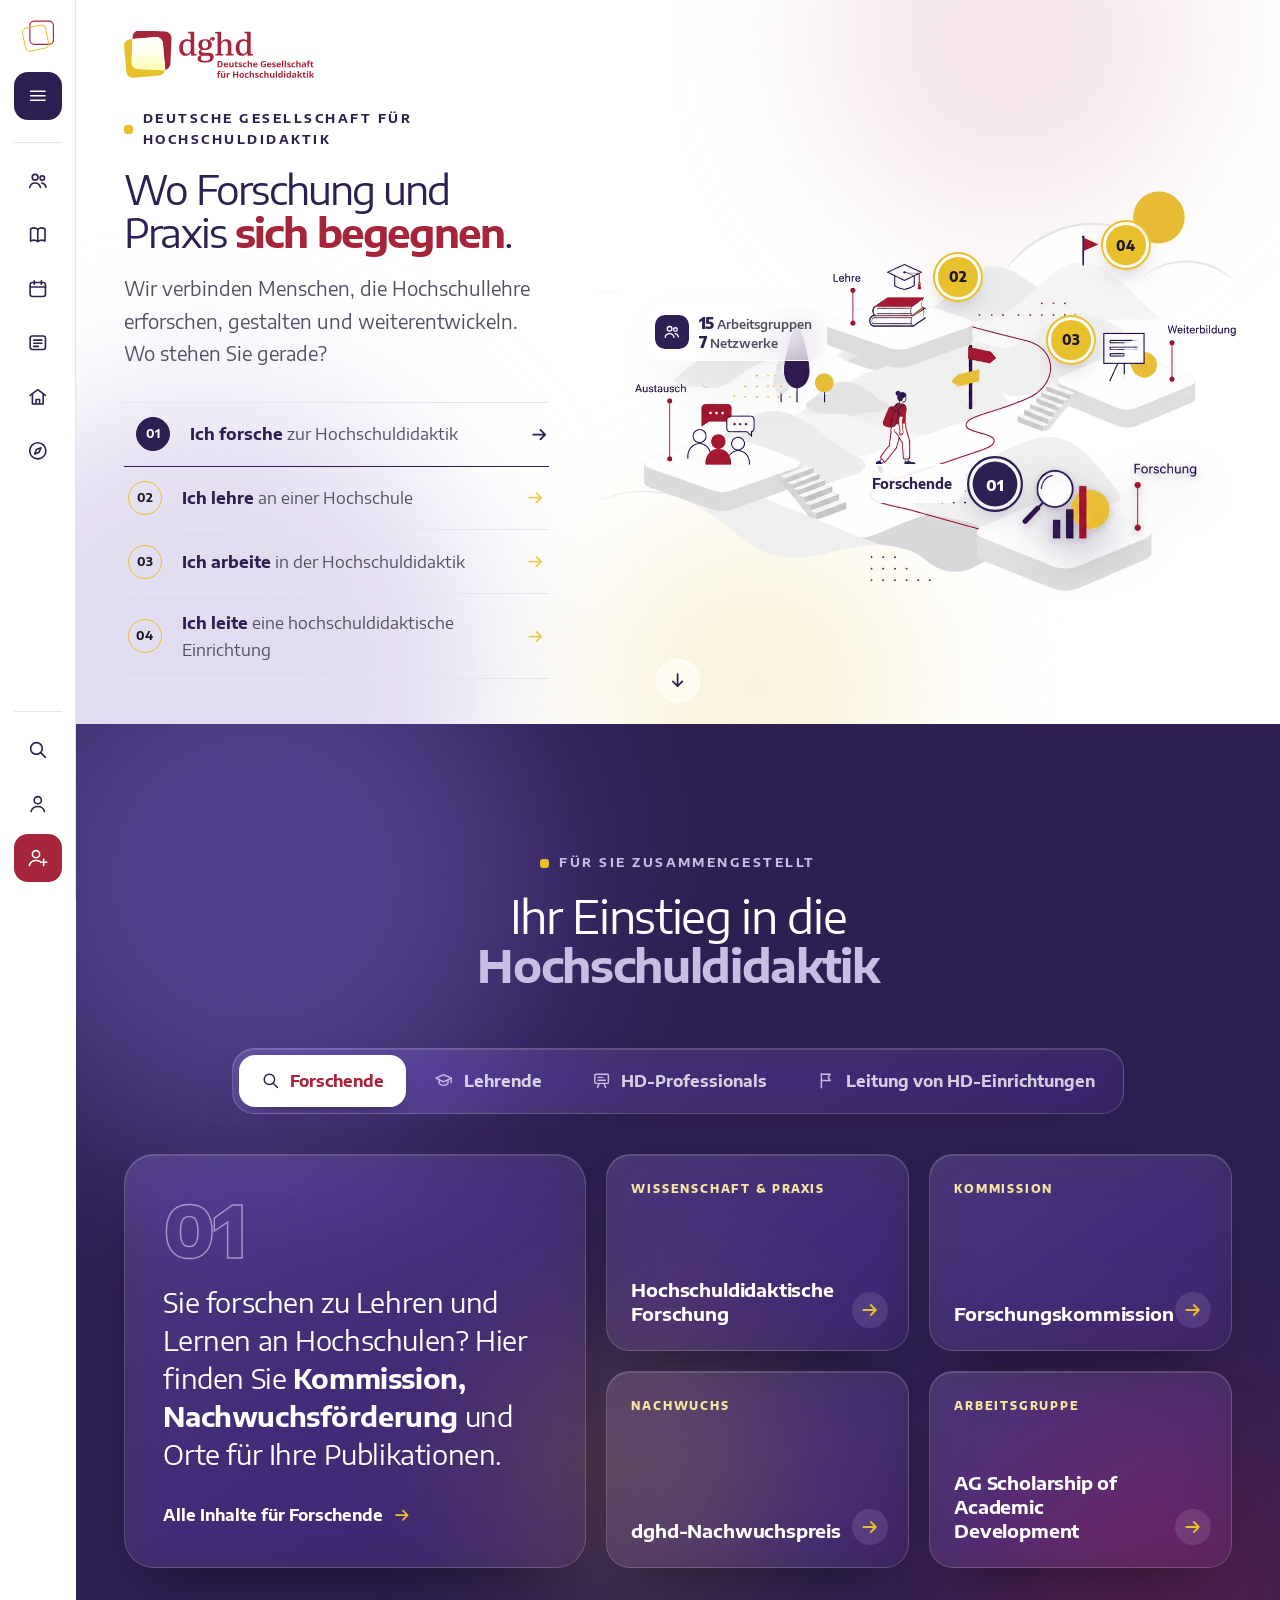
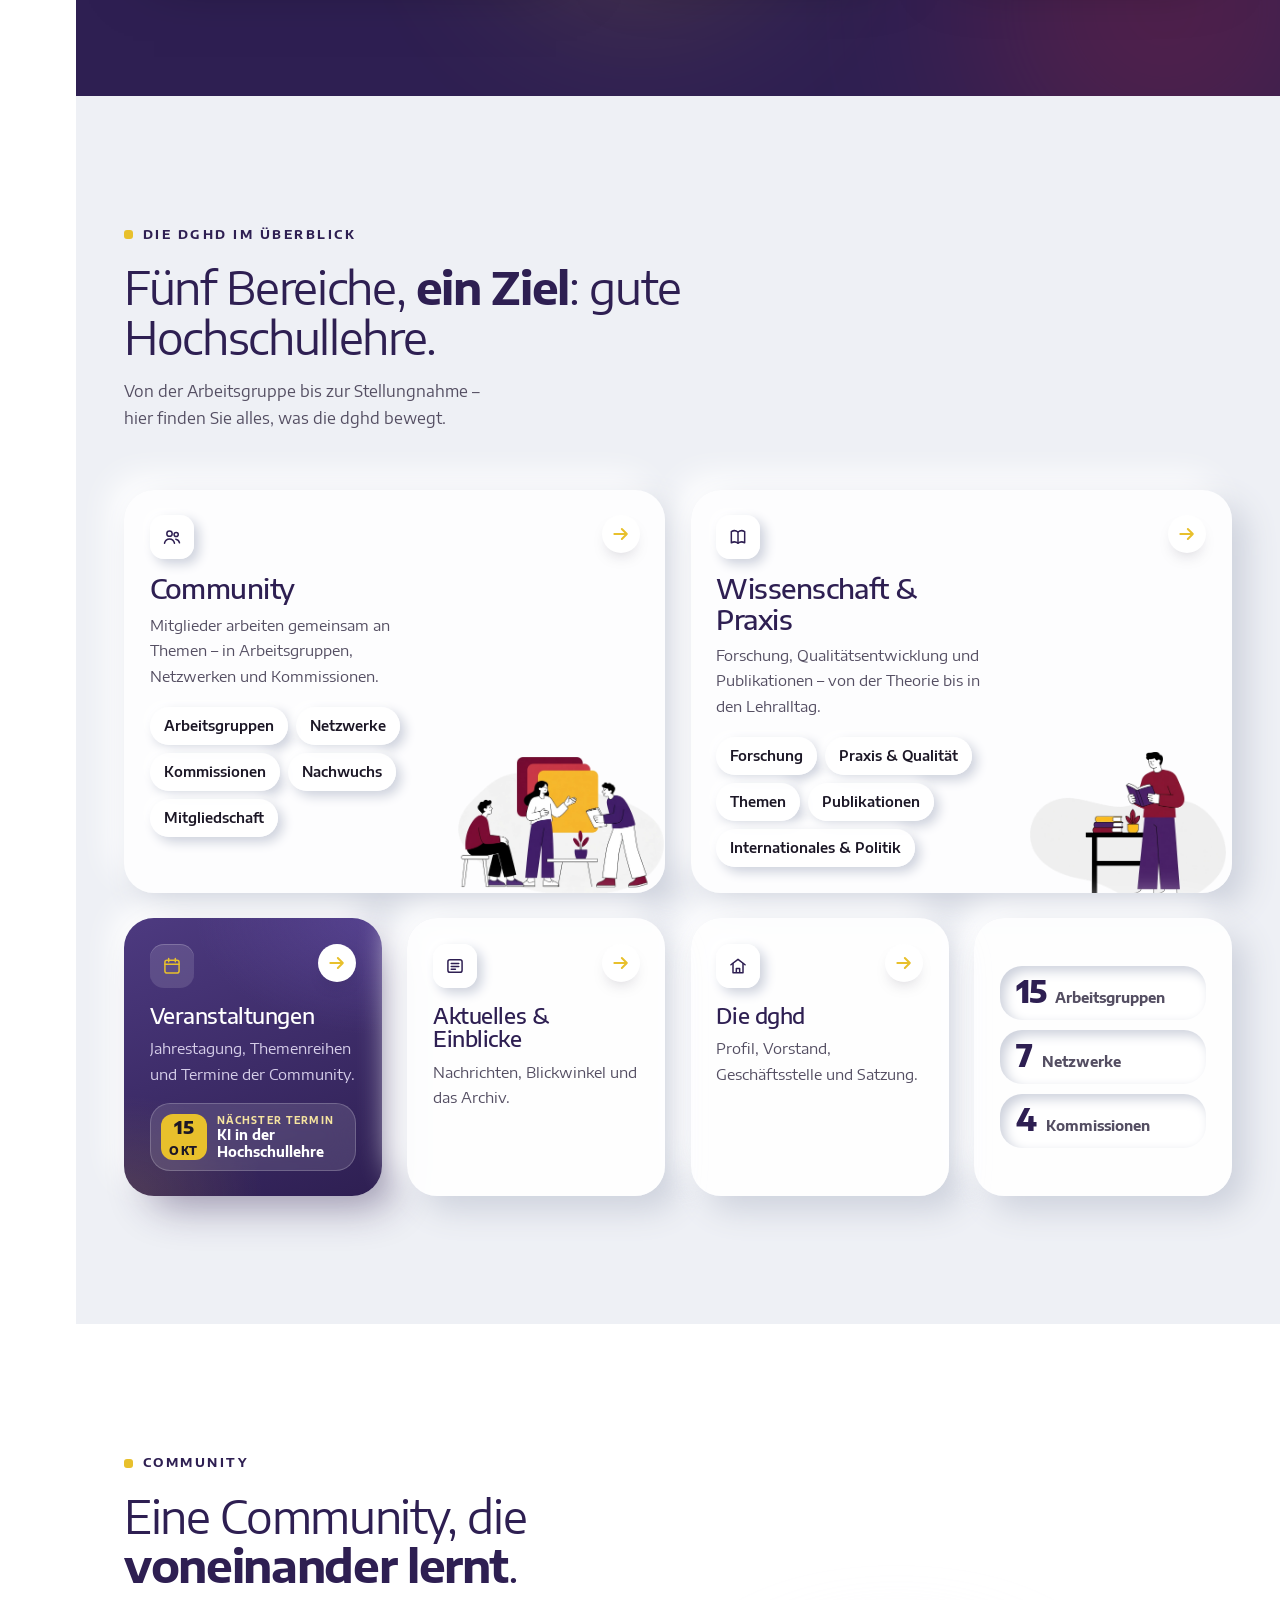
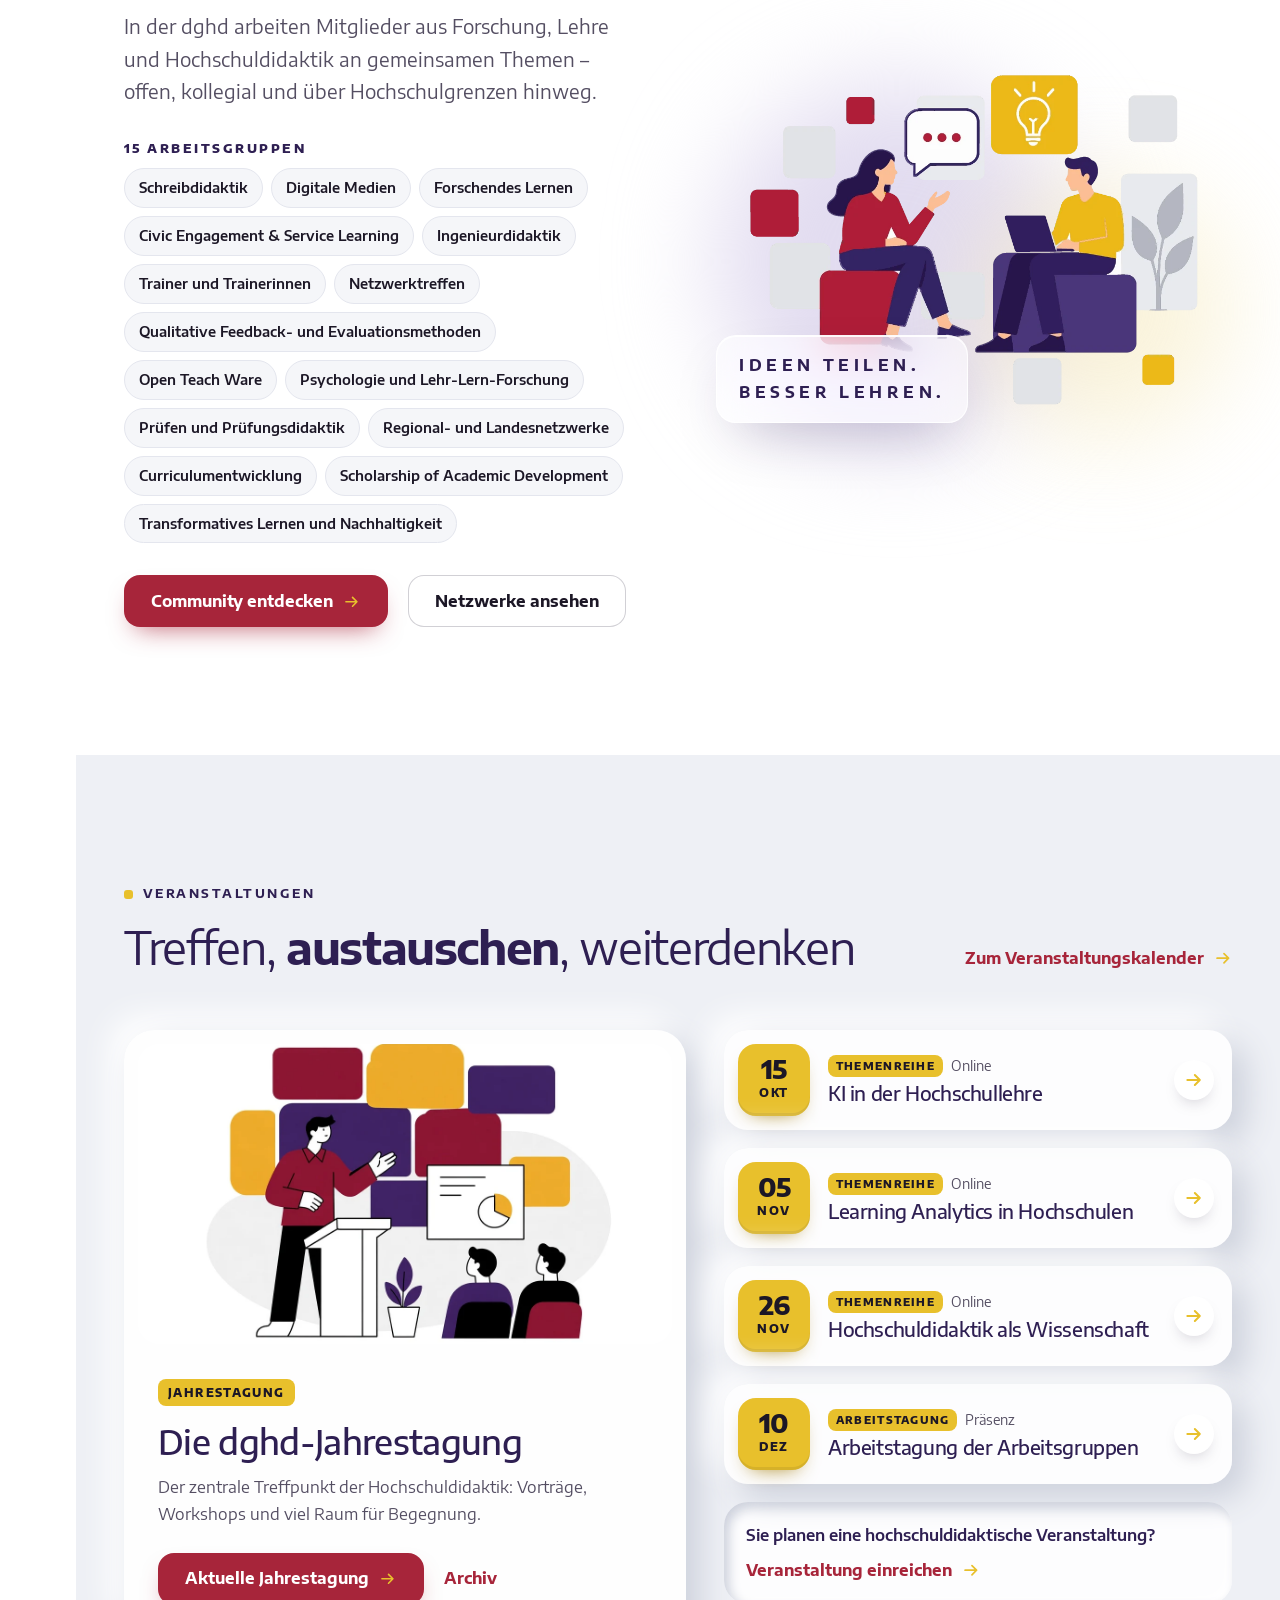
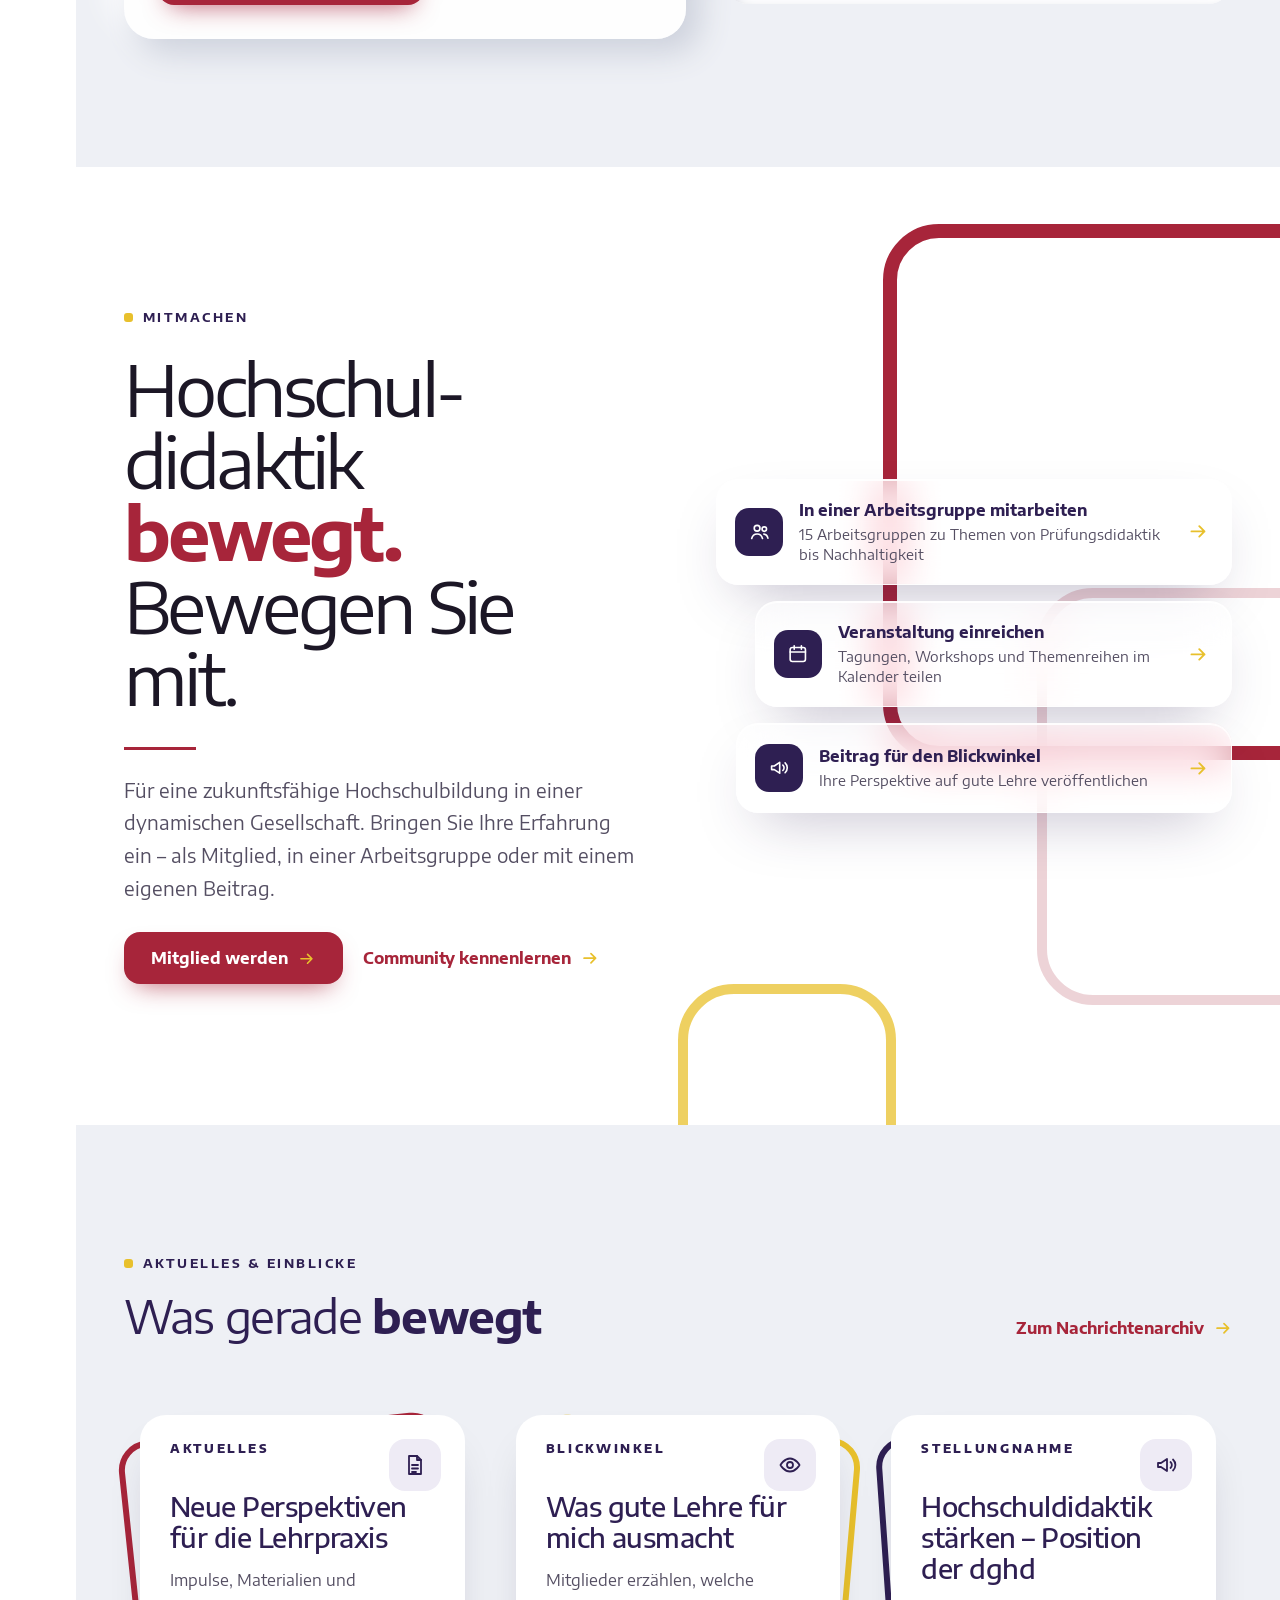
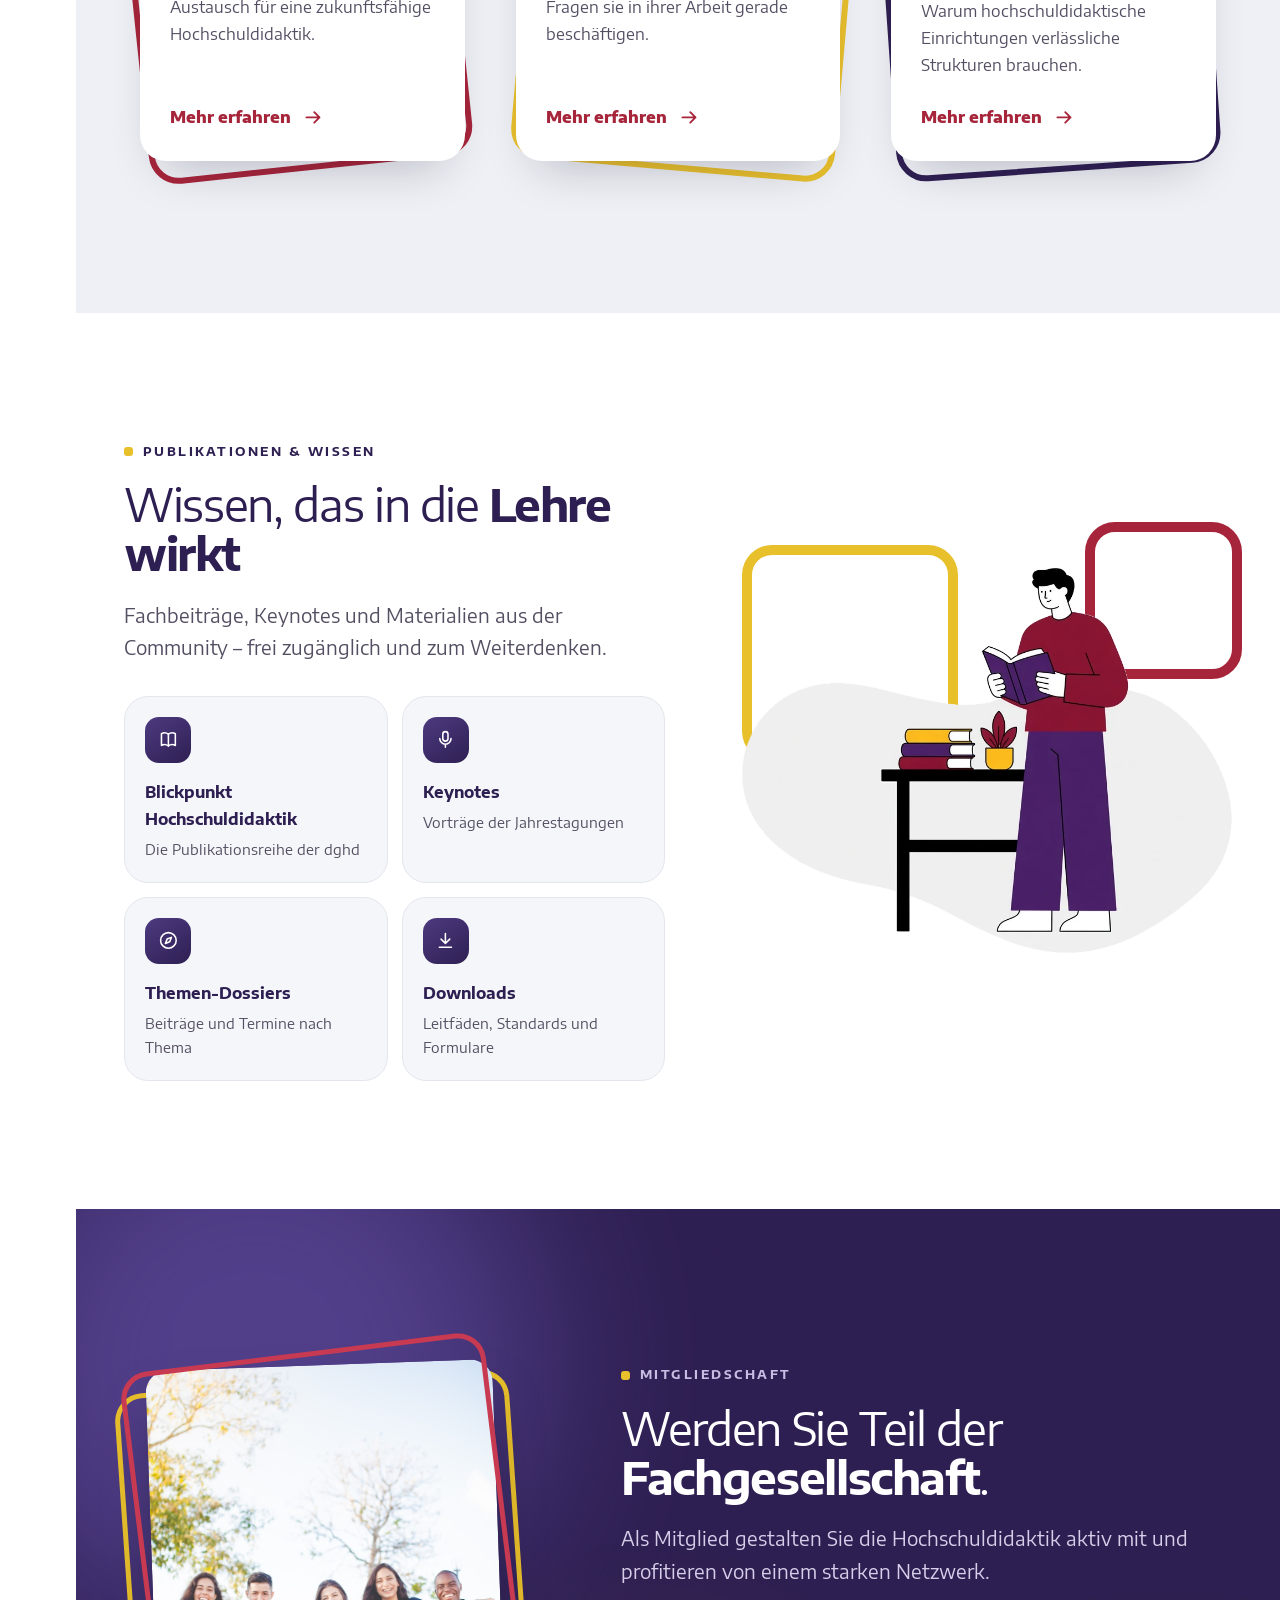
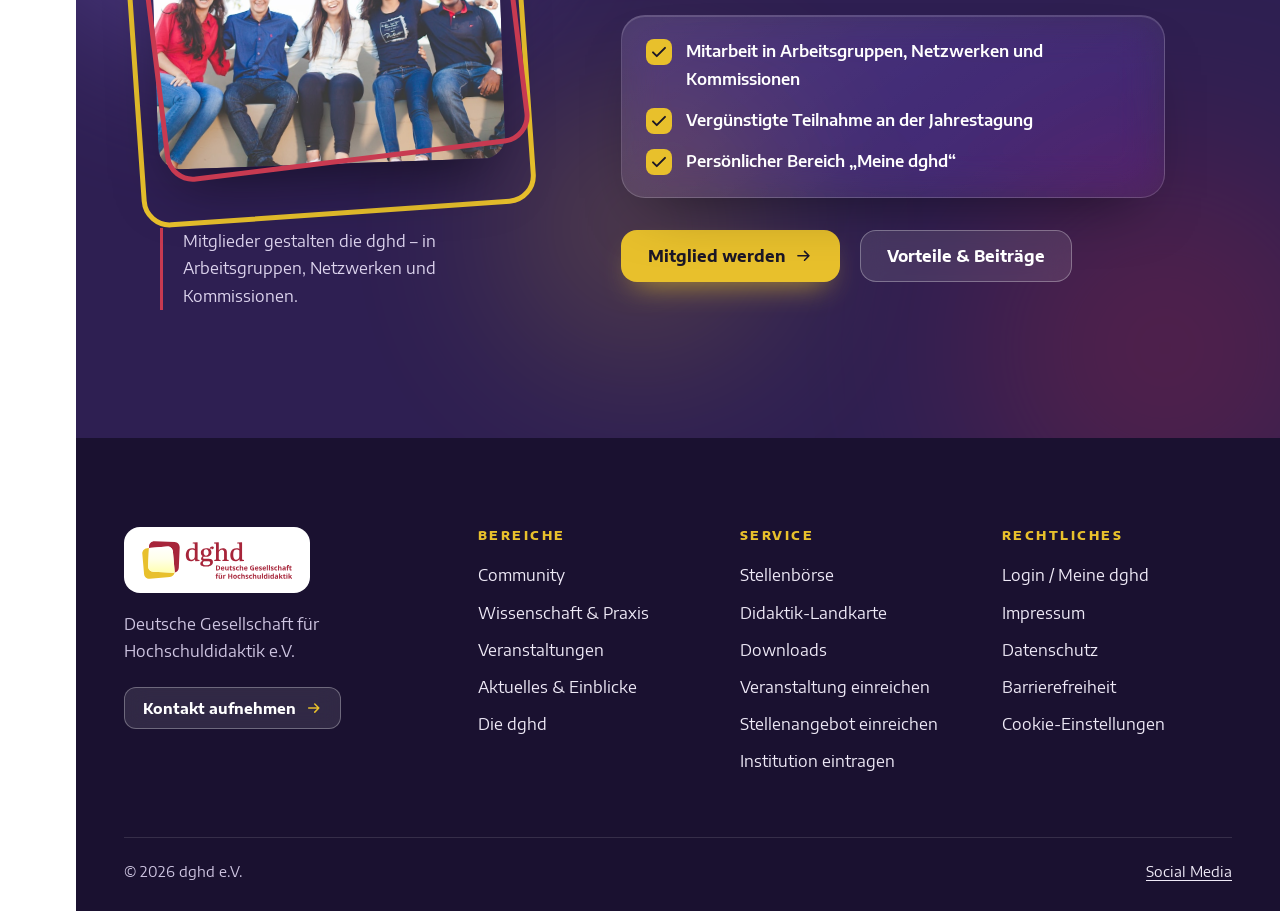
==== startseite-v2.html @ 8dd3e22e "first commit" ====
<!doctype html>
<html lang="de">
<head>
<meta charset="utf-8">
<meta name="viewport" content="width=device-width,initial-scale=1,viewport-fit=cover">
<title>dghd – Wo Forschung und Praxis sich begegnen</title>
<meta name="description" content="Die Deutsche Gesellschaft für Hochschuldidaktik verbindet Menschen, die Hochschullehre erforschen, gestalten und weiterentwickeln.">
<meta name="theme-color" content="#ffffff">
<link rel="icon" href="./Assets/favicon_dghd.svg">
<link rel="preconnect" href="https://fonts.googleapis.com">
<link rel="preconnect" href="https://fonts.gstatic.com" crossorigin>
<link href="https://fonts.googleapis.com/css2?family=Encode+Sans+Semi+Expanded:wght@300;400;500;600;700;800&display=swap" rel="stylesheet">
<link rel="stylesheet" href="./css/startseite-v2.css?v=26">
<script>document.documentElement.classList.add("js")</script>
<script type="application/ld+json">{"@context":"https://schema.org","@type":"Organization","name":"Deutsche Gesellschaft für Hochschuldidaktik e.V.","alternateName":"dghd","url":"https://www.dghd.de/","logo":"https://www.dghd.de/Assets/dghd2026_bildmarke.svg"}</script>
</head>
<body>

<!-- Icon-Sprite -->
<svg class="sprite" aria-hidden="true" focusable="false">
  <symbol id="i-arrow" viewBox="0 0 24 24"><path d="M4 12h15M13 6l6 6-6 6"/></symbol>
  <symbol id="i-arrow-down" viewBox="0 0 24 24"><path d="M12 4v15M6 13l6 6 6-6"/></symbol>
  <symbol id="i-search" viewBox="0 0 24 24"><circle cx="10.5" cy="10.5" r="6.5"/><path d="m15.5 15.5 5 5"/></symbol>
  <symbol id="i-user" viewBox="0 0 24 24"><circle cx="12" cy="8" r="4"/><path d="M4.5 20.5c1.2-3.8 4-5.5 7.5-5.5s6.3 1.7 7.5 5.5"/></symbol>
  <symbol id="i-close" viewBox="0 0 24 24"><path d="M6 6l12 12M18 6 6 18"/></symbol>
  <symbol id="i-doc" viewBox="0 0 24 24"><path d="M6 3h8l4 4v14H6z"/><path d="M14 3v4h4M9 12h6M9 15.5h6M9 19h4"/></symbol>
  <symbol id="i-eye" viewBox="0 0 24 24"><path d="M2.5 12S6 5.5 12 5.5 21.5 12 21.5 12 18 18.5 12 18.5 2.5 12 2.5 12z"/><circle cx="12" cy="12" r="3"/></symbol>
  <symbol id="i-voice" viewBox="0 0 24 24"><path d="M4 10v4h3l6 4V6L7 10z"/><path d="M16.5 9a4 4 0 0 1 0 6M19 6.5a7.5 7.5 0 0 1 0 11"/></symbol>
  <symbol id="i-book" viewBox="0 0 24 24"><path d="M4 5.5C6.5 4 9.5 4 12 6c2.5-2 5.5-2 8-.5V19c-2.5-1.5-5.5-1.5-8 .5-2.5-2-5.5-2-8-.5z"/><path d="M12 6v13.5"/></symbol>
  <symbol id="i-mic" viewBox="0 0 24 24"><rect x="9" y="3" width="6" height="11" rx="3"/><path d="M5.5 11a6.5 6.5 0 0 0 13 0M12 17.5V21"/></symbol>
  <symbol id="i-check" viewBox="0 0 24 24"><path d="M4 12.5l5 5L20 6.5"/></symbol>
  <symbol id="i-compass" viewBox="0 0 24 24"><circle cx="12" cy="12" r="9"/><path d="m15.5 8.5-2 5-5 2 2-5z"/></symbol>
  <symbol id="i-download" viewBox="0 0 24 24"><path d="M12 4v11M7 10.5l5 5 5-5M5 20h14"/></symbol>
  <symbol id="i-cap" viewBox="0 0 24 24"><path d="M2.5 9 12 4.5 21.5 9 12 13.5z"/><path d="M6.5 11v4.5c1.5 1.7 3.4 2.5 5.5 2.5s4-.8 5.5-2.5V11M21.5 9v5"/></symbol>
  <symbol id="i-board" viewBox="0 0 24 24"><rect x="3.5" y="4" width="17" height="11.5" rx="1.5"/><path d="M7.5 8h6M7.5 11.5h9M9 15.5 7 20.5M15 15.5l2 5"/></symbol>
  <symbol id="i-flag" viewBox="0 0 24 24"><path d="M5.5 21V3.5"/><path d="M5.5 4h11l-2.5 4 2.5 4h-11"/></symbol>
  <symbol id="i-people" viewBox="0 0 24 24"><circle cx="9" cy="8" r="3.2"/><path d="M3 19.5c.8-3.3 3.1-5 6-5s5.2 1.7 6 5"/><circle cx="17" cy="9" r="2.5"/><path d="M16.5 14.6c2.3.2 3.9 1.7 4.5 4.4"/></symbol>
  <symbol id="i-calendar" viewBox="0 0 24 24"><rect x="3.5" y="5" width="17" height="15.5" rx="2.5"/><path d="M3.5 10h17M8 3v4M16 3v4"/></symbol>
  <symbol id="i-news" viewBox="0 0 24 24"><rect x="3.5" y="4.5" width="17" height="15" rx="2.5"/><path d="M7.5 9h9M7.5 12.5h9M7.5 16h5"/></symbol>
  <symbol id="i-chev" viewBox="0 0 24 24"><path d="m9 6 6 6-6 6"/></symbol>
  <symbol id="i-burger" viewBox="0 0 24 24"><path d="M4 7h16M4 12h16M4 17h16"/></symbol>
  <symbol id="i-join" viewBox="0 0 24 24"><circle cx="10" cy="8" r="4"/><path d="M2.5 20.5c1.2-3.8 4-5.5 7.5-5.5 1.6 0 3 .3 4.2 1M18.5 13.5v7M15 17h7"/></symbol>
  <symbol id="i-home" viewBox="0 0 24 24"><path d="M3.5 10.5 12 4l8.5 6.5"/><path d="M6 9v11h12V9M10 20v-5h4v5"/></symbol>
</svg>

<a class="skip-link" href="#inhalt">Zum Inhalt springen</a>


<dialog class="search" data-search-dialog aria-label="Suche">
  <form action="https://www.dghd.de/" method="get" role="search">
    <label for="q">Was möchten Sie finden?</label>
    <div class="search__row">
      <input id="q" name="s" type="search" placeholder="z. B. Prüfungsdidaktik, Jahrestagung, Stellenbörse" autocomplete="off">
      <button class="btn btn--primary" type="submit">Suchen</button>
    </div>
  </form>
  <button class="icon-btn search__close" type="button" data-search-close aria-label="Suche schließen"><svg><use href="#i-close"/></svg></button>
</dialog>

<div class="app">
  <!-- ============ Kopfleiste: Menü-Knopf öffnet die Navigation als Schublade ============ -->
  <header class="topbar">
    <div class="topbar__inner">
      <button class="topbar__menu" type="button" data-sidebar-toggle aria-expanded="false" aria-controls="sidebar"><svg aria-hidden="true"><use href="#i-burger"/></svg><span>Menü</span></button>
      <a class="brand logo-crop" href="./startseite-v2.html">
        <img src="./Assets/dghd2026_bildmarke.svg" alt="dghd – Deutsche Gesellschaft für Hochschuldidaktik, zur Startseite" width="246" height="123">
      </a>
      <div class="topbar__tools">
        <button class="icon-btn" type="button" data-search-open aria-label="Suche öffnen"><svg aria-hidden="true"><use href="#i-search"/></svg></button>
        <a class="icon-btn icon-btn--label" href="https://www.dghd.de/login/"><svg aria-hidden="true"><use href="#i-user"/></svg><span>Login</span></a>
        <a class="btn btn--primary btn--sm topbar__cta" href="https://www.dghd.de/community/mitglied-werden/">Mitglied werden</a>
      </div>
    </div>
  </header>

  <!-- ============ Schmale Leiste links (Desktop, immer sichtbar) ============ -->
  <nav class="rail" aria-label="Schnellzugriff Navigation">
    <a class="rail__mark" href="./startseite-v2.html" aria-label="dghd – zur Startseite"><img src="./Assets/favicon_dghd.svg" alt="" width="36" height="34"></a>
    <button class="rail__btn rail__menu" type="button" data-sidebar-toggle aria-expanded="false" aria-controls="sidebar"><svg aria-hidden="true"><use href="#i-burger"/></svg><span class="rail__label">Menü öffnen</span></button>
    <ul class="rail__list">
      <li><button class="rail__btn" type="button" data-rail-open="1" aria-controls="sidebar"><svg aria-hidden="true"><use href="#i-people"/></svg><span class="rail__label">Community</span></button></li>
      <li><button class="rail__btn" type="button" data-rail-open="2" aria-controls="sidebar"><svg aria-hidden="true"><use href="#i-book"/></svg><span class="rail__label">Wissenschaft &amp; Praxis</span></button></li>
      <li><button class="rail__btn" type="button" data-rail-open="3" aria-controls="sidebar"><svg aria-hidden="true"><use href="#i-calendar"/></svg><span class="rail__label">Veranstaltungen</span></button></li>
      <li><button class="rail__btn" type="button" data-rail-open="4" aria-controls="sidebar"><svg aria-hidden="true"><use href="#i-news"/></svg><span class="rail__label">Aktuelles &amp; Einblicke</span></button></li>
      <li><button class="rail__btn" type="button" data-rail-open="5" aria-controls="sidebar"><svg aria-hidden="true"><use href="#i-home"/></svg><span class="rail__label">Die dghd</span></button></li>
      <li><button class="rail__btn" type="button" data-rail-open="6" aria-controls="sidebar"><svg aria-hidden="true"><use href="#i-compass"/></svg><span class="rail__label">Service</span></button></li>
    </ul>
    <div class="rail__foot">
      <button class="rail__btn" type="button" data-search-open><svg aria-hidden="true"><use href="#i-search"/></svg><span class="rail__label">Suche</span></button>
      <a class="rail__btn" href="https://www.dghd.de/login/"><svg aria-hidden="true"><use href="#i-user"/></svg><span class="rail__label">Login / Meine dghd</span></a>
      <a class="rail__btn rail__join" href="https://www.dghd.de/community/mitglied-werden/"><svg aria-hidden="true"><use href="#i-join"/></svg><span class="rail__label">Mitglied werden</span></a>
    </div>
  </nav>

  <!-- ============ Seitenleiste (Navigation nach Sitemap V2) ============ -->
  <aside class="sidebar" id="sidebar" data-sidebar aria-label="Navigation">
    <div class="sidebar__bar">
      <a class="brand logo-crop" href="./startseite-v2.html">
        <img src="./Assets/dghd2026_bildmarke.svg" alt="dghd – Deutsche Gesellschaft für Hochschuldidaktik, zur Startseite" width="246" height="123">
      </a>
      <button class="icon-btn sidebar__close" type="button" data-sidebar-close aria-label="Navigation schließen"><svg aria-hidden="true"><use href="#i-close"/></svg></button>
    </div>
    <div class="sidebar__panel" id="sidebar-panel">
      <button class="sidebar__search" type="button" data-search-open><svg aria-hidden="true"><use href="#i-search"/></svg>Suchen auf dghd.de</button>
      <div class="sidebar__filter" role="group" aria-labelledby="sn-filter-label">
        <span id="sn-filter-label">Zeigen für</span>
        <button type="button" data-zg-filter="" aria-pressed="true">Alle</button>
        <button type="button" data-zg-filter="L" aria-pressed="false">Lehrende</button>
        <button type="button" data-zg-filter="F" aria-pressed="false">Forschende</button>
        <button type="button" data-zg-filter="P" aria-pressed="false">HD-Professionals</button>
        <button type="button" data-zg-filter="M" aria-pressed="false">Leitungen</button>
      </div>
      <nav class="sidenav" aria-label="Hauptnavigation" data-sidenav>
        <ul class="sn-list">
          <li data-zg="" data-kind="fan">
            <button class="sn-toggle" type="button" aria-expanded="false" aria-controls="sn-1"><span>Community</span><svg class="sn-chev" aria-hidden="true"><use href="#i-chev"/></svg></button>
            <ul class="sn-sub sn-sub--fan" id="sn-1" style="--lvl:1" hidden>
              <li class="sn-head" aria-hidden="false"><a href="https://www.dghd.de/community/">Community <small>Zur Übersicht</small></a></li>
              <li data-zg=""><a href="https://www.dghd.de/community/">Community im Überblick</a></li>
              <li data-zg="" data-kind="fan">
                <button class="sn-toggle" type="button" aria-expanded="false" aria-controls="sn-2"><span>Arbeitsgruppen</span><svg class="sn-chev" aria-hidden="true"><use href="#i-chev"/></svg></button>
                <ul class="sn-sub sn-sub--fan" id="sn-2" style="--lvl:2" hidden>
                  <li class="sn-head" aria-hidden="false"><a href="https://www.dghd.de/community/arbeitsgruppen/">Arbeitsgruppen <small>Zur Übersicht</small></a></li>
                  <li data-zg="LFP"><a href="https://www.dghd.de/community/arbeitsgruppen/ag-civic-engagement-und-service-learning/">AG Civic Engagement und Service Learning</a></li>
                  <li data-zg="LFP"><a href="https://www.dghd.de/community/arbeitsgruppen/ag-curriculumentwicklung/">AG Curriculumentwicklung</a></li>
                  <li data-zg="LFP"><a href="https://www.dghd.de/community/arbeitsgruppen/ag-digitale-medien-und-hochschuldidaktik/">AG Digitale Medien und Hochschuldidaktik</a></li>
                  <li data-zg="LFP"><a href="https://www.dghd.de/community/arbeitsgruppen/ag-forschendes-lernen/">AG Forschendes Lernen</a></li>
                  <li data-zg="LFP"><a href="https://www.dghd.de/community/arbeitsgruppen/community-arbeitsgruppen-ag-hochschuldidaktische-regional-und-landesnetzwerke/">AG Hochschuldidaktische Regional- und Landesnetzwerke</a></li>
                  <li data-zg="LFP"><a href="https://www.dghd.de/community/arbeitsgruppen/ag-ingenieurdidaktik/">AG Ingenieurdidaktik</a></li>
                  <li data-zg="LFP"><a href="https://www.dghd.de/community/arbeitsgruppen/ag-open-teach-ware-lehrportale/">AG Open Teach Ware, Lehrportale</a></li>
                  <li data-zg="LFP"><a href="https://www.dghd.de/community/arbeitsgruppen/ag-pruefen-und-pruefungsdidaktik/">AG Prüfen und Prüfungsdidaktik</a></li>
                  <li data-zg="LFP"><a href="https://www.dghd.de/community/arbeitsgruppen/ag-psychologie-und-lehr-lern-forschung/">AG Psychologie und Lehr-Lern-Forschung</a></li>
                  <li data-zg="LFP"><a href="https://www.dghd.de/community/arbeitsgruppen/g-qualitative-feedback-und-evaluationsmethoden/">AG Qualitative Feedback- und Evaluationsmethoden</a></li>
                  <li data-zg="LFP"><a href="https://www.dghd.de/community/arbeitsgruppen/ag-scholarship-of-academic-development/">AG Scholarship of Academic Development</a></li>
                  <li data-zg="LFP"><a href="https://www.dghd.de/community/arbeitsgruppen/ag-schreibdidaktik-in-der-hochschuldidaktik/">AG Schreibdidaktik in der Hochschuldidaktik</a></li>
                  <li data-zg="LFP"><a href="https://www.dghd.de/community/arbeitsgruppen/ag-trainer-und-trainerinnen/">AG Trainer und Trainerinnen</a></li>
                  <li data-zg="LFP"><a href="https://www.dghd.de/community/arbeitsgruppen/ag-transformatives-lernen-und-nachhaltigkeit/">AG Transformatives Lernen und Nachhaltigkeit</a></li>
                  <li data-zg="P"><a href="https://www.dghd.de/community/projektgruppen/">Projektgruppe zum beruflichen Selbstverständnis</a></li>
                </ul>
              </li>
              <li data-zg="" data-kind="fan">
                <button class="sn-toggle" type="button" aria-expanded="false" aria-controls="sn-3"><span>Netzwerke</span><svg class="sn-chev" aria-hidden="true"><use href="#i-chev"/></svg></button>
                <ul class="sn-sub sn-sub--fan" id="sn-3" style="--lvl:2" hidden>
                  <li class="sn-head" aria-hidden="false"><a href="https://www.dghd.de/community/netzwerke/">Netzwerke <small>Zur Übersicht</small></a></li>
                  <li data-zg="F"><a href="https://www.dghd.de/community/netzwerke/promovierenden-netzwerk/">Promovierenden-Netzwerk</a></li>
                  <li data-zg="LP"><a href="https://www.dghd.de/community/netzwerke/netzwerk-tutorienarbeit-an-hochschulen/">Netzwerk Tutorienarbeit an Hochschulen</a></li>
                  <li data-zg="LF"><a href="https://www.dghd.de/community/netzwerke/netzwerk-theologie-und-hochschuldidaktik/">Netzwerk Theologie und Hochschuldidaktik</a></li>
                  <li data-zg="LPM"><a href="https://www.dghd.de/community/netzwerke/netzwerk-fachhochschulen-haws/">Netzwerk Fachhochschulen / HAWs</a></li>
                  <li data-zg="LPM"><a href="#">Netzwerk Orientierungs(studien)programme</a></li>
                  <li data-zg="LP"><a href="#">Heterogenität und Interkulturalität</a></li>
                  <li data-zg="PM"><a href="#">Netzwerktreffen der Hochschuldidaktik in Deutschland</a></li>
                </ul>
              </li>
              <li data-zg="" data-kind="fan">
                <button class="sn-toggle" type="button" aria-expanded="false" aria-controls="sn-4"><span>Kommissionen</span><svg class="sn-chev" aria-hidden="true"><use href="#i-chev"/></svg></button>
                <ul class="sn-sub sn-sub--fan" id="sn-4" style="--lvl:2" hidden>
                  <li class="sn-head" aria-hidden="false"><a href="https://www.dghd.de/die-dghd/kommissionen/">Kommissionen <small>Zur Übersicht</small></a></li>
                  <li data-zg="F"><a href="https://www.dghd.de/community/forschungskommission/">Forschungskommission</a></li>
                  <li data-zg="LP"><a href="https://www.dghd.de/community/weiterbildungskommission/">Weiterbildungskommission</a></li>
                  <li data-zg="PM" data-kind="fan">
                    <button class="sn-toggle" type="button" aria-expanded="false" aria-controls="sn-5"><span>Akkreditierungskommission (AKKO)</span><svg class="sn-chev" aria-hidden="true"><use href="#i-chev"/></svg></button>
                    <ul class="sn-sub sn-sub--fan" id="sn-5" style="--lvl:3" hidden>
                      <li class="sn-head" aria-hidden="false"><a href="https://www.dghd.de/community/akkreditierungskommission/">Akkreditierungskommission (AKKO) <small>Zur Übersicht</small></a></li>
                      <li data-zg="PM"><a href="https://www.dghd.de/community/akkreditierungskommission/ziele-der-akko/">Ziele der AKKO</a></li>
                      <li data-zg="PM"><a href="https://www.dghd.de/community/akkreditierungskommission/einladung-zur-teilnahme/">Einladung zur Teilnahme</a></li>
                      <li data-zg="PM"><a href="https://www.dghd.de/community/akkreditierungskommission/verfahren-der-akko/">Auftrag und Verfahren</a></li>
                      <li data-zg="LPM"><a href="https://www.dghd.de/community/akkreditierungskommission/dghd-akkreditiert/">Akkreditierte Personen</a></li>
                      <li data-zg="LPM"><a href="https://www.dghd.de/community/akkreditierungskommission/akkreditierte-programme/">Akkreditierte Programme und Einrichtungen</a></li>
                      <li data-zg="PM"><a href="https://www.dghd.de/community/akkreditierungskommission/kontakt-zur-akko/">Kontakt zur AKKO</a></li>
                      <li data-zg="PM"><a href="https://www.dghd.de/community/akkreditierungskommission/akko-downloads/">AKKO-Downloads</a></li>
                    </ul>
                  </li>
                  <li data-zg=""><a href="https://www.dghd.de/community/kommunikation-und-oeffentlichkeitsarbeit/">Kommunikation und Öffentlichkeitsarbeit</a></li>
                </ul>
              </li>
              <li data-zg="F" data-kind="inline">
                <button class="sn-toggle" type="button" aria-expanded="false" aria-controls="sn-6"><span>Nachwuchs</span><svg class="sn-chev" aria-hidden="true"><use href="#i-chev"/></svg></button>
                <ul class="sn-sub sn-sub--inline" id="sn-6" style="--lvl:1" hidden>
                  <li data-zg="F"><a href="https://www.dghd.de/community/netzwerke/promovierenden-netzwerk/">Promovierenden-Netzwerk</a></li>
                  <li data-zg="F"><a href="https://www.dghd.de/die-dghd/nachwuchspreis/">dghd-Nachwuchspreis</a></li>
                </ul>
              </li>
              <li data-zg=""><a href="https://www.dghd.de/community/kooperationen/">Kooperationen</a></li>
              <li data-zg="" data-kind="inline">
                <button class="sn-toggle" type="button" aria-expanded="false" aria-controls="sn-7"><span>Mitgliedschaft</span><svg class="sn-chev" aria-hidden="true"><use href="#i-chev"/></svg></button>
                <ul class="sn-sub sn-sub--inline" id="sn-7" style="--lvl:1" hidden>
                  <li data-zg=""><a href="https://www.dghd.de/community/mitglied-werden/">Mitglied werden</a></li>
                  <li data-zg=""><a href="#">Vorteile und Mitgliedsbeiträge</a></li>
                  <li data-zg=""><a href="https://www.dghd.de/login/">Meine dghd (Login)</a></li>
                </ul>
              </li>
            </ul>
          </li>
          <li data-zg="" data-kind="fan">
            <button class="sn-toggle" type="button" aria-expanded="false" aria-controls="sn-8"><span>Wissenschaft &amp; Praxis</span><svg class="sn-chev" aria-hidden="true"><use href="#i-chev"/></svg></button>
            <ul class="sn-sub sn-sub--fan" id="sn-8" style="--lvl:1" hidden>
              <li class="sn-head" aria-hidden="false"><a href="https://www.dghd.de/forschung/">Wissenschaft &amp; Praxis <small>Zur Übersicht</small></a></li>
              <li data-zg=""><a href="https://www.dghd.de/forschung/">Wissenschaft &amp; Praxis im Überblick</a></li>
              <li data-zg="F" data-kind="inline">
                <button class="sn-toggle" type="button" aria-expanded="false" aria-controls="sn-9"><span>Forschung</span><svg class="sn-chev" aria-hidden="true"><use href="#i-chev"/></svg></button>
                <ul class="sn-sub sn-sub--inline" id="sn-9" style="--lvl:1" hidden>
                  <li data-zg="F"><a href="https://www.dghd.de/forschung/">Hochschuldidaktische Forschung</a></li>
                  <li data-zg="F"><a href="https://www.dghd.de/community/forschungskommission/">Forschungskommission</a></li>
                  <li data-zg="F"><a href="#">Nachwuchsförderung</a></li>
                </ul>
              </li>
              <li data-zg="LPM" data-kind="inline">
                <button class="sn-toggle" type="button" aria-expanded="false" aria-controls="sn-10"><span>Praxis &amp; Qualitätsentwicklung</span><svg class="sn-chev" aria-hidden="true"><use href="#i-chev"/></svg></button>
                <ul class="sn-sub sn-sub--inline" id="sn-10" style="--lvl:1" hidden>
                  <li data-zg="LPM"><a href="https://www.dghd.de/praxis/standards-fuer-die-praxis/">Standards für die Praxis</a></li>
                  <li data-zg="LP"><a href="https://www.dghd.de/community/weiterbildungskommission/">Weiterbildungskommission</a></li>
                  <li data-zg="PM" data-kind="fan">
                    <button class="sn-toggle" type="button" aria-expanded="false" aria-controls="sn-11"><span>Akkreditierung (AKKO)</span><svg class="sn-chev" aria-hidden="true"><use href="#i-chev"/></svg></button>
                    <ul class="sn-sub sn-sub--fan" id="sn-11" style="--lvl:2" hidden>
                      <li class="sn-head" aria-hidden="false"><a href="https://www.dghd.de/community/akkreditierungskommission/">Akkreditierung (AKKO) <small>Zur Übersicht</small></a></li>
                      <li data-zg="PM"><a href="https://www.dghd.de/community/akkreditierungskommission/ziele-der-akko/">Ziele der AKKO</a></li>
                      <li data-zg="PM"><a href="https://www.dghd.de/community/akkreditierungskommission/einladung-zur-teilnahme/">Einladung zur Teilnahme</a></li>
                      <li data-zg="PM"><a href="https://www.dghd.de/community/akkreditierungskommission/verfahren-der-akko/">Auftrag und Verfahren</a></li>
                      <li data-zg="LPM"><a href="https://www.dghd.de/community/akkreditierungskommission/dghd-akkreditiert/">Akkreditierte Personen</a></li>
                      <li data-zg="LPM"><a href="https://www.dghd.de/community/akkreditierungskommission/akkreditierte-programme/">Akkreditierte Programme und Einrichtungen</a></li>
                      <li data-zg="PM"><a href="https://www.dghd.de/community/akkreditierungskommission/kontakt-zur-akko/">Kontakt zur AKKO</a></li>
                      <li data-zg="PM"><a href="https://www.dghd.de/community/akkreditierungskommission/akko-downloads/">AKKO-Downloads</a></li>
                    </ul>
                  </li>
                </ul>
              </li>
              <li data-zg="" data-kind="fan">
                <button class="sn-toggle" type="button" aria-expanded="false" aria-controls="sn-12"><span>Themen</span><svg class="sn-chev" aria-hidden="true"><use href="#i-chev"/></svg></button>
                <ul class="sn-sub sn-sub--fan" id="sn-12" style="--lvl:2" hidden>
                  <li class="sn-head" aria-hidden="false"><span>Themen</span></li>
                  <li data-zg=""><a href="#">Themenübersicht</a></li>
                  <li data-zg="LFP"><a href="https://www.dghd.de/themenreihe-gesellschaftliche-bildung-in-der-hochschuldidaktik/">Gesellschaftliche Bildung in der Hochschuldidaktik</a></li>
                  <li data-zg="F"><a href="https://www.dghd.de/dghd-themenreihe-hochschuldidaktik-als-wissenschaft/">Hochschuldidaktik als Wissenschaft</a></li>
                  <li data-zg="LF"><a href="https://www.dghd.de/dghd-themenreihe-learning-analytics-in-hochschulen/">Learning Analytics in Hochschulen</a></li>
                  <li data-zg="LP"><a href="https://www.dghd.de/praxis/veranstaltungskalender/dghd-themenreihe-ki-in-der-hochschullehre/">KI in der Hochschullehre</a></li>
                </ul>
              </li>
              <li data-zg="" data-kind="fan">
                <button class="sn-toggle" type="button" aria-expanded="false" aria-controls="sn-13"><span>Publikationen &amp; Wissen</span><svg class="sn-chev" aria-hidden="true"><use href="#i-chev"/></svg></button>
                <ul class="sn-sub sn-sub--fan" id="sn-13" style="--lvl:2" hidden>
                  <li class="sn-head" aria-hidden="true"><span>Publikationen &amp; Wissen</span></li>
                  <li data-zg="F"><a href="https://www.dghd.de/die-dghd/blickpunkt-hochschuldidaktik/">Blickpunkt Hochschuldidaktik (Buchreihe)</a></li>
                  <li data-zg="F"><a href="#">Publikationen</a></li>
                  <li data-zg=""><a href="#">Keynotes</a></li>
                  <li data-zg=""><a href="https://www.dghd.de/die-dghd/downloads/">Downloads</a></li>
                </ul>
              </li>
              <li data-zg="FM" data-kind="fan">
                <button class="sn-toggle" type="button" aria-expanded="false" aria-controls="sn-14"><span>Internationales &amp; Politik</span><svg class="sn-chev" aria-hidden="true"><use href="#i-chev"/></svg></button>
                <ul class="sn-sub sn-sub--fan" id="sn-14" style="--lvl:2" hidden>
                  <li class="sn-head" aria-hidden="true"><span>Internationales &amp; Politik</span></li>
                  <li data-zg="FM"><a href="https://www.dghd.de/community/kooperationen/internationale-kooperationen/">Internationale Kooperationen</a></li>
                  <li data-zg="F"><a href="#">Konferenzen und Publikationsmöglichkeiten</a></li>
                  <li data-zg="M"><a href="#">Politik und Stellungnahmen</a></li>
                  <li data-zg="F"><a href="#">Internationale Aktivitäten</a></li>
                </ul>
              </li>
            </ul>
          </li>
          <li data-zg="" data-kind="fan">
            <button class="sn-toggle" type="button" aria-expanded="false" aria-controls="sn-15"><span>Veranstaltungen</span><svg class="sn-chev" aria-hidden="true"><use href="#i-chev"/></svg></button>
            <ul class="sn-sub sn-sub--fan" id="sn-15" style="--lvl:1" hidden>
              <li class="sn-head" aria-hidden="false"><a href="https://www.dghd.de/praxis/veranstaltungskalender/">Veranstaltungen <small>Zur Übersicht</small></a></li>
              <li data-zg=""><a href="#">Veranstaltungen im Überblick</a></li>
              <li data-zg=""><a href="https://www.dghd.de/praxis/veranstaltungskalender/">Veranstaltungskalender</a></li>
              <li data-zg="" data-kind="inline">
                <button class="sn-toggle" type="button" aria-expanded="false" aria-controls="sn-16"><span>dghd-Jahrestagung</span><svg class="sn-chev" aria-hidden="true"><use href="#i-chev"/></svg></button>
                <ul class="sn-sub sn-sub--inline" id="sn-16" style="--lvl:1" hidden>
                  <li data-zg=""><a href="https://www.dghd.de/die-dghd/dghd-jahrestagungen/">Aktuelle Jahrestagung</a></li>
                  <li data-zg=""><a href="https://www.dghd.de/die-dghd/dghd-jahrestagungen/">Vergangene Jahrestagungen, Archiv</a></li>
                </ul>
              </li>
              <li data-zg=""><a href="https://www.dghd.de/tagung-ausrichten/">Veranstaltung einreichen</a></li>
            </ul>
          </li>
          <li data-zg="" data-kind="inline">
            <button class="sn-toggle" type="button" aria-expanded="false" aria-controls="sn-17"><span>Aktuelles &amp; Einblicke</span><svg class="sn-chev" aria-hidden="true"><use href="#i-chev"/></svg></button>
            <ul class="sn-sub sn-sub--inline" id="sn-17" style="--lvl:0" hidden>
              <li data-zg=""><a href="#aktuelles">Aktuelles</a></li>
              <li data-zg=""><a href="https://www.dghd.de/blickwinkel/">Blickwinkel</a></li>
              <li data-zg=""><a href="#">Nachrichtenarchiv</a></li>
            </ul>
          </li>
          <li data-zg="" data-kind="fan">
            <button class="sn-toggle" type="button" aria-expanded="false" aria-controls="sn-18"><span>Die dghd</span><svg class="sn-chev" aria-hidden="true"><use href="#i-chev"/></svg></button>
            <ul class="sn-sub sn-sub--fan" id="sn-18" style="--lvl:1" hidden>
              <li class="sn-head" aria-hidden="false"><a href="https://www.dghd.de/die-dghd/">Die dghd <small>Zur Übersicht</small></a></li>
              <li data-zg="" data-kind="inline">
                <button class="sn-toggle" type="button" aria-expanded="false" aria-controls="sn-19"><span>Über die dghd</span><svg class="sn-chev" aria-hidden="true"><use href="#i-chev"/></svg></button>
                <ul class="sn-sub sn-sub--inline" id="sn-19" style="--lvl:1" hidden>
                  <li data-zg=""><a href="#">Profil und Auftrag</a></li>
                  <li data-zg=""><a href="#">Ziele</a></li>
                  <li data-zg=""><a href="#">Geschichte und Entwicklung</a></li>
                </ul>
              </li>
              <li data-zg=""><a href="https://www.dghd.de/die-dghd/der-vorstand/">Vorstand</a></li>
              <li data-zg=""><a href="https://www.dghd.de/die-dghd/geschaftsstelle/">Geschäftsstelle</a></li>
              <li data-zg=""><a href="https://www.dghd.de/community/kooperationen/">Kooperationen</a></li>
              <li data-zg=""><a href="https://www.dghd.de/die-dghd/satzung/">Satzung</a></li>
              <li data-zg=""><a href="https://www.dghd.de/kontakt/">Kontakt</a></li>
            </ul>
          </li>
          <li data-zg="" data-kind="fan">
            <button class="sn-toggle" type="button" aria-expanded="false" aria-controls="sn-20"><span>Service</span><svg class="sn-chev" aria-hidden="true"><use href="#i-chev"/></svg></button>
            <ul class="sn-sub sn-sub--fan" id="sn-20" style="--lvl:1" hidden>
              <li class="sn-head" aria-hidden="true"><span>Service</span></li>
              <li data-zg="LP"><a href="https://www.dghd.de/praxis/stellenboerse/">Stellenbörse</a></li>
              <li data-zg="LPM"><a href="https://www.dghd.de/didaktik-landkarte/">Didaktik-Landkarte</a></li>
              <li data-zg=""><a href="https://www.dghd.de/die-dghd/downloads/">Downloads</a></li>
              <li data-zg=""><a href="https://www.dghd.de/tagung-ausrichten/">Veranstaltung einreichen</a></li>
              <li data-zg="PM"><a href="#">Stellenangebot einreichen</a></li>
              <li data-zg="M"><a href="#">Institution eintragen</a></li>
            </ul>
          </li>
        </ul>
      </nav>
      <div class="sidebar__foot">
        <a class="sidebar__login" href="https://www.dghd.de/login/"><svg aria-hidden="true"><use href="#i-user"/></svg>Login / Meine dghd</a>
        <a class="btn btn--primary sidebar__cta" href="https://www.dghd.de/community/mitglied-werden/">Mitglied werden</a>
      </div>
    </div>
  </aside>
  <div class="sn-scrim" data-sn-scrim hidden></div>

<div class="app__main">
<main id="inhalt">

<!-- ============ 1 Hero – 100dvh, Zielgruppen direkt neben der Headline und als Stationen in der Illustration ============ -->
<section class="hero" aria-labelledby="hero-title" data-hero>
  <div class="blobs" aria-hidden="true"><i class="blob blob--violet"></i><i class="blob blob--bordeaux"></i><i class="blob blob--gold"></i></div>

  <!-- Logo oben links (Desktop, ersetzt die Kopfleiste) -->
  <div class="hero__top wrap"><a class="brand logo-crop hero__brand" href="./startseite-v2.html"><img src="./Assets/dghd2026_bildmarke.svg" alt="dghd – Deutsche Gesellschaft für Hochschuldidaktik, zur Startseite" width="246" height="123"></a></div>

  <div class="hero__main wrap">
    <div class="hero__copy">
      <p class="kicker"><i class="dot" aria-hidden="true"></i>Deutsche Gesellschaft für Hochschuldidaktik</p>
      <h1 class="hero__title" id="hero-title">Wo Forschung und Praxis <mark class="hl">sich begegnen</mark>.</h1>
      <p class="hero__lead">Wir verbinden Menschen, die Hochschullehre erforschen, gestalten und weiterentwickeln. Wo stehen Sie gerade?</p>

      <nav class="paths" aria-label="Einstieg nach Zielgruppe">
        <ul class="paths__list">
          <li><a class="path" href="#fuer-forschende" data-audience-link="forschende" data-station="1">
            <span class="path__no">01</span>
            <span class="path__text"><b>Ich forsche</b> zur Hochschuldidaktik</span>
            <svg class="path__arrow" aria-hidden="true"><use href="#i-arrow"/></svg>
          </a></li>
          <li><a class="path" href="#fuer-lehrende" data-audience-link="lehrende" data-station="2">
            <span class="path__no">02</span>
            <span class="path__text"><b>Ich lehre</b> an einer Hochschule</span>
            <svg class="path__arrow" aria-hidden="true"><use href="#i-arrow"/></svg>
          </a></li>
          <li><a class="path" href="#fuer-professionals" data-audience-link="professionals" data-station="3">
            <span class="path__no">03</span>
            <span class="path__text"><b>Ich arbeite</b> in der Hochschuldidaktik</span>
            <svg class="path__arrow" aria-hidden="true"><use href="#i-arrow"/></svg>
          </a></li>
          <li><a class="path" href="#fuer-leitung" data-audience-link="leitung" data-station="4">
            <span class="path__no">04</span>
            <span class="path__text"><b>Ich leite</b> eine hochschuldidaktische Einrichtung</span>
            <svg class="path__arrow" aria-hidden="true"><use href="#i-arrow"/></svg>
          </a></li>
        </ul>
      </nav>
    </div>

    <div class="hero__art">
      <div class="stage" data-stage>
        <img class="stage__base" src="./Assets/illustrations/wege-landschaft-basis.webp?v=2" alt="" width="1269" height="833" fetchpriority="high">
        <!-- Freigestellte Bildelemente der Stationen, passgenau über dem Grundbild (Positionen/Breite in % von 1269 × 833 px) -->
        <a class="cut" href="#fuer-forschende" data-audience-link="forschende" data-station="1" style="--l:64.539%;--t:68.667%;--w:21.198%" tabindex="-1" aria-hidden="true"><img src="./Assets/illustrations/stationen/forschung.webp" alt="" width="269" height="116"></a>
        <a class="cut" href="#fuer-lehrende" data-audience-link="lehrende" data-station="2" style="--l:34.831%;--t:21.248%;--w:13.633%" tabindex="-1" aria-hidden="true"><img src="./Assets/illustrations/stationen/lehre.webp" alt="" width="173" height="117"></a>
        <a class="cut" href="#fuer-professionals" data-audience-link="professionals" data-station="3" style="--l:74.232%;--t:34.694%;--w:19.385%" tabindex="-1" aria-hidden="true"><img src="./Assets/illustrations/stationen/weiterbildung.webp" alt="" width="246" height="105"></a>
        <a class="cut" href="https://www.dghd.de/community/" data-station="5" style="--l:5.91%;--t:47.779%;--w:17.494%" tabindex="-1" aria-hidden="true"><img src="./Assets/illustrations/stationen/austausch.webp" alt="" width="222" height="151"></a>
        <a class="cut cut--small" href="#fuer-leitung" data-audience-link="leitung" data-station="4" style="--l:71.08%;--t:14.766%;--w:2.443%" tabindex="-1" aria-hidden="true"><img src="./Assets/illustrations/stationen/leitung.webp" alt="" width="31" height="58"></a>
        <!-- Stationen der Illustration = Zielgruppen (Positionen in % der Bildfläche) -->
        <a class="pin pin--left" href="#fuer-forschende" data-audience-link="forschende" data-station="1" style="--x:58.5%;--y:70%" tabindex="-1" aria-hidden="true"><b>01</b><span>Forschende</span></a>
        <a class="pin" href="#fuer-lehrende" data-audience-link="lehrende" data-station="2" style="--x:53%;--y:24%" tabindex="-1" aria-hidden="true"><b>02</b><span>Lehrende</span></a>
        <a class="pin pin--left" href="#fuer-professionals" data-audience-link="professionals" data-station="3" style="--x:69.5%;--y:38%" tabindex="-1" aria-hidden="true"><b>03</b><span>HD-Professionals</span></a>
        <a class="pin" href="#fuer-leitung" data-audience-link="leitung" data-station="4" style="--x:77.5%;--y:17%" tabindex="-1" aria-hidden="true"><b>04</b><span>Leitung</span></a>

        <!-- gehört zur Station „Austausch“ -->
        <a class="float float--stats glass" href="https://www.dghd.de/community/" data-station="5">
          <span class="float__icon" aria-hidden="true"><svg><use href="#i-people"/></svg></span>
          <span class="float__stats"><span><b>15</b> Arbeitsgruppen</span><span><b>7</b> Netzwerke</span></span>
        </a>
      </div>
    </div>
  </div>

  <a class="scroll-cue" href="#fuer-sie" aria-label="Weiter zu Ihrem Einstieg"><svg aria-hidden="true"><use href="#i-arrow-down"/></svg></a>
</section>

<!-- ============ 2 Für Sie zusammengestellt (Violett, Glas) ============ -->
<section class="section section--violet audience" id="fuer-sie" aria-labelledby="audience-title">
  <div class="blobs blobs--dark" aria-hidden="true"><i class="blob blob--violet"></i><i class="blob blob--bordeaux"></i><i class="blob blob--gold"></i></div>
  <div class="wrap">
    <header class="section-head section-head--center">
      <p class="kicker"><i class="dot" aria-hidden="true"></i>Für Sie zusammengestellt</p>
      <h2 id="audience-title">Ihr Einstieg in die <span class="accent">Hochschuldidaktik</span></h2>
    </header>

    <div class="tabs glass-dark" role="tablist" aria-label="Zielgruppe wählen" data-tabs>
      <button class="tab" role="tab" id="tab-forschende" aria-controls="fuer-forschende" aria-selected="true" data-audience="forschende"><svg aria-hidden="true"><use href="#i-search"/></svg>Forschende</button>
      <button class="tab" role="tab" id="tab-lehrende" aria-controls="fuer-lehrende" aria-selected="false" tabindex="-1" data-audience="lehrende"><svg aria-hidden="true"><use href="#i-cap"/></svg>Lehrende</button>
      <button class="tab" role="tab" id="tab-professionals" aria-controls="fuer-professionals" aria-selected="false" tabindex="-1" data-audience="professionals"><svg aria-hidden="true"><use href="#i-board"/></svg>HD-Professionals</button>
      <button class="tab" role="tab" id="tab-leitung" aria-controls="fuer-leitung" aria-selected="false" tabindex="-1" data-audience="leitung"><svg aria-hidden="true"><use href="#i-flag"/></svg>Leitung von HD-Einrichtungen</button>
    </div>

    <div class="panel" role="tabpanel" id="fuer-forschende" aria-labelledby="tab-forschende" tabindex="0">
      <div class="panel__intro glass-dark">
        <p class="panel__no">01</p>
        <p class="panel__lead">Sie forschen zu Lehren und Lernen an Hochschulen? Hier finden Sie <mark class="hl">Kommission, Nachwuchsförderung</mark> und Orte für Ihre Publikationen.</p>
        <a class="link-arrow" href="#">Alle Inhalte für Forschende <svg aria-hidden="true"><use href="#i-arrow"/></svg></a>
      </div>
      <ul class="panel__links">
        <li><a class="tile glass-dark" href="https://www.dghd.de/forschung/" data-spot><small>Wissenschaft &amp; Praxis</small><b>Hochschuldidaktische Forschung</b><svg aria-hidden="true"><use href="#i-arrow"/></svg></a></li>
        <li><a class="tile glass-dark" href="https://www.dghd.de/community/forschungskommission/" data-spot><small>Kommission</small><b>Forschungskommission</b><svg aria-hidden="true"><use href="#i-arrow"/></svg></a></li>
        <li><a class="tile glass-dark" href="https://www.dghd.de/die-dghd/nachwuchspreis/" data-spot><small>Nachwuchs</small><b>dghd-Nachwuchspreis</b><svg aria-hidden="true"><use href="#i-arrow"/></svg></a></li>
        <li><a class="tile glass-dark" href="https://www.dghd.de/community/arbeitsgruppen/ag-scholarship-of-academic-development/" data-spot><small>Arbeitsgruppe</small><b>AG Scholarship of Academic Development</b><svg aria-hidden="true"><use href="#i-arrow"/></svg></a></li>
      </ul>
    </div>

    <div class="panel" role="tabpanel" id="fuer-lehrende" aria-labelledby="tab-lehrende" tabindex="0">
      <div class="panel__intro glass-dark">
        <p class="panel__no">02</p>
        <p class="panel__lead">Sie möchten Ihre Lehre weiterentwickeln? Finden Sie <mark class="hl">Impulse, Termine und Ansprechpersonen</mark> in Ihrer Nähe.</p>
        <a class="link-arrow" href="#">Alle Inhalte für Lehrende <svg aria-hidden="true"><use href="#i-arrow"/></svg></a>
      </div>
      <ul class="panel__links">
        <li><a class="tile glass-dark" href="https://www.dghd.de/praxis/veranstaltungskalender/" data-spot><small>Veranstaltungen</small><b>Veranstaltungskalender</b><svg aria-hidden="true"><use href="#i-arrow"/></svg></a></li>
        <li><a class="tile glass-dark" href="https://www.dghd.de/praxis/veranstaltungskalender/dghd-themenreihe-ki-in-der-hochschullehre/" data-spot><small>Themenreihe</small><b>KI in der Hochschullehre</b><svg aria-hidden="true"><use href="#i-arrow"/></svg></a></li>
        <li><a class="tile glass-dark" href="https://www.dghd.de/community/arbeitsgruppen/ag-digitale-medien-und-hochschuldidaktik/" data-spot><small>Arbeitsgruppe</small><b>AG Digitale Medien und Hochschuldidaktik</b><svg aria-hidden="true"><use href="#i-arrow"/></svg></a></li>
        <li><a class="tile glass-dark" href="https://www.dghd.de/didaktik-landkarte/" data-spot><small>Service</small><b>Didaktik-Landkarte</b><svg aria-hidden="true"><use href="#i-arrow"/></svg></a></li>
      </ul>
    </div>

    <div class="panel" role="tabpanel" id="fuer-professionals" aria-labelledby="tab-professionals" tabindex="0">
      <div class="panel__intro glass-dark">
        <p class="panel__no">03</p>
        <p class="panel__lead">Sie arbeiten in der Hochschuldidaktik? Vernetzen Sie sich und bringen Sie <mark class="hl">Standards und Weiterbildung</mark> mit voran.</p>
        <a class="link-arrow" href="#">Alle Inhalte für HD-Professionals <svg aria-hidden="true"><use href="#i-arrow"/></svg></a>
      </div>
      <ul class="panel__links">
        <li><a class="tile glass-dark" href="https://www.dghd.de/praxis/standards-fuer-die-praxis/" data-spot><small>Praxis &amp; Qualität</small><b>Standards für die Praxis</b><svg aria-hidden="true"><use href="#i-arrow"/></svg></a></li>
        <li><a class="tile glass-dark" href="https://www.dghd.de/community/weiterbildungskommission/" data-spot><small>Kommission</small><b>Weiterbildungskommission</b><svg aria-hidden="true"><use href="#i-arrow"/></svg></a></li>
        <li><a class="tile glass-dark" href="https://www.dghd.de/community/netzwerke/" data-spot><small>Community</small><b>Netzwerke &amp; Netzwerktreffen</b><svg aria-hidden="true"><use href="#i-arrow"/></svg></a></li>
        <li><a class="tile glass-dark" href="https://www.dghd.de/praxis/stellenboerse/" data-spot><small>Service</small><b>Stellenbörse</b><svg aria-hidden="true"><use href="#i-arrow"/></svg></a></li>
      </ul>
    </div>

    <div class="panel" role="tabpanel" id="fuer-leitung" aria-labelledby="tab-leitung" tabindex="0">
      <div class="panel__intro glass-dark">
        <p class="panel__no">04</p>
        <p class="panel__lead">Sie leiten eine hochschuldidaktische Einrichtung? Nutzen Sie <mark class="hl">Akkreditierung, Kooperationen</mark> und hochschulpolitische Positionen.</p>
        <a class="link-arrow" href="#">Alle Inhalte für Leitungen <svg aria-hidden="true"><use href="#i-arrow"/></svg></a>
      </div>
      <ul class="panel__links">
        <li><a class="tile glass-dark" href="https://www.dghd.de/community/akkreditierungskommission/" data-spot><small>Kommission</small><b>Akkreditierungskommission (AKKO)</b><svg aria-hidden="true"><use href="#i-arrow"/></svg></a></li>
        <li><a class="tile glass-dark" href="#" data-spot><small>Internationales &amp; Politik</small><b>Politik &amp; Stellungnahmen</b><svg aria-hidden="true"><use href="#i-arrow"/></svg></a></li>
        <li><a class="tile glass-dark" href="https://www.dghd.de/community/netzwerke/netzwerk-fachhochschulen-haws/" data-spot><small>Netzwerk</small><b>Netzwerk Fachhochschulen / HAWs</b><svg aria-hidden="true"><use href="#i-arrow"/></svg></a></li>
        <li><a class="tile glass-dark" href="#" data-spot><small>Service</small><b>Institution eintragen</b><svg aria-hidden="true"><use href="#i-arrow"/></svg></a></li>
      </ul>
    </div>
  </div>
</section>

<!-- ============ 3 Bereiche als Bento-Grid (Grau, Neumorphism) ============ -->
<section class="section section--grey areas" aria-labelledby="areas-title">
  <div class="wrap">
    <header class="section-head section-head--split">
      <div>
        <p class="kicker"><i class="dot" aria-hidden="true"></i>Die dghd im Überblick</p>
        <h2 id="areas-title">Fünf Bereiche, <span class="accent">ein Ziel</span>: gute Hochschullehre.</h2>
      </div>
      <p class="section-head__aside">Von der Arbeitsgruppe bis zur Stellungnahme – hier finden Sie alles, was die dghd bewegt.</p>
    </header>

    <div class="bento">
      <article class="bento__tile bento__tile--community neu reveal" data-spot>
        <div class="bento__body">
          <span class="bento__icon" aria-hidden="true"><svg><use href="#i-people"/></svg></span>
          <h3><a class="stretched" href="https://www.dghd.de/community/">Community</a></h3>
          <p>Mitglieder arbeiten gemeinsam an Themen – in Arbeitsgruppen, Netzwerken und Kommissionen.</p>
          <ul class="chips chips--neu">
            <li><a href="https://www.dghd.de/community/arbeitsgruppen/">Arbeitsgruppen</a></li>
            <li><a href="https://www.dghd.de/community/netzwerke/">Netzwerke</a></li>
            <li><a href="https://www.dghd.de/die-dghd/kommissionen/">Kommissionen</a></li>
            <li><a href="https://www.dghd.de/die-dghd/nachwuchspreis/">Nachwuchs</a></li>
            <li><a href="https://www.dghd.de/community/mitglied-werden/">Mitgliedschaft</a></li>
          </ul>
        </div>
        <img class="bento__art" src="./Assets/illustrations/community-austausch-frei.webp" alt="" width="896" height="607" loading="lazy">
        <svg class="bento__arrow" aria-hidden="true"><use href="#i-arrow"/></svg>
      </article>

      <article class="bento__tile bento__tile--science neu reveal" data-spot>
        <div class="bento__body">
          <span class="bento__icon" aria-hidden="true"><svg><use href="#i-book"/></svg></span>
          <h3><a class="stretched" href="https://www.dghd.de/forschung/">Wissenschaft &amp; Praxis</a></h3>
          <p>Forschung, Qualitätsentwicklung und Publikationen – von der Theorie bis in den Lehralltag.</p>
          <ul class="chips chips--neu">
            <li><a href="https://www.dghd.de/forschung/">Forschung</a></li>
            <li><a href="https://www.dghd.de/praxis/standards-fuer-die-praxis/">Praxis &amp; Qualität</a></li>
            <li><a href="#">Themen</a></li>
            <li><a href="https://www.dghd.de/die-dghd/blickpunkt-hochschuldidaktik/">Publikationen</a></li>
            <li><a href="https://www.dghd.de/community/kooperationen/internationale-kooperationen/">Internationales &amp; Politik</a></li>
          </ul>
        </div>
        <img class="bento__art" src="./Assets/illustrations/wissen-publikationen-frei.webp" alt="" width="884" height="695" loading="lazy">
        <svg class="bento__arrow" aria-hidden="true"><use href="#i-arrow"/></svg>
      </article>

      <article class="bento__tile bento__tile--events reveal" data-spot>
        <span class="bento__icon" aria-hidden="true"><svg><use href="#i-calendar"/></svg></span>
        <h3><a class="stretched" href="https://www.dghd.de/praxis/veranstaltungskalender/">Veranstaltungen</a></h3>
        <p>Jahrestagung, Themenreihen und Termine der Community.</p>
        <div class="next-date">
          <time datetime="2026-10-15"><b>15</b>Okt</time>
          <p><small>Nächster Termin</small>KI in der Hochschullehre</p>
        </div>
        <svg class="bento__arrow" aria-hidden="true"><use href="#i-arrow"/></svg>
      </article>

      <article class="bento__tile bento__tile--news neu reveal" data-spot>
        <span class="bento__icon" aria-hidden="true"><svg><use href="#i-news"/></svg></span>
        <h3><a class="stretched" href="#aktuelles">Aktuelles &amp; Einblicke</a></h3>
        <p>Nachrichten, Blickwinkel und das Archiv.</p>
        <svg class="bento__arrow" aria-hidden="true"><use href="#i-arrow"/></svg>
      </article>

      <article class="bento__tile bento__tile--dghd neu reveal" data-spot>
        <span class="bento__icon" aria-hidden="true"><svg><use href="#i-home"/></svg></span>
        <h3><a class="stretched" href="https://www.dghd.de/die-dghd/">Die dghd</a></h3>
        <p>Profil, Vorstand, Geschäftsstelle und Satzung.</p>
        <svg class="bento__arrow" aria-hidden="true"><use href="#i-arrow"/></svg>
      </article>

      <div class="bento__tile bento__tile--stats neu reveal">
        <dl class="stats">
          <div><dt>Arbeitsgruppen</dt><dd>15</dd></div>
          <div><dt>Netzwerke</dt><dd>7</dd></div>
          <div><dt>Kommissionen</dt><dd>4</dd></div>
        </dl>
      </div>
    </div>
  </div>
</section>

<!-- ============ 4 Community (Weiß) ============ -->
<section class="section community" aria-labelledby="community-title">
  <div class="wrap community__grid">
    <div class="community__copy">
      <p class="kicker"><i class="dot" aria-hidden="true"></i>Community</p>
      <h2 id="community-title">Eine Community, die <mark class="hl">voneinander lernt</mark>.</h2>
      <p class="lead">In der dghd arbeiten Mitglieder aus Forschung, Lehre und Hochschuldidaktik an gemeinsamen Themen – offen, kollegial und über Hochschulgrenzen hinweg.</p>
      <h3 class="chips-title">15 Arbeitsgruppen</h3>
      <ul class="chips chips--soft">
        <li><a href="https://www.dghd.de/community/arbeitsgruppen/ag-schreibdidaktik-in-der-hochschuldidaktik/">Schreibdidaktik</a></li>
        <li><a href="https://www.dghd.de/community/arbeitsgruppen/ag-digitale-medien-und-hochschuldidaktik/">Digitale Medien</a></li>
        <li><a href="https://www.dghd.de/community/arbeitsgruppen/ag-forschendes-lernen/">Forschendes Lernen</a></li>
        <li><a href="https://www.dghd.de/community/arbeitsgruppen/ag-civic-engagement-und-service-learning/">Civic Engagement &amp; Service Learning</a></li>
        <li><a href="https://www.dghd.de/community/arbeitsgruppen/ag-ingenieurdidaktik/">Ingenieurdidaktik</a></li>
        <li><a href="https://www.dghd.de/community/arbeitsgruppen/ag-trainer-und-trainerinnen/">Trainer und Trainerinnen</a></li>
        <li><a href="https://www.dghd.de/community/arbeitsgruppen/">Netzwerktreffen</a></li>
        <li><a href="https://www.dghd.de/community/arbeitsgruppen/g-qualitative-feedback-und-evaluationsmethoden/">Qualitative Feedback- und Evaluationsmethoden</a></li>
        <li><a href="https://www.dghd.de/community/arbeitsgruppen/ag-open-teach-ware-lehrportale/">Open Teach Ware</a></li>
        <li><a href="https://www.dghd.de/community/arbeitsgruppen/ag-psychologie-und-lehr-lern-forschung/">Psychologie und Lehr-Lern-Forschung</a></li>
        <li><a href="https://www.dghd.de/community/arbeitsgruppen/ag-pruefen-und-pruefungsdidaktik/">Prüfen und Prüfungsdidaktik</a></li>
        <li><a href="https://www.dghd.de/community/arbeitsgruppen/community-arbeitsgruppen-ag-hochschuldidaktische-regional-und-landesnetzwerke/">Regional- und Landesnetzwerke</a></li>
        <li><a href="https://www.dghd.de/community/arbeitsgruppen/ag-curriculumentwicklung/">Curriculumentwicklung</a></li>
        <li><a href="https://www.dghd.de/community/arbeitsgruppen/ag-scholarship-of-academic-development/">Scholarship of Academic Development</a></li>
        <li><a href="https://www.dghd.de/community/arbeitsgruppen/ag-transformatives-lernen-und-nachhaltigkeit/">Transformatives Lernen und Nachhaltigkeit</a></li>
      </ul>
      <div class="actions">
        <a class="btn btn--primary" href="https://www.dghd.de/community/">Community entdecken <svg aria-hidden="true"><use href="#i-arrow"/></svg></a>
        <a class="btn btn--ghost" href="https://www.dghd.de/community/netzwerke/">Netzwerke ansehen</a>
      </div>
    </div>
    <figure class="community__art reveal">
      <div class="blobs blobs--local" aria-hidden="true"><i class="blob blob--violet"></i><i class="blob blob--gold"></i></div>
      <img src="./Assets/illustrations/ideen-teilen.webp" alt="Zwei Personen im Gespräch, darüber eine Sprechblase und eine Glühbirne" width="851" height="630" loading="lazy">
      <figcaption class="glass">Ideen teilen.<br>Besser lehren.</figcaption>
    </figure>
  </div>
</section>

<!-- ============ 5 Veranstaltungen (Grau, Neumorphism) ============ -->
<section class="section section--grey events" aria-labelledby="events-title">
  <div class="wrap">
    <header class="section-head section-head--split">
      <div>
        <p class="kicker"><i class="dot" aria-hidden="true"></i>Veranstaltungen</p>
        <h2 id="events-title">Treffen, <span class="accent">austauschen</span>, weiterdenken</h2>
      </div>
      <a class="link-arrow" href="https://www.dghd.de/praxis/veranstaltungskalender/">Zum Veranstaltungskalender <svg aria-hidden="true"><use href="#i-arrow"/></svg></a>
    </header>

    <div class="events__grid">
      <article class="feature neu reveal" data-spot>
        <div class="feature__art">
          <img src="./Assets/illustrations/tagung-konferenz.webp" alt="" width="1152" height="864" loading="lazy">
        </div>
        <div class="feature__body">
          <p class="tag">Jahrestagung</p>
          <h3>Die dghd-Jahrestagung</h3>
          <p>Der zentrale Treffpunkt der Hochschuldidaktik: Vorträge, Workshops und viel Raum für Begegnung.</p>
          <div class="actions">
            <a class="btn btn--primary" href="https://www.dghd.de/die-dghd/dghd-jahrestagungen/">Aktuelle Jahrestagung <svg aria-hidden="true"><use href="#i-arrow"/></svg></a>
            <a class="link-arrow" href="https://www.dghd.de/die-dghd/dghd-jahrestagungen/">Archiv</a>
          </div>
        </div>
      </article>

      <!-- Beispieltermine für den Prototyp -->
      <ol class="dates">
        <li class="date neu reveal" data-spot>
          <time class="date__day" datetime="2026-10-15"><b>15</b><span>Okt</span></time>
          <div class="date__body">
            <p class="date__meta"><span class="tag tag--small">Themenreihe</span> Online</p>
            <h3><a class="stretched" href="https://www.dghd.de/praxis/veranstaltungskalender/dghd-themenreihe-ki-in-der-hochschullehre/">KI in der Hochschullehre</a></h3>
          </div>
          <svg class="date__arrow" aria-hidden="true"><use href="#i-arrow"/></svg>
        </li>
        <li class="date neu reveal" data-spot>
          <time class="date__day" datetime="2026-11-05"><b>05</b><span>Nov</span></time>
          <div class="date__body">
            <p class="date__meta"><span class="tag tag--small">Themenreihe</span> Online</p>
            <h3><a class="stretched" href="https://www.dghd.de/dghd-themenreihe-learning-analytics-in-hochschulen/">Learning Analytics in Hochschulen</a></h3>
          </div>
          <svg class="date__arrow" aria-hidden="true"><use href="#i-arrow"/></svg>
        </li>
        <li class="date neu reveal" data-spot>
          <time class="date__day" datetime="2026-11-26"><b>26</b><span>Nov</span></time>
          <div class="date__body">
            <p class="date__meta"><span class="tag tag--small">Themenreihe</span> Online</p>
            <h3><a class="stretched" href="https://www.dghd.de/dghd-themenreihe-hochschuldidaktik-als-wissenschaft/">Hochschuldidaktik als Wissenschaft</a></h3>
          </div>
          <svg class="date__arrow" aria-hidden="true"><use href="#i-arrow"/></svg>
        </li>
        <li class="date neu reveal" data-spot>
          <time class="date__day" datetime="2026-12-10"><b>10</b><span>Dez</span></time>
          <div class="date__body">
            <p class="date__meta"><span class="tag tag--small">Arbeitstagung</span> Präsenz</p>
            <h3><a class="stretched" href="https://www.dghd.de/arbeitstagungen/">Arbeitstagung der Arbeitsgruppen</a></h3>
          </div>
          <svg class="date__arrow" aria-hidden="true"><use href="#i-arrow"/></svg>
        </li>
        <li class="dates__submit neu-inset">
          <p>Sie planen eine hochschuldidaktische Veranstaltung?</p>
          <a class="link-arrow" href="https://www.dghd.de/tagung-ausrichten/">Veranstaltung einreichen <svg aria-hidden="true"><use href="#i-arrow"/></svg></a>
        </li>
      </ol>
    </div>
  </div>
</section>

<!-- ============ 6 Mitmachen (Weiß, CTA) ============ -->
<section class="divider" aria-labelledby="divider-title">
  <div class="divider__frames" aria-hidden="true">
    <span class="divider__frame divider__frame--a"></span>
    <span class="divider__frame divider__frame--b"></span>
    <span class="divider__frame divider__frame--c"></span>
  </div>
  <div class="wrap divider__grid">
    <div class="divider__copy">
      <p class="kicker"><i class="dot" aria-hidden="true"></i>Mitmachen</p>
      <h2 class="divider__title" id="divider-title">Hochschul&shy;didaktik <span>bewegt.</span> Bewegen Sie mit.</h2>
      <span class="rule" aria-hidden="true"></span>
      <p class="divider__text">Für eine zukunftsfähige Hochschulbildung in einer dynamischen Gesellschaft. Bringen Sie Ihre Erfahrung ein – als Mitglied, in einer Arbeitsgruppe oder mit einem eigenen Beitrag.</p>
      <div class="actions">
        <a class="btn btn--primary" href="https://www.dghd.de/community/mitglied-werden/">Mitglied werden <svg aria-hidden="true"><use href="#i-arrow"/></svg></a>
        <a class="link-arrow" href="https://www.dghd.de/community/">Community kennenlernen <svg aria-hidden="true"><use href="#i-arrow"/></svg></a>
      </div>
    </div>
    <ul class="ways">
      <li><a class="way glass" href="https://www.dghd.de/community/arbeitsgruppen/" data-spot>
        <span class="way__icon" aria-hidden="true"><svg><use href="#i-people"/></svg></span>
        <span class="way__text"><b>In einer Arbeitsgruppe mitarbeiten</b><small>15 Arbeitsgruppen zu Themen von Prüfungsdidaktik bis Nachhaltigkeit</small></span>
        <svg class="way__arrow" aria-hidden="true"><use href="#i-arrow"/></svg>
      </a></li>
      <li><a class="way glass" href="https://www.dghd.de/tagung-ausrichten/" data-spot>
        <span class="way__icon" aria-hidden="true"><svg><use href="#i-calendar"/></svg></span>
        <span class="way__text"><b>Veranstaltung einreichen</b><small>Tagungen, Workshops und Themenreihen im Kalender teilen</small></span>
        <svg class="way__arrow" aria-hidden="true"><use href="#i-arrow"/></svg>
      </a></li>
      <li><a class="way glass" href="https://www.dghd.de/blickwinkel/" data-spot>
        <span class="way__icon" aria-hidden="true"><svg><use href="#i-voice"/></svg></span>
        <span class="way__text"><b>Beitrag für den Blickwinkel</b><small>Ihre Perspektive auf gute Lehre veröffentlichen</small></span>
        <svg class="way__arrow" aria-hidden="true"><use href="#i-arrow"/></svg>
      </a></li>
    </ul>
  </div>
</section>

<!-- ============ 7 Aktuelles & Einblicke (Grau) ============ -->
<section class="section section--grey news" id="aktuelles" aria-labelledby="news-title">
  <div class="wrap">
    <header class="section-head section-head--split">
      <div>
        <p class="kicker"><i class="dot" aria-hidden="true"></i>Aktuelles &amp; Einblicke</p>
        <h2 id="news-title">Was gerade <span class="accent">bewegt</span></h2>
      </div>
      <a class="link-arrow" href="#">Zum Nachrichtenarchiv <svg aria-hidden="true"><use href="#i-arrow"/></svg></a>
    </header>

    <ul class="news__grid">
      <li class="card reveal">
        <span class="card__frame" aria-hidden="true"></span>
        <article class="card__inner" data-spot>
          <span class="card__icon" aria-hidden="true"><svg><use href="#i-doc"/></svg></span>
          <p class="card__kicker">Aktuelles</p>
          <h3><a href="#">Neue Perspektiven für die Lehrpraxis</a></h3>
          <p>Impulse, Materialien und Austausch für eine zukunftsfähige Hochschuldidaktik.</p>
          <span class="card__more" aria-hidden="true">Mehr erfahren <svg><use href="#i-arrow"/></svg></span>
        </article>
      </li>
      <li class="card reveal">
        <span class="card__frame" aria-hidden="true"></span>
        <article class="card__inner" data-spot>
          <span class="card__icon" aria-hidden="true"><svg><use href="#i-eye"/></svg></span>
          <p class="card__kicker">Blickwinkel</p>
          <h3><a href="https://www.dghd.de/blickwinkel/">Was gute Lehre für mich ausmacht</a></h3>
          <p>Mitglieder erzählen, welche Fragen sie in ihrer Arbeit gerade beschäftigen.</p>
          <span class="card__more" aria-hidden="true">Mehr erfahren <svg><use href="#i-arrow"/></svg></span>
        </article>
      </li>
      <li class="card reveal">
        <span class="card__frame" aria-hidden="true"></span>
        <article class="card__inner" data-spot>
          <span class="card__icon" aria-hidden="true"><svg><use href="#i-voice"/></svg></span>
          <p class="card__kicker">Stellungnahme</p>
          <h3><a href="#">Hochschuldidaktik stärken – Position der dghd</a></h3>
          <p>Warum hochschuldidaktische Einrichtungen verlässliche Strukturen brauchen.</p>
          <span class="card__more" aria-hidden="true">Mehr erfahren <svg><use href="#i-arrow"/></svg></span>
        </article>
      </li>
    </ul>
  </div>
</section>

<!-- ============ 8 Wissen & Ressourcen (Weiß, Bento) ============ -->
<section class="section knowledge" aria-labelledby="knowledge-title">
  <div class="wrap knowledge__grid">
    <div class="knowledge__copy">
      <p class="kicker"><i class="dot" aria-hidden="true"></i>Publikationen &amp; Wissen</p>
      <h2 id="knowledge-title">Wissen, das in die <mark class="hl">Lehre wirkt</mark></h2>
      <p class="lead">Fachbeiträge, Keynotes und Materialien aus der Community – frei zugänglich und zum Weiterdenken.</p>
      <ul class="resources">
        <li><a href="https://www.dghd.de/die-dghd/blickpunkt-hochschuldidaktik/" data-spot><span class="res__icon" aria-hidden="true"><svg><use href="#i-book"/></svg></span><b>Blickpunkt Hochschuldidaktik</b><small>Die Publikationsreihe der dghd</small></a></li>
        <li><a href="#" data-spot><span class="res__icon" aria-hidden="true"><svg><use href="#i-mic"/></svg></span><b>Keynotes</b><small>Vorträge der Jahrestagungen</small></a></li>
        <li><a href="#" data-spot><span class="res__icon" aria-hidden="true"><svg><use href="#i-compass"/></svg></span><b>Themen-Dossiers</b><small>Beiträge und Termine nach Thema</small></a></li>
        <li><a href="https://www.dghd.de/die-dghd/downloads/" data-spot><span class="res__icon" aria-hidden="true"><svg><use href="#i-download"/></svg></span><b>Downloads</b><small>Leitfäden, Standards und Formulare</small></a></li>
      </ul>
    </div>
    <figure class="knowledge__art reveal" aria-hidden="true">
      <span class="tilt tilt--gold"></span>
      <span class="tilt tilt--violet"></span>
      <img src="./Assets/illustrations/wissen-publikationen-frei.webp" alt="" width="884" height="695" loading="lazy">
    </figure>
  </div>
</section>

<!-- ============ 9 Mitgliedschaft (Violett, Glas) ============ -->
<section class="section section--violet join" aria-labelledby="join-title">
  <div class="blobs blobs--dark" aria-hidden="true"><i class="blob blob--violet"></i><i class="blob blob--bordeaux"></i><i class="blob blob--gold"></i></div>
  <div class="wrap join__grid">
    <figure class="portrait reveal">
      <span class="portrait__frame portrait__frame--gold" aria-hidden="true"></span>
      <span class="portrait__frame portrait__frame--bordeaux" aria-hidden="true"></span>
      <img src="./Assets/photos/community.jpg" alt="Fünf Menschen sitzen lachend nebeneinander auf einer Mauer" width="800" height="1067" loading="lazy">
      <figcaption>Mitglieder gestalten die dghd – in Arbeitsgruppen, Netzwerken und Kommissionen.</figcaption>
    </figure>
    <div class="join__copy">
      <p class="kicker"><i class="dot" aria-hidden="true"></i>Mitgliedschaft</p>
      <h2 id="join-title">Werden Sie Teil der <mark class="hl">Fachgesellschaft</mark>.</h2>
      <p class="lead">Als Mitglied gestalten Sie die Hochschuldidaktik aktiv mit und profitieren von einem starken Netzwerk.</p>
      <ul class="checks glass-dark">
        <li><svg aria-hidden="true"><use href="#i-check"/></svg>Mitarbeit in Arbeitsgruppen, Netzwerken und Kommissionen</li>
        <li><svg aria-hidden="true"><use href="#i-check"/></svg>Vergünstigte Teilnahme an der Jahrestagung</li>
        <li><svg aria-hidden="true"><use href="#i-check"/></svg>Persönlicher Bereich „Meine dghd“</li>
      </ul>
      <div class="actions">
        <a class="btn btn--gold" href="https://www.dghd.de/community/mitglied-werden/">Mitglied werden <svg aria-hidden="true"><use href="#i-arrow"/></svg></a>
        <a class="btn btn--glass" href="https://www.dghd.de/community/mitglied-werden/">Vorteile &amp; Beiträge</a>
      </div>
    </div>
  </div>
</section>

</main>

<!-- ============ Footer: Service + System ============ -->
<footer class="footer">
  <div class="wrap footer__grid">
    <div class="footer__brand">
      <span class="footer__logo"><span class="logo-crop"><img src="./Assets/dghd2026_bildmarke.svg" alt="dghd" width="220" height="110" loading="lazy"></span></span>
      <p>Deutsche Gesellschaft für Hochschuldidaktik e.V.</p>
      <a class="btn btn--glass btn--sm" href="https://www.dghd.de/kontakt/">Kontakt aufnehmen <svg aria-hidden="true"><use href="#i-arrow"/></svg></a>
    </div>
    <nav aria-labelledby="f-areas">
      <h2 id="f-areas">Bereiche</h2>
      <ul>
        <li><a href="https://www.dghd.de/community/">Community</a></li>
        <li><a href="https://www.dghd.de/forschung/">Wissenschaft &amp; Praxis</a></li>
        <li><a href="https://www.dghd.de/praxis/veranstaltungskalender/">Veranstaltungen</a></li>
        <li><a href="#aktuelles">Aktuelles &amp; Einblicke</a></li>
        <li><a href="https://www.dghd.de/die-dghd/">Die dghd</a></li>
      </ul>
    </nav>
    <nav aria-labelledby="f-service">
      <h2 id="f-service">Service</h2>
      <ul>
        <li><a href="https://www.dghd.de/praxis/stellenboerse/">Stellenbörse</a></li>
        <li><a href="https://www.dghd.de/didaktik-landkarte/">Didaktik-Landkarte</a></li>
        <li><a href="https://www.dghd.de/die-dghd/downloads/">Downloads</a></li>
        <li><a href="https://www.dghd.de/tagung-ausrichten/">Veranstaltung einreichen</a></li>
        <li><a href="#">Stellenangebot einreichen</a></li>
        <li><a href="#">Institution eintragen</a></li>
      </ul>
    </nav>
    <nav aria-labelledby="f-system">
      <h2 id="f-system">Rechtliches</h2>
      <ul>
        <li><a href="https://www.dghd.de/login/">Login / Meine dghd</a></li>
        <li><a href="https://www.dghd.de/impressum/">Impressum</a></li>
        <li><a href="https://www.dghd.de/datenschutz/">Datenschutz</a></li>
        <li><a href="#">Barrierefreiheit</a></li>
        <li><a href="https://www.dghd.de/cookie-richtlinie-eu/">Cookie-Einstellungen</a></li>
      </ul>
    </nav>
  </div>
  <div class="wrap footer__base">
    <p>© 2026 dghd e.V.</p>
    <a href="https://www.dghd.de/social-media/">Social Media</a>
  </div>
</footer>
</div>
</div>

<script src="./js/startseite-v2.js?v=9" defer></script>
</body>
</html>
---- css/startseite-v2.css ----
/* ==========================================================================
   dghd – Startseite V2
   Hintergründe: Weiß (Basis) · helles Grau (Wechsel, Neumorphism) · Violett (wichtige Abschnitte, Glas)
   Farbrollen:
   - Bordeaux  = primäre Akzentfarbe (Headlines, Buttons, Links)
   - Violett   = sekundäre Akzentfarbe (Icons, Hover, Zahlen, Linien, Typo-Highlights)
   - Gold      = Signal/Highlight (Marker, Tags, Pfeile, Termine, Hinweise)
   ========================================================================== */

:root {
  --white: #fff;
  --grey: #eef0f5;
  --grey-soft: #f5f6f9;
  --tile: rgba(255, 255, 255, .9);  /* Kacheln auf grauem Grund: Weiß mit 10 % Transparenz */
  --ink: #1c1726;
  --ink-soft: #544e62;
  --line: #e4e6ee;

  /* Markenfarben */
  --bordeaux: #a7253a;
  --violet: #2e1f52;
  --gold: #e8c02c;
  /* Abstufungen */
  --bordeaux-deep: #861c2e;
  --bordeaux-bright: #c83a51;
  --violet-mid: #4d3a80;
  --violet-light: #c8bde3;
  --violet-deep: #2e1f52;
  --violet-night: #1a1130;
  --violet-soft: #eeebf5;
  --gold-soft: #f6e4a0;

  /* Neumorphism (auf --grey) */
  --neu-dark: #cdd1dc;
  --neu: 14px 14px 32px var(--neu-dark), -14px -14px 32px #fff;
  --neu-hover: 20px 20px 44px #c4c8d5, -16px -16px 36px #fff;
  --neu-sm: 5px 5px 12px var(--neu-dark), -5px -5px 12px #fff;
  --neu-inset: inset 5px 5px 12px var(--neu-dark), inset -5px -5px 12px #fff;

  /* Glas */
  --glass-bg: rgba(255, 255, 255, .58);
  --glass-line: rgba(255, 255, 255, .85);
  --glass-shadow: 0 24px 60px -24px rgba(46, 31, 82, .35), inset 0 1px 0 rgba(255, 255, 255, .9);
  --glass-blur: blur(20px) saturate(170%);

  /* Encode Sans Semi Expanded: breit laufend, sachlich, gut lesbar – eine Familie für Headlines und Text */
  --sans: "Encode Sans Semi Expanded", "Segoe UI", system-ui, sans-serif;

  --wrap: 1320px;
  --gutter: clamp(16px, 4vw, 48px);
  --sb: 288px;      /* Breite der ausgeklappten Navigation */
  --rail: 76px;     /* Breite der schmalen Leiste im geschlossenen Zustand */
  --fan-w: 300px;   /* Breite einer Fächer-Spalte */
  --header-h: 0px;  /* Desktop: keine Kopfleiste (nur mobil) */
  --section-y: clamp(80px, 10vw, 144px);
  --radius: 18px;
  --radius-lg: 30px;
  --ease: cubic-bezier(.22, 1, .36, 1);
}

/* ---------- Basis ---------- */
*, *::before, *::after { box-sizing: border-box; }
html { -webkit-text-size-adjust: 100%; overflow-x: clip; scroll-behavior: smooth; scroll-padding-top: calc(var(--header-h) + 16px); }
body {
  margin: 0;
  background: var(--white);
  color: var(--ink);
  font-family: var(--sans);
  font-size: 16px;
  line-height: 1.7;
  -webkit-font-smoothing: antialiased;
  text-rendering: optimizeLegibility;
  overflow-x: clip; /* clip statt hidden: position: sticky der Seitenleiste bleibt intakt */
}
img { display: block; max-width: 100%; height: auto; }
a { color: var(--bordeaux); text-underline-offset: .2em; text-decoration-thickness: 1px; }
a:hover { color: var(--violet); }
:focus-visible { outline: 3px solid var(--violet); outline-offset: 3px; border-radius: 8px; }
h1, h2, h3 { margin: 0; font-family: var(--sans); font-weight: 400; color: var(--violet); letter-spacing: -.03em; }
h2 { font-size: clamp(1.75rem, 1.2rem + 2vw, 2.9rem); line-height: 1.1; }
h3 { font-size: 1.25rem; line-height: 1.25; font-weight: 500; letter-spacing: -.02em; }
/* Hervorhebung über das Schriftgewicht: Text normal, hervorgehobene Wörter fett */
.accent { font-weight: 700; color: inherit; }
p { margin: 0; }
ul, ol { margin: 0; padding: 0; list-style: none; }
figure { margin: 0; }
svg { width: 1em; height: 1em; fill: none; stroke: currentColor; stroke-width: 1.8; stroke-linecap: round; stroke-linejoin: round; flex: none; }
.sprite { position: absolute; width: 0; height: 0; overflow: hidden; }

.wrap { position: relative; width: 100%; max-width: calc(var(--wrap) + 2 * var(--gutter)); margin: 0 auto; padding: 0 var(--gutter); }
.section { position: relative; padding: var(--section-y) 0; }
.section--grey { background: var(--grey); }
.section--violet {
  overflow: hidden; isolation: isolate;
  background: var(--violet-deep);
  color: #ece6f8;
}

.skip-link { position: absolute; left: 16px; top: -60px; z-index: 100; padding: 10px 16px; border-radius: 10px; background: var(--ink); color: var(--white); font-weight: 600; }
.skip-link:focus { top: 12px; }

/* Verlinkung der ganzen Kachel */
.stretched { color: inherit; text-decoration: none; }
.stretched::after { content: ""; position: absolute; inset: 0; z-index: 1; border-radius: inherit; }

/* ---------- Oberflächen ---------- */
.glass {
  background: var(--glass-bg);
  border: 1px solid var(--glass-line);
  box-shadow: var(--glass-shadow);
  -webkit-backdrop-filter: var(--glass-blur);
  backdrop-filter: var(--glass-blur);
}
.glass-dark {
  background: linear-gradient(145deg, rgba(255, 255, 255, .12), rgba(255, 255, 255, .04));
  border: 1px solid rgba(255, 255, 255, .16);
  box-shadow: 0 30px 60px -30px rgba(0, 0, 0, .5), inset 0 1px 0 rgba(255, 255, 255, .14);
  -webkit-backdrop-filter: blur(22px) saturate(160%);
  backdrop-filter: blur(22px) saturate(160%);
}
.neu { background: var(--grey); box-shadow: var(--neu); }
.neu-inset { background: var(--grey); box-shadow: var(--neu-inset); }

/* Lichtkegel, der dem Mauszeiger folgt (Position per JS: --mx/--my) */
[data-spot] { position: relative; isolation: isolate; }
[data-spot]::before {
  content: ""; position: absolute; inset: 0; z-index: -1; border-radius: inherit; pointer-events: none;
  background: radial-gradient(380px circle at var(--mx, 50%) var(--my, 50%), var(--spot, rgba(77, 58, 128, .10)), transparent 65%);
  opacity: 0; transition: opacity .35s;
}
[data-spot]:hover::before { opacity: 1; }
.section--violet [data-spot] { --spot: rgba(255, 255, 255, .16); }

/* Farbige, weich gezeichnete Flächen (Grundlage für den Glaseffekt) */
.blobs { position: absolute; inset: 0; z-index: -1; overflow: hidden; pointer-events: none; }
.blob { position: absolute; border-radius: 50%; filter: blur(70px); animation: drift 20s ease-in-out infinite alternate; }
.blob--violet { width: 44vw; aspect-ratio: 1; left: -12vw; bottom: -18vw; background: #e2dcf0; }
.blob--bordeaux { width: 30vw; aspect-ratio: 1; right: 6vw; top: -12vw; background: #f1dde1; opacity: .7; animation-delay: -6s; }
.blob--gold { width: 26vw; aspect-ratio: 1; right: 28vw; bottom: -10vw; background: #f7ecc4; opacity: .6; animation-delay: -12s; }
.blobs--dark .blob { filter: blur(90px); }
.blobs--dark .blob--violet { background: #6a55b0; opacity: .6; left: -8vw; top: -10vw; bottom: auto; }
.blobs--dark .blob--bordeaux { background: #a7253a; opacity: .28; right: -6vw; top: auto; bottom: -8vw; }
.blobs--dark .blob--gold { background: #e8c02c; opacity: .22; right: 40vw; bottom: 10%; width: 20vw; }
@keyframes drift {
  to { transform: translate(5%, -7%) scale(1.12); }
}

/* ---------- Typo-Bausteine ---------- */
.kicker {
  display: flex; align-items: center; gap: 10px; margin-bottom: 18px;
  font-size: .78rem; font-weight: 700; letter-spacing: .2em; text-transform: uppercase; color: var(--violet);
}
.kicker--plain { display: block; line-height: 1.7; letter-spacing: .26em; font-weight: 600; }
.dot { width: 9px; height: 9px; border-radius: 3px; background: var(--gold); flex: none; }
.section--violet .kicker { color: var(--violet-light); }
.section--violet h2 { color: var(--white); }
.section--violet .accent { color: var(--violet-light); }

/* Hervorgehobene Wörter */
.hl { background: none; color: inherit; font-weight: 700; }
.hero__title .hl { color: var(--bordeaux); }

.lead { font-size: clamp(1.05rem, 1rem + .3vw, 1.2rem); color: var(--ink-soft); max-width: 36em; }
.section--violet .lead { color: #d7cfea; }

.section-head { margin-bottom: clamp(36px, 4.5vw, 64px); max-width: 46rem; }
.section-head--center { margin-inline: auto; text-align: center; }
.section-head--center .kicker { justify-content: center; }
.section-head--split { max-width: none; display: flex; align-items: flex-end; justify-content: space-between; gap: 16px 40px; flex-wrap: wrap; }
.section-head--split > div { max-width: 46rem; }
.section-head__aside { max-width: 24em; color: var(--ink-soft); }

.link-arrow { display: inline-flex; align-items: center; gap: 10px; font-weight: 700; text-decoration: none; color: var(--bordeaux); }
.link-arrow svg { font-size: 1.15em; color: var(--gold); stroke-width: 2.2; transition: transform .3s var(--ease), color .2s; }
.link-arrow:hover { color: var(--violet); }
.link-arrow:hover svg { transform: translateX(4px); color: var(--violet); }
.section--violet .link-arrow { color: var(--white); }
.section--violet .link-arrow:hover { color: var(--gold-soft); }

/* Buttons */
.btn {
  display: inline-flex; align-items: center; justify-content: center; gap: 10px;
  min-height: 52px; padding: 12px 26px;
  border: 1.5px solid transparent; border-radius: 16px;
  font: 700 1rem/1.2 var(--sans); text-decoration: none; cursor: pointer; white-space: nowrap;
  transition: background-color .25s, border-color .25s, color .25s, box-shadow .25s, transform .25s var(--ease);
}
.btn svg { font-size: 1.1em; stroke-width: 2.2; transition: transform .3s var(--ease); }
.btn:hover { transform: translateY(-2px); }
.btn:hover svg { transform: translateX(3px); }
.btn--primary { background: var(--bordeaux); color: var(--white); box-shadow: 0 12px 26px -12px rgba(167, 37, 58, .75); }
.btn--primary svg { color: var(--gold); }
.btn--primary:hover { background: var(--violet); color: var(--white); box-shadow: 0 14px 30px -12px rgba(46, 31, 82, .75); }
.btn--ghost { border-color: rgba(27, 20, 48, .2); color: var(--ink); background: var(--white); }
.btn--ghost:hover { border-color: var(--violet); color: var(--violet); background: var(--violet-soft); }
.btn--gold { background: var(--gold); color: var(--ink); box-shadow: 0 14px 30px -14px rgba(232, 192, 44, .8); }
.btn--gold:hover { background: var(--white); color: var(--violet-deep); }
.btn--glass {
  background: rgba(255, 255, 255, .1); border-color: rgba(255, 255, 255, .3); color: var(--white);
  -webkit-backdrop-filter: blur(12px); backdrop-filter: blur(12px);
}
.btn--glass svg { color: var(--gold); }
.btn--glass:hover { background: rgba(255, 255, 255, .2); color: var(--white); }
.btn--sm { min-height: 42px; padding: 8px 18px; font-size: .92rem; border-radius: 12px; }
.actions { display: flex; flex-wrap: wrap; align-items: center; gap: 12px 20px; margin-top: 32px; }

/* Tags (Gold = Signal) */
.tag { display: inline-block; margin-bottom: 14px; padding: 4px 10px; border-radius: 8px; background: var(--gold); color: var(--ink); font-size: .72rem; font-weight: 800; letter-spacing: .12em; text-transform: uppercase; }
.tag--small { margin: 0 8px 0 0; padding: 2px 8px; font-size: .66rem; }

/* Chips */
.chips { display: flex; flex-wrap: wrap; gap: 8px; margin-top: 18px; }
.chips a {
  display: inline-block; padding: 7px 14px; border-radius: 999px;
  font-size: .88rem; font-weight: 600; color: var(--ink); text-decoration: none;
  transition: box-shadow .25s, color .2s, background-color .2s, transform .25s var(--ease);
}
.chips--neu { position: relative; z-index: 2; }
.chips--neu a { background: var(--grey); box-shadow: var(--neu-sm); }
.chips--neu a:hover { box-shadow: var(--neu-inset); color: var(--violet); }
.chips--soft a { background: var(--grey-soft); border: 1px solid var(--line); }
.chips--soft a:hover { background: var(--violet-soft); border-color: var(--violet); color: var(--violet); transform: translateY(-2px); }

/* Gekippte Rahmen (Motiv der Moderationskarten) */
.tilt { position: absolute; border-radius: 30px; pointer-events: none; }
.tilt--violet { border: 2px solid var(--violet); }
.tilt--gold { border: 3px solid var(--gold); }

/* Das SVG hat viel Leerraum (sichtbar: x 16–85 %, y 32–66 %) – auf die Bildmarke zuschneiden */
.logo-crop { position: relative; display: block; flex: none; overflow: hidden; width: var(--logo-w); height: calc(var(--logo-w) / 3.98); }
.logo-crop img { position: absolute; max-width: none; width: calc(var(--logo-w) / .682); height: auto; left: calc(var(--logo-w) / .682 * -.1647); top: calc(var(--logo-w) / .682 * -.1594); }
.icon-btn {
  display: inline-flex; align-items: center; justify-content: center; gap: 8px;
  min-width: 44px; height: 44px; padding: 0 10px; border: 0; border-radius: 12px; background: transparent;
  color: var(--ink); font: 600 .95rem var(--sans); text-decoration: none; cursor: pointer;
}
.icon-btn svg { font-size: 1.3rem; color: var(--violet); }
.icon-btn:hover { background: var(--violet-soft); color: var(--violet); }

/* ==========================================================================
   Seitenleiste (Navigation nach Sitemap V2)
   Bis 3 Unterpunkte klappen direkt darunter auf, ab 4 öffnet sich eine Fächer-Spalte.
   ========================================================================== */
/* Kopfleiste */
.topbar {
  position: sticky; top: 0; z-index: 20;
  background: rgba(255, 255, 255, .86); border-bottom: 1px solid var(--line);
  -webkit-backdrop-filter: blur(14px) saturate(160%); backdrop-filter: blur(14px) saturate(160%);
}
.topbar__inner {
  display: flex; align-items: center; gap: 18px; height: var(--header-h);
  max-width: calc(var(--wrap) + 2 * var(--gutter)); margin: 0 auto; padding: 0 var(--gutter);
}
.topbar__menu {
  display: inline-flex; align-items: center; gap: 8px; padding: 9px 16px 9px 13px;
  border: 1.5px solid var(--line); border-radius: 999px; background: var(--white);
  font: 600 .92rem var(--sans); color: var(--ink); cursor: pointer;
  transition: border-color .2s, color .2s;
}
.topbar__menu svg { font-size: 1.15rem; }
.topbar__menu:hover, .topbar__menu[aria-expanded="true"] { border-color: var(--violet); color: var(--violet); }
.topbar .brand { --logo-w: 168px; }
.topbar__tools { display: flex; align-items: center; gap: 6px; margin-left: auto; }
.topbar__cta { margin-left: 6px; }

/* Schmale Leiste links: im geschlossenen Zustand immer sichtbar (nur Desktop) */
.rail { display: none; }
@media (min-width: 981px) {
  .app { padding-left: var(--rail); }
  .topbar { display: none; }
  .rail {
    position: fixed; top: 0; bottom: 0; left: 0; z-index: 25;
    width: var(--rail);
    display: flex; flex-direction: column; align-items: center; gap: 8px;
    padding: 14px 0 18px;
    background: var(--white); border-right: 1px solid var(--line);
  }
}
.rail__mark { display: grid; place-items: center; width: 48px; height: 44px; margin-bottom: 6px; }
.rail__mark img { width: 34px; height: auto; transition: transform .3s var(--ease); }
.rail__mark:hover img { transform: rotate(-6deg); }
.rail__btn.rail__join { background: var(--bordeaux); color: var(--white); }
.rail__btn.rail__join:hover { background: var(--violet); color: var(--white); }
.rail__list { display: flex; flex-direction: column; gap: 6px; margin: 14px 0 0; padding: 14px 0 0; list-style: none; border-top: 1px solid var(--line); }
.rail__foot { display: flex; flex-direction: column; gap: 6px; margin-top: auto; padding-top: 14px; border-top: 1px solid var(--line); }
.rail__btn {
  position: relative; display: grid; place-items: center; width: 48px; height: 48px;
  border: 0; border-radius: 14px; background: transparent; color: var(--violet); cursor: pointer;
  transition: background-color .2s, color .2s;
}
.rail__btn svg { font-size: 1.35rem; }
.rail__btn:hover { background: var(--grey); color: var(--bordeaux); }
.rail__menu { background: var(--violet); color: var(--white); }
.rail__menu:hover { background: var(--bordeaux); color: var(--white); }
/* Beschriftung erscheint beim Hover/Fokus rechts neben dem Icon */
.rail__label {
  position: absolute; left: calc(100% + 14px); top: 50%; z-index: 1;
  padding: 6px 12px; border-radius: 8px; white-space: nowrap;
  background: var(--violet); color: var(--white); font: 600 .82rem/1.2 var(--sans);
  opacity: 0; pointer-events: none; transform: translate(-6px, -50%);
  transition: opacity .2s, transform .2s var(--ease);
}
.rail__btn:hover .rail__label, .rail__btn:focus-visible .rail__label { opacity: 1; transform: translate(0, -50%); }

/* Ausgeklappte Navigation: fährt über der schmalen Leiste von links ein */
.sidebar {
  position: fixed; top: 0; bottom: 0; left: 0; z-index: 40;
  width: var(--sb);
  display: flex; flex-direction: column;
  padding: 18px 18px 20px;
  background: var(--white); border-right: 1px solid var(--line);
  box-shadow: 24px 0 48px -32px rgba(46, 31, 82, .5);
  transform: translateX(-100%); visibility: hidden;
  transition: transform .35s var(--ease), visibility 0s linear .35s;
}
/* transform: none im offenen Zustand, damit die Fächer-Spalten am Fenster ausgerichtet bleiben */
.sidebar.is-open { transform: none; visibility: visible; transition: transform .35s var(--ease); }
.sidebar__bar { display: flex; align-items: center; justify-content: space-between; gap: 8px; }
.sidebar__bar .brand { --logo-w: 190px; display: block; margin: 2px 0 2px 2px; }
.sidebar__close { flex: none; margin-right: -6px; }
.sidebar__panel { flex: 1; min-height: 0; display: flex; flex-direction: column; }

.sidebar__search {
  display: flex; align-items: center; gap: 10px; width: 100%;
  margin: 16px 0 14px; padding: 10px 16px;
  border: 1.5px solid var(--line); border-radius: 999px; background: var(--white);
  font: 500 .92rem var(--sans); color: var(--ink-soft); text-align: left; cursor: pointer;
  transition: border-color .2s, color .2s;
}
.sidebar__search svg { font-size: 1.05rem; color: var(--violet); }
.sidebar__search:hover { border-color: var(--violet); color: var(--violet); }

.sidebar__filter { display: flex; flex-wrap: wrap; gap: 6px; margin: 0 0 14px; }
.sidebar__filter span { width: 100%; font-size: .75rem; font-weight: 600; color: var(--ink-soft); }
.sidebar__filter button {
  padding: 5px 11px; border: 1.5px solid var(--line); border-radius: 999px; background: var(--white);
  font: 600 .76rem var(--sans); color: var(--ink); cursor: pointer;
  transition: background-color .2s, border-color .2s, color .2s;
}
.sidebar__filter button:hover { border-color: var(--violet); color: var(--violet); }
.sidebar__filter button[aria-pressed="true"] { background: var(--violet); border-color: var(--violet); color: var(--white); }

.sidenav { flex: 1; min-height: 0; overflow-y: auto; margin: 0 -8px; padding: 0 8px; scrollbar-width: thin; }
.sn-list, .sn-sub { margin: 0; padding: 0; list-style: none; }
.sn-list a, .sn-toggle {
  display: flex; align-items: center; justify-content: space-between; gap: 8px; width: 100%;
  padding: 10px 10px; border: 0; border-radius: 10px; background: transparent;
  font: 500 1rem/1.3 var(--sans); color: var(--ink); text-align: left; text-decoration: none; cursor: pointer;
  transition: background-color .2s, color .2s, opacity .25s;
}
.sn-list a:hover, .sn-toggle:hover, .sn-toggle[aria-expanded="true"] { background: var(--grey); color: var(--bordeaux); }
.sn-chev { flex: none; font-size: .95rem; color: var(--ink-soft); transition: transform .25s var(--ease); }
[data-kind="inline"] > .sn-toggle .sn-chev { transform: rotate(90deg); }
[data-kind="inline"] > .sn-toggle[aria-expanded="true"] .sn-chev { transform: rotate(-90deg); }
.sn-toggle[aria-expanded="true"] .sn-chev { color: var(--bordeaux); }

/* direkt aufklappende Unterpunkte: goldene Linie links */
.sn-sub--inline { margin: 2px 0 8px 10px; padding: 2px 0 2px 10px; border-left: 2px solid var(--gold); }
.sn-sub--inline a, .sn-sub--inline .sn-toggle { padding: 7px 10px; font-size: .94rem; }

/* Zielgruppen-Filter: nicht passende Einträge treten zurück */
.sn-list li.is-dimmed > a, .sn-list li.is-dimmed > .sn-toggle { opacity: .35; }

/* Fächer-Spalten (Desktop) */
.sn-head { display: none; }
.sn-scrim { position: fixed; inset: 0; z-index: 30; background: rgba(29, 24, 48, .28); animation: fade-in .25s ease-out; }
@keyframes fade-in { from { opacity: 0; } }
@media (min-width: 981px) {
  .sn-sub--fan {
    position: fixed; top: 0; bottom: 0; z-index: 1;
    left: calc(var(--sb) + (var(--lvl) - 1) * var(--fan-w));
    width: var(--fan-w); overflow-y: auto; padding: 22px 14px 24px;
    background: var(--white); border-right: 1px solid var(--line);
    box-shadow: 18px 0 30px -26px rgba(46, 31, 82, .45);
    animation: fan-in .2s ease-out;
  }
  @keyframes fan-in { from { opacity: 0; transform: translateX(-10px); } }
  .sn-sub--fan > .sn-head { display: block; margin: 4px 0 12px; padding: 0 10px 12px; border-bottom: 1px solid var(--line); }
  .sn-head a, .sn-head span { display: block; padding: 0; font: 700 1.15rem/1.25 var(--sans); letter-spacing: -.01em; color: var(--violet); background: none; }
  .sn-head a:hover { background: none; color: var(--bordeaux); }
  .sn-head small { display: block; margin-top: 4px; font-size: .75rem; font-weight: 600; color: var(--bordeaux); }
  .sn-sub--fan .sn-sub--inline { margin-left: 10px; }
  .sn-sub--fan a, .sn-sub--fan > li > .sn-toggle { font-size: .97rem; }
}

.sidebar__foot { display: grid; gap: 10px; margin-top: auto; padding-top: 14px; border-top: 1px solid var(--line); }
.sidebar__login { display: flex; align-items: center; gap: 8px; padding: 6px 10px; font-size: .92rem; font-weight: 600; color: var(--ink); text-decoration: none; }
.sidebar__login svg { font-size: 1.1rem; color: var(--violet); }
.sidebar__login:hover { color: var(--violet); }
.sidebar__cta { width: 100%; border-radius: 999px; }
body.has-menu { overflow: hidden; }

/* Suche */
.search {
  width: min(680px, calc(100% - 32px)); padding: 36px clamp(20px, 4vw, 44px);
  border: 0; border-radius: 28px; background: var(--white); color: var(--ink);
  box-shadow: 0 30px 80px -20px rgba(27, 20, 48, .45);
}
.search::backdrop { background: rgba(46, 31, 82, .45); -webkit-backdrop-filter: blur(8px); backdrop-filter: blur(8px); }
.search label { display: block; margin-bottom: 16px; font: 800 clamp(1.4rem, 1.2rem + 1.2vw, 1.9rem)/1.15 var(--sans); letter-spacing: -.02em; color: var(--violet); }
.search__row { display: flex; gap: 10px; }
.search input { flex: 1; min-width: 0; height: 52px; padding: 0 18px; border: 0; border-radius: 16px; background: var(--grey); box-shadow: var(--neu-inset); font: 500 1rem var(--sans); color: var(--ink); }
.search input:focus { outline: 2px solid var(--violet); }
.search__close { position: absolute; top: 12px; right: 12px; }

/* ==========================================================================
   1 Hero
   ========================================================================== */
.hero {
  position: relative; isolation: isolate; overflow: hidden;
  display: flex; flex-direction: column; justify-content: center;
  /* 80 % der Bildschirmhöhe */
  min-height: 80vh; min-height: 80dvh;
  padding: clamp(100px, 12vh, 120px) 0 clamp(36px, 5vh, 56px); /* oben Platz fürs Logo */
  background: var(--white);
}
.hero__top { position: absolute; top: clamp(20px, 3.4vh, 36px); left: 0; right: 0; z-index: 2; }
.hero__brand { --logo-w: 190px; }
.hero__main {
  z-index: 1;
  display: grid; grid-template-columns: minmax(0, .8fr) minmax(0, 1.2fr); align-items: center;
  gap: clamp(32px, 3.5vw, 64px); /* Luft zwischen Text und Illustration */
}
.hero__copy { position: relative; z-index: 2; }
.hero__title {
  font-size: clamp(2rem, min(3.1vw, 6vh), 2.9rem);
  line-height: 1.06; letter-spacing: -.045em;
}
.hero__lead { margin-top: clamp(14px, 2.2vh, 24px); max-width: 25em; font-size: clamp(1.02rem, .95rem + .3vw, 1.2rem); color: var(--ink-soft); }

/* Zielgruppen-Einstiege: ruhige, nummerierte Liste – Nummern entsprechen den Markern im Bild */
.paths { margin-top: clamp(22px, 3.6vh, 40px); max-width: 520px; }
.paths__list { border-top: 1px solid var(--line); }
.path {
  position: relative;
  display: grid; grid-template-columns: 40px minmax(0, 1fr) auto; align-items: center; gap: 14px;
  padding: clamp(11px, 1.6vh, 16px) 4px;
  border-bottom: 1px solid var(--line);
  color: var(--ink); text-decoration: none;
  transition: padding-left .4s var(--ease), color .25s;
}
/* violette Linie wächst beim Hover von links über die Trennlinie */
.path::after {
  content: ""; position: absolute; left: 0; right: 0; bottom: -1px; height: 1px;
  background: var(--violet); transform: scaleX(0); transform-origin: left; transition: transform .5s var(--ease);
}
.path__no {
  display: grid; place-items: center; width: 34px; height: 34px; border-radius: 50%;
  border: 1.5px solid var(--gold); color: var(--ink);
  font-size: .75rem; font-weight: 700; letter-spacing: .02em;
  transition: background-color .3s, border-color .3s, color .3s, transform .4s var(--ease);
}
.path__text { font-size: 1.02rem; color: var(--ink-soft); }
.path__text b { font-weight: 700; color: var(--violet); }
.path__arrow { font-size: 1.2rem; color: var(--gold); stroke-width: 2.2; opacity: .8; transition: transform .35s var(--ease), color .25s, opacity .25s; }
.path:hover, .path:focus-visible, .path.is-active { padding-left: 12px; color: var(--ink); }
.path:hover::after, .path:focus-visible::after, .path.is-active::after { transform: scaleX(1); }
.path:hover .path__no, .path:focus-visible .path__no, .path.is-active .path__no { background: var(--violet); border-color: var(--violet); color: var(--white); }
.path:hover .path__arrow, .path:focus-visible .path__arrow, .path.is-active .path__arrow { transform: translateX(4px); color: var(--violet); opacity: 1; }

/* Bühne mit der Illustration: läuft bis an den rechten Bildschirmrand */
.hero__art {
  position: relative; z-index: 1;
  margin-right: calc(-1 * (max(0px, (100vw - var(--rail) - var(--wrap) - 2 * var(--gutter)) / 2) + var(--gutter)));
}
.stage {
  position: relative;
  width: min(100%, calc((80dvh - 70px) * 1.523));
  margin-left: auto;
  aspect-ratio: 1269 / 833;
}
.stage > .stage__base { width: 100%; height: 100%; object-fit: contain; } /* freigestellt (PNG/WebP mit Alpha) */

/* Freigestellte Stationen: heben sich bei Hover/Aktivierung aus dem Bild */
.cut {
  position: absolute; left: var(--l); top: var(--t); width: var(--w); z-index: 1;
  isolation: isolate; transform-origin: 50% 85%;
  transition: transform .6s var(--ease), filter .5s var(--ease), opacity .5s;
}
.cut img { width: 100%; height: auto; }
.cut.is-active {
  z-index: 2;
  transform: translateY(-7%) scale(1.2);
  filter: drop-shadow(0 16px 18px rgba(46, 31, 82, .28)) drop-shadow(0 2px 3px rgba(46, 31, 82, .2));
}
.cut--small.is-active { transform: translateY(-10%) scale(1.6); }
.pin { transition: opacity .4s; }

/* Stationen in der Illustration */
.pin {
  position: absolute; left: var(--x); top: var(--y); z-index: 2;
  display: flex; align-items: center; gap: 8px;
  transform: translate(-20px, -50%);
  color: var(--ink); text-decoration: none;
}
.pin--left { flex-direction: row-reverse; transform: translate(calc(-100% + 20px), -50%); }
.pin--left span { transform: translateX(8px) scale(.96); }
.pin b {
  position: relative; display: grid; place-items: center; width: 40px; height: 40px; border-radius: 50%;
  background: var(--gold); color: var(--ink); font: 800 .82rem var(--sans);
  box-shadow: 0 0 0 5px rgba(255, 255, 255, .8), 0 10px 24px -8px rgba(46, 31, 82, .55);
  transition: background-color .3s, color .3s, transform .35s var(--ease);
}
.pin b::after {
  content: ""; position: absolute; inset: -5px; border-radius: 50%;
  border: 2px solid var(--gold); animation: ping 2.6s var(--ease) infinite;
}
.pin:nth-of-type(2) b::after { animation-delay: .65s; }
.pin:nth-of-type(3) b::after { animation-delay: 1.3s; }
.pin:nth-of-type(4) b::after { animation-delay: 1.95s; }
@keyframes ping { 0% { transform: scale(1); opacity: .9; } 80%, 100% { transform: scale(1.9); opacity: 0; } }
.pin span {
  padding: 7px 14px; border-radius: 999px; white-space: nowrap;
  font-size: .85rem; font-weight: 700; color: var(--violet-deep);
  background: rgba(255, 255, 255, .75); border: 1px solid var(--glass-line); box-shadow: var(--glass-shadow);
  -webkit-backdrop-filter: var(--glass-blur); backdrop-filter: var(--glass-blur);
  opacity: 0; transform: translateX(-8px) scale(.96); transition: opacity .3s, transform .35s var(--ease);
}
.pin:hover b, .pin.is-active b { background: var(--violet); color: var(--white); transform: scale(1.12); }
.pin:hover b::after, .pin.is-active b::after { border-color: var(--violet); }
.pin:hover span, .pin.is-active span { opacity: 1; transform: none; }

/* Schwebende Glas-Karten über der Illustration */
.float { position: absolute; z-index: 3; border-radius: 20px; animation: bob 7s ease-in-out infinite alternate; }
.float--stats {
  /* über dem Label „Austausch“, zwischen Textspalte und Baum */
  left: 7.5%; top: 30%;
  display: flex; align-items: center; gap: 10px; padding: 8px 14px 8px 8px; border-radius: 16px;
  color: var(--ink); text-decoration: none;
  animation-delay: -3s;
  transition: scale .45s var(--ease), box-shadow .3s, border-color .3s;
}
.float__icon { display: grid; place-items: center; width: 34px; height: 34px; flex: none; border-radius: 10px; background: var(--violet); color: var(--white); }
.float__icon svg { font-size: 1.1rem; }
.float__stats { display: grid; gap: 0; font-size: .78rem; font-weight: 600; color: var(--ink-soft); line-height: 1.25; }
.float__stats b { font-size: .95rem; font-weight: 800; color: var(--violet); letter-spacing: -.02em; }
.float--stats:hover, .float--stats.is-active { scale: 1.06; border-color: rgba(77, 58, 128, .4); box-shadow: 0 26px 50px -20px rgba(46, 31, 82, .5); color: var(--ink); }
@keyframes bob { to { transform: translateY(-10px); } }

.scroll-cue {
  position: absolute; left: 50%; bottom: clamp(12px, 2.4vh, 24px); z-index: 2;
  display: grid; place-items: center; width: 44px; height: 44px; margin-left: -22px; border-radius: 50%;
  color: var(--violet); background: var(--glass-bg); border: 1px solid var(--glass-line); box-shadow: var(--glass-shadow);
  -webkit-backdrop-filter: var(--glass-blur); backdrop-filter: var(--glass-blur);
  animation: nudge 2.4s ease-in-out infinite;
}
.scroll-cue svg { font-size: 1.2rem; stroke-width: 2.2; }
.scroll-cue:hover { color: var(--bordeaux); }
@keyframes nudge { 50% { transform: translateY(6px); } }

/* ==========================================================================
   2 Für Sie zusammengestellt (Violett, Glas)
   ========================================================================== */
.tabs {
  display: flex; gap: 6px; overflow-x: auto; scrollbar-width: none;
  width: fit-content; max-width: 100%; margin: 0 auto 40px; padding: 6px; border-radius: 22px;
}
.tabs::-webkit-scrollbar { display: none; }
.tab {
  flex: 0 0 auto; display: inline-flex; align-items: center; gap: 10px;
  min-height: 52px; padding: 10px 22px; border: 0; border-radius: 16px; background: transparent;
  font: 700 1rem var(--sans); color: rgba(255, 255, 255, .78); cursor: pointer; white-space: nowrap;
  transition: background-color .25s, color .25s, box-shadow .25s;
}
.tab svg { font-size: 1.2rem; color: var(--violet-light); }
.tab:hover { color: var(--white); background: rgba(255, 255, 255, .08); }
.tab[aria-selected="true"] { background: var(--white); color: var(--bordeaux); box-shadow: 0 12px 30px -12px rgba(0, 0, 0, .5); }
.tab[aria-selected="true"] svg { color: var(--violet); }

.panel { display: grid; grid-template-columns: minmax(0, .85fr) minmax(0, 1.15fr); gap: 20px; align-items: stretch; }
.panel + .panel { margin-top: 20px; }
.js .panel + .panel { margin-top: 0; }
.panel[hidden] { display: none; }
.js .panel:not([hidden]) { animation: panel-in .5s var(--ease); }
@keyframes panel-in { from { opacity: 0; transform: translateY(12px); } }
.panel:focus-visible { outline-color: var(--gold); outline-offset: 8px; }
.panel__intro { display: flex; flex-direction: column; padding: clamp(24px, 3vw, 40px); border-radius: var(--radius-lg); }
.panel__no { font: 800 4.5rem/1 var(--sans); letter-spacing: -.04em; color: transparent; -webkit-text-stroke: 1.5px rgba(200, 189, 227, .7); margin-bottom: 18px; }
.panel__lead { margin-bottom: 28px; font: 400 clamp(1.25rem, 1.05rem + .9vw, 1.7rem)/1.4 var(--sans); letter-spacing: -.015em; color: var(--white); }
.panel__intro .link-arrow { margin-top: auto; }
.panel__links { display: grid; grid-template-columns: repeat(2, minmax(0, 1fr)); gap: 20px; }
.tile {
  display: flex; flex-direction: column; gap: 8px; height: 100%; min-height: 150px;
  padding: 24px 60px 24px 24px; border-radius: 24px;
  color: var(--white); text-decoration: none;
  transition: transform .35s var(--ease), background-color .3s, border-color .3s;
}
.tile small { font-size: .7rem; font-weight: 800; letter-spacing: .16em; text-transform: uppercase; color: var(--gold-soft); }
.tile b { margin-top: auto; font: 700 1.15rem/1.3 var(--sans); letter-spacing: -.01em; }
.tile svg { position: absolute; right: 20px; bottom: 22px; width: 36px; height: 36px; padding: 8px; border-radius: 50%; background: rgba(255, 255, 255, .1); color: var(--gold); stroke-width: 2.2; transition: transform .3s var(--ease), background-color .3s, color .3s; }
.tile:hover { transform: translateY(-5px); border-color: rgba(255, 255, 255, .32); color: var(--white); }
.tile:hover svg { background: var(--gold); color: var(--violet-deep); transform: translateX(3px); }

/* ==========================================================================
   3 Bento (Grau, Neumorphism)
   ========================================================================== */
.bento {
  display: grid; gap: clamp(18px, 2vw, 28px);
  grid-template-columns: repeat(4, minmax(0, 1fr));
  grid-template-areas:
    "a a b b"
    "c d e f";
}
.bento__tile {
  position: relative; display: flex; flex-direction: column; overflow: hidden;
  padding: clamp(20px, 2vw, 28px); border-radius: var(--radius-lg);
  transition: transform .45s var(--ease), box-shadow .45s;
}
.bento__tile.neu:hover { box-shadow: var(--neu-hover); transform: translateY(-4px); }
.bento__tile.neu, .bento .neu .bento__icon, .bento .neu .chips--neu a, .bento .stats div { background: var(--tile); }
/* Veranstaltungen: gleiche Kachelfarbe wie im Bento */
.events .feature, .events .date, .events .dates__submit { background: var(--tile); }
.bento__tile--community { grid-area: a; flex-direction: row; gap: 20px; }
.bento__tile--science { grid-area: b; flex-direction: row; gap: 20px; }
.bento__tile--events { grid-area: c; }
.bento__tile--news { grid-area: d; }
.bento__tile--dghd { grid-area: e; }
.bento__tile--stats { grid-area: f; justify-content: center; }

.bento__icon {
  display: grid; place-items: center; width: 44px; height: 44px; margin-bottom: 14px; border-radius: 14px;
  background: var(--grey); box-shadow: var(--neu-sm); color: var(--violet);
}
.bento__icon svg { font-size: 1.25rem; }
.bento__tile h3 { font-size: clamp(1.4rem, 1.15rem + .7vw, 1.8rem); line-height: 1.1; padding-right: 48px; hyphens: auto; }
.bento__tile h3 + p { margin-top: 8px; color: var(--ink-soft); max-width: 30em; font-size: .95rem; }
/* kleine Kacheln der unteren Reihe */
.bento__tile--events h3, .bento__tile--news h3, .bento__tile--dghd h3 { font-size: clamp(1.1rem, .85rem + .6vw, 1.35rem); padding-right: 0; }
.bento__tile--events .bento__icon, .bento__tile--news .bento__icon, .bento__tile--dghd .bento__icon { margin-bottom: 16px; }
.bento__tile:hover h3 { color: var(--violet-mid); }
.bento__arrow {
  position: absolute; top: clamp(20px, 2vw, 28px); right: clamp(20px, 2vw, 28px);
  width: 38px; height: 38px; padding: 9px; border-radius: 50%;
  background: var(--white); color: var(--gold); stroke-width: 2.4;
  box-shadow: 0 8px 18px -10px rgba(27, 20, 48, .4);
  transition: transform .35s var(--ease), background-color .3s, color .3s;
}
.bento__tile:hover .bento__arrow { background: var(--violet); color: var(--white); transform: rotate(-45deg); }
.bento__art { pointer-events: none; } /* kein multiply: auf den halbtransparenten Kacheln entstünde sonst ein Kasten */
.bento__tile--community .bento__body { flex: 1 1 58%; }
.bento__tile--community .bento__art { flex: 0 1 42%; min-width: 0; align-self: flex-end; margin: 0 -5% -6% 0; object-fit: contain; }
.bento__tile--science .bento__body { flex: 1 1 58%; }
.bento__tile--science .bento__art { flex: 0 1 40%; min-width: 0; align-self: flex-end; margin: 0 -4% -8% 0; object-fit: contain; }

/* Veranstaltungen-Kachel: Violett mit Glas */
.bento__tile--events {
  color: #e9e2f7;
  background:
    radial-gradient(120% 70% at 100% 0%, rgba(106, 85, 176, .45), transparent 60%),
    radial-gradient(90% 60% at 0% 100%, rgba(232, 192, 44, .14), transparent 60%),
    linear-gradient(160deg, var(--violet-mid), var(--violet-deep));
  box-shadow: 18px 18px 40px -8px rgba(46, 31, 82, .45), -12px -12px 30px #fff;
  --spot: rgba(255, 255, 255, .18);
}
.bento__tile--events:hover { transform: translateY(-4px); }
.bento__tile--events .bento__icon { background: rgba(255, 255, 255, .12); box-shadow: inset 0 1px 0 rgba(255, 255, 255, .2); color: var(--gold); }
.bento__tile--events h3 { color: var(--white); }
.bento__tile--events:hover h3 { color: var(--gold-soft); }
.bento__tile--events h3 + p { color: #d7cfea; }
.next-date {
  display: flex; align-items: center; gap: 10px; margin-top: 16px; padding: 10px; border-radius: 20px;
  background: rgba(255, 255, 255, .12); border: 1px solid rgba(255, 255, 255, .2);
  -webkit-backdrop-filter: blur(14px); backdrop-filter: blur(14px);
}
.next-date time { display: grid; place-items: center; width: 46px; height: 46px; flex: none; border-radius: 12px; background: var(--gold); color: var(--ink); font-size: .7rem; font-weight: 800; letter-spacing: .1em; text-transform: uppercase; line-height: 1; }
.next-date time b { display: block; font: 800 1.15rem/1 var(--sans); letter-spacing: 0; }
.next-date p { display: flex; flex-direction: column; min-width: 0; font-size: .85rem; font-weight: 700; color: var(--white); line-height: 1.25; hyphens: auto; }
.next-date small { font-size: .6rem; letter-spacing: .12em; text-transform: uppercase; color: var(--gold-soft); }

/* Zahlen-Kachel */
.stats { display: grid; grid-template-columns: minmax(0, 1fr); gap: 10px; margin: 0; }
.stats div { display: flex; flex-direction: row-reverse; justify-content: flex-end; align-items: baseline; gap: 10px; padding: 10px 16px; border-radius: 22px; background: var(--grey); box-shadow: var(--neu-inset); }
.stats dd { margin: 0; font: 800 1.9rem/1 var(--sans); letter-spacing: -.04em; color: var(--violet); }
.stats dt { margin-top: 0; font-size: .88rem; font-weight: 700; color: var(--ink-soft); }

/* ==========================================================================
   4 Community (Weiß)
   ========================================================================== */
.community { overflow: hidden; }
.community__grid { display: grid; grid-template-columns: minmax(0, 1fr) minmax(0, 1fr); gap: clamp(32px, 6vw, 96px); align-items: center; }
.community .lead { margin-top: 20px; }
.chips-title { margin-top: 32px; font: 800 .78rem var(--sans); letter-spacing: .2em; text-transform: uppercase; color: var(--violet); }
.chips--soft { margin-top: 12px; }
.community__art { position: relative; isolation: isolate; padding: 6%; }
.blobs--local { z-index: -1; overflow: visible; }
.blobs--local .blob { filter: blur(50px); }
.blobs--local .blob--violet { width: 70%; left: 0; top: 10%; bottom: auto; }
.blobs--local .blob--gold { width: 50%; right: 0; left: auto; bottom: 0; }
.community__art img { position: relative; }
.community__art figcaption {
  position: absolute; left: 0; bottom: 4%;
  padding: 16px 22px; border-radius: 20px;
  font-size: clamp(.8rem, .75rem + .3vw, 1rem); font-weight: 700; letter-spacing: .28em; text-transform: uppercase; line-height: 1.7;
  color: var(--violet);
  animation: bob 7s ease-in-out infinite alternate;
}

/* ==========================================================================
   5 Veranstaltungen (Grau)
   ========================================================================== */
.events__grid { display: grid; grid-template-columns: minmax(0, 1.05fr) minmax(0, .95fr); gap: clamp(24px, 3vw, 44px); align-items: start; }
.feature { border-radius: var(--radius-lg); overflow: hidden; transition: box-shadow .45s, transform .45s var(--ease); }
.feature:hover { box-shadow: var(--neu-hover); transform: translateY(-4px); }
.feature__art { margin: 14px 14px 0; border-radius: 22px; overflow: hidden; background: var(--white); }
.feature__art img { width: 100%; aspect-ratio: 16 / 9; object-fit: cover; mix-blend-mode: multiply; transition: transform .8s var(--ease); }
.feature:hover .feature__art img { transform: scale(1.04); }
.feature__body { padding: clamp(22px, 3vw, 34px); }
.feature__body h3 { font-size: clamp(1.6rem, 1.3rem + 1vw, 2.2rem); }
.feature__body p:not(.tag) { margin-top: 12px; color: var(--ink-soft); }
.feature .actions { margin-top: 24px; }

.dates { display: grid; gap: 18px; }
.date {
  display: grid; grid-template-columns: 72px minmax(0, 1fr) auto; gap: 18px; align-items: center;
  padding: 14px 18px 14px 14px; border-radius: 24px;
  transition: box-shadow .4s, transform .4s var(--ease);
}
.date:hover { box-shadow: var(--neu-hover); transform: translateX(4px); }
.date__day {
  display: flex; flex-direction: column; align-items: center; justify-content: center;
  width: 72px; height: 72px; border-radius: 18px; background: var(--gold); color: var(--ink);
  box-shadow: inset 0 -3px 0 rgba(0, 0, 0, .08), 0 10px 20px -12px rgba(160, 120, 0, .9);
}
.date__day b { font: 800 1.6rem/1 var(--sans); letter-spacing: -.03em; }
.date__day span { font-size: .72rem; font-weight: 800; letter-spacing: .14em; text-transform: uppercase; }
.date__meta { display: flex; align-items: center; font-size: .85rem; color: var(--ink-soft); margin-bottom: 4px; }
.date h3 { font-size: 1.2rem; }
.date:hover h3 { color: var(--violet-mid); }
.date__arrow { width: 40px; height: 40px; padding: 10px; border-radius: 50%; background: var(--white); color: var(--gold); stroke-width: 2.4; box-shadow: 0 8px 18px -10px rgba(27, 20, 48, .4); transition: background-color .3s, color .3s, transform .3s var(--ease); }
.date:hover .date__arrow { background: var(--violet); color: var(--white); transform: rotate(-45deg); }
.dates__submit { display: flex; flex-wrap: wrap; align-items: center; justify-content: space-between; gap: 8px 20px; padding: 20px 22px; border-radius: 24px; }
.dates__submit p { font-weight: 600; color: var(--violet-deep); }

/* ==========================================================================
   6 Section Divider (Weiß)
   ========================================================================== */
.divider { position: relative; isolation: isolate; overflow: hidden; padding: clamp(96px, 11vw, 160px) 0; background: var(--white); }
.divider__grid { display: grid; grid-template-columns: minmax(0, 1fr) minmax(0, 1fr); gap: clamp(40px, 6vw, 96px); align-items: center; }

/* Rahmen (Moderationskarten-Motiv): breite Linien, bewegen sich unabhängig voneinander */
.divider__frames { position: absolute; inset: 0; z-index: -1; pointer-events: none; }
.divider__frame { position: absolute; border-radius: 56px; }
.divider__frame--a {
  width: clamp(300px, 36vw, 560px); aspect-ratio: .86; right: clamp(-140px, -5vw, -40px); top: 6%;
  border: 14px solid var(--bordeaux);
  animation: frame-a 17s ease-in-out infinite alternate;
}
.divider__frame--b {
  width: clamp(240px, 28vw, 440px); aspect-ratio: .86; right: clamp(-200px, -9vw, -80px); top: 44%;
  border: 10px solid var(--bordeaux); opacity: .2;
  animation: frame-b 23s ease-in-out -6s infinite alternate;
}
.divider__frame--c {
  width: clamp(160px, 17vw, 270px); aspect-ratio: 1; right: clamp(260px, 30vw, 520px); bottom: -8%;
  border: 10px solid var(--gold); opacity: .75;
  animation: frame-c 13s ease-in-out -3s infinite alternate;
}
@keyframes frame-a {
  0% { transform: rotate(10deg) translate(0, 0); }
  50% { transform: rotate(4deg) translate(-18px, 14px); }
  100% { transform: rotate(13deg) translate(8px, -20px); }
}
@keyframes frame-b {
  0% { transform: rotate(8deg) translate(0, 0); }
  100% { transform: rotate(18deg) translate(-26px, -30px); }
}
@keyframes frame-c {
  0% { transform: rotate(-8deg) translate(0, 0); }
  60% { transform: rotate(-16deg) translate(16px, -12px); }
  100% { transform: rotate(-4deg) translate(-10px, -24px); }
}

.divider .kicker { margin-bottom: 24px; }
.divider__title { font-size: clamp(2.4rem, 1.4rem + 3.8vw, 5rem); line-height: 1.02; letter-spacing: -.05em; color: var(--ink); max-width: 11ch; }
.divider__title span { color: var(--bordeaux); font-weight: 700; }
.rule { display: block; width: 72px; height: 3px; margin: 32px 0 24px; background: var(--bordeaux); }
.divider__text { max-width: 30em; font-size: clamp(1.05rem, 1rem + .3vw, 1.2rem); color: var(--ink-soft); }
.divider .actions { margin-top: 28px; }

/* Mitmach-Wege als Glaskarten über den Rahmen */
.ways { display: grid; gap: 16px; }
.way {
  display: grid; grid-template-columns: auto minmax(0, 1fr) auto; align-items: center; gap: 16px;
  padding: 20px 22px 20px 18px; border-radius: 22px;
  color: var(--ink); text-decoration: none;
  transition: transform .35s var(--ease), box-shadow .35s, border-color .3s;
}
.ways li:nth-child(2) .way { margin-left: clamp(0px, 3vw, 44px); }
.ways li:nth-child(3) .way { margin-left: clamp(0px, 1.5vw, 22px); }
.way__icon { display: grid; place-items: center; width: 48px; height: 48px; border-radius: 14px; background: var(--violet); color: var(--white); transition: background-color .3s, transform .35s var(--ease); }
.way__icon svg { font-size: 1.35rem; }
.way__text { display: grid; gap: 3px; }
.way__text b { font-weight: 700; color: var(--violet); line-height: 1.3; }
.way__text small { font-size: .9rem; color: var(--ink-soft); line-height: 1.4; }
.way__arrow { font-size: 1.3rem; color: var(--gold); stroke-width: 2.2; transition: transform .3s var(--ease), color .2s; }
.way:hover { transform: translateX(-6px); border-color: rgba(77, 58, 128, .35); box-shadow: 0 28px 50px -24px rgba(46, 31, 82, .5); color: var(--ink); }
.way:hover .way__icon { background: var(--bordeaux); transform: rotate(-6deg); }
.way:hover .way__arrow { transform: translateX(4px); color: var(--violet); }

/* ==========================================================================
   7 Aktuelles (Grau)
   ========================================================================== */
.news__grid { display: grid; grid-template-columns: repeat(3, minmax(0, 1fr)); gap: clamp(36px, 4vw, 56px); padding: 16px 16px 24px; }
.card { position: relative; }
.card__frame { position: absolute; inset: 0; border: 6px solid var(--bordeaux); border-radius: 30px; transform: rotate(-6deg) translate(-8px, 10px); transition: transform .5s var(--ease); }
.card:nth-child(2) .card__frame { border-color: var(--gold); transform: rotate(5deg) translate(8px, 10px); }
.card:nth-child(3) .card__frame { border-color: var(--violet); transform: rotate(-4deg) translate(-6px, 12px); }
.card:hover .card__frame { transform: rotate(-2deg) translate(-4px, 6px); }
.card__inner {
  height: 100%; display: flex; flex-direction: column;
  padding: 32px 30px 30px; border-radius: 26px; background: var(--white);
  box-shadow: 0 24px 50px -24px rgba(27, 20, 48, .3);
  transition: transform .45s var(--ease);
}
.card:hover .card__inner { transform: translateY(-4px); }
.card__icon { position: absolute; top: 24px; right: 24px; display: grid; place-items: center; width: 52px; height: 52px; border-radius: 16px; background: var(--violet-soft); color: var(--violet); }
.card__icon svg { font-size: 1.5rem; }
.card__kicker { min-height: 52px; margin-top: -8px; padding-right: 64px; font-size: .75rem; font-weight: 800; letter-spacing: .22em; text-transform: uppercase; color: var(--violet); }
.card h3 { font-size: clamp(1.4rem, 1.2rem + .6vw, 1.75rem); line-height: 1.15; }
.card h3 a { color: inherit; text-decoration: none; }
.card h3 a::after { content: ""; position: absolute; inset: 0; z-index: 1; border-radius: 26px; }
.card__inner > p:not(.card__kicker) { margin-top: 14px; color: var(--ink-soft); }
.card__more { display: inline-flex; align-items: center; gap: 12px; margin-top: auto; padding-top: 24px; font-weight: 800; color: var(--bordeaux); }
.card__more svg { font-size: 1.3rem; stroke-width: 2.2; transition: transform .3s var(--ease); }
.card:hover .card__more { color: var(--violet); }
.card:hover h3 { color: var(--violet-mid); }
.card:hover .card__more svg { transform: translateX(6px); }

/* ==========================================================================
   8 Wissen (Weiß)
   ========================================================================== */
.knowledge__grid { display: grid; grid-template-columns: minmax(0, 1.05fr) minmax(0, .95fr); gap: clamp(32px, 6vw, 96px); align-items: center; }
.knowledge .lead { margin-top: 20px; }
.resources { display: grid; grid-template-columns: repeat(2, minmax(0, 1fr)); gap: 14px; margin-top: 32px; }
.resources a {
  display: flex; flex-direction: column; gap: 4px; height: 100%;
  padding: 20px; border-radius: 24px; background: var(--grey-soft); border: 1px solid var(--line);
  color: var(--ink); text-decoration: none;
  transition: background-color .3s, box-shadow .3s, transform .35s var(--ease), border-color .3s;
}
.res__icon { display: grid; place-items: center; width: 46px; height: 46px; margin-bottom: 12px; border-radius: 14px; background: linear-gradient(145deg, var(--violet-mid), var(--violet)); color: var(--white); transition: background .3s, transform .35s var(--ease); }
.res__icon svg { font-size: 1.3rem; }
.resources b { font-weight: 700; color: var(--violet); }
.resources small { font-size: .9rem; color: var(--ink-soft); }
.resources a:hover { background: var(--white); border-color: rgba(77, 58, 128, .35); box-shadow: 0 24px 44px -22px rgba(46, 31, 82, .45); transform: translateY(-4px); }
.resources a:hover b { color: var(--violet-mid); }
.resources a:hover .res__icon { background: var(--violet); transform: rotate(-6deg); }
.knowledge__art { position: relative; isolation: isolate; }
/* freigestelltes Bild liegt über den Rahmen */
.knowledge__art img { position: relative; z-index: 1; }
.knowledge__art .tilt { z-index: 0; }
.knowledge__art .tilt--gold { width: 44%; aspect-ratio: 1; left: 0; top: -6%; border-width: 10px; animation: tilt-gold 15s ease-in-out infinite alternate; }
.knowledge__art .tilt--violet { width: 32%; aspect-ratio: 1; right: -2%; top: -12%; border: 10px solid var(--bordeaux); animation: tilt-red 21s ease-in-out -5s infinite alternate; }
@keyframes tilt-gold {
  0% { transform: rotate(-10deg) translate(0, 0); }
  100% { transform: rotate(-5deg) translate(10px, -8px); }
}
@keyframes tilt-red {
  0% { transform: rotate(12deg) translate(0, 0); }
  50% { transform: rotate(8deg) translate(-8px, 6px); }
  100% { transform: rotate(15deg) translate(4px, 10px); }
}

/* ==========================================================================
   9 Mitgliedschaft (Violett, Glas)
   ========================================================================== */
.join__grid { display: grid; grid-template-columns: minmax(0, .8fr) minmax(0, 1.2fr); gap: clamp(40px, 7vw, 112px); align-items: center; }
.portrait { position: relative; padding: 28px 32px 0 28px; max-width: 460px; }
.portrait img { position: relative; z-index: 1; width: 100%; aspect-ratio: 4 / 4.6; object-fit: cover; border-radius: 22px; transform: rotate(-2deg); box-shadow: 0 30px 60px -20px rgba(0, 0, 0, .55); }
.portrait__frame { position: absolute; z-index: 2; border-radius: 28px; pointer-events: none; }
.portrait__frame--gold { inset: 44px 8px auto 4px; aspect-ratio: 4 / 4.4; border: 5px solid var(--gold); transform: rotate(-4deg); z-index: 0; }
.portrait__frame--bordeaux { inset: 14px 22px auto 18px; aspect-ratio: 4 / 4.5; border: 5px solid var(--bordeaux-bright); transform: rotate(-7deg); }
.portrait figcaption { margin: 64px 0 0 8px; padding-left: 20px; border-left: 3px solid var(--bordeaux-bright); font-size: 1rem; color: #ddd4ee; max-width: 24em; }
.join .lead { margin-top: 20px; }
.checks { display: grid; gap: 14px; margin-top: 28px; padding: 22px 24px; border-radius: 24px; max-width: 34em; }
.checks li { display: flex; gap: 14px; align-items: flex-start; font-weight: 600; color: var(--white); }
.checks svg { margin-top: 1px; padding: 4px; width: 26px; height: 26px; border-radius: 8px; background: var(--gold); color: var(--ink); stroke-width: 2.6; }

/* ---------- Footer ---------- */
.footer { background: var(--violet-night); color: #cfc6e2; padding: clamp(56px, 7vw, 96px) 0 28px; }
.footer__grid { display: grid; grid-template-columns: 1.4fr repeat(3, 1fr); gap: 40px 32px; }
.footer__logo { display: inline-block; padding: 14px 18px; border-radius: 16px; background: var(--white); }
.footer__logo .logo-crop { --logo-w: 150px; }
.footer__brand p { margin: 18px 0 22px; max-width: 18em; }
.footer h2 { margin-bottom: 14px; font: 800 .78rem var(--sans); letter-spacing: .2em; text-transform: uppercase; color: var(--gold); }
.footer li a { display: inline-block; padding: 5px 0; color: #efeaf7; text-decoration: none; }
.footer li a:hover { color: var(--gold); text-decoration: underline; }
.footer__base { display: flex; justify-content: space-between; gap: 16px; margin-top: 56px; padding-top: 22px; font-size: .9rem; }
.footer__base::before { content: ""; position: absolute; top: 0; left: var(--gutter); right: var(--gutter); border-top: 1px solid rgba(255, 255, 255, .12); }
.footer__base a { color: #efeaf7; }
.footer__base a:hover { color: var(--gold); }
.footer :focus-visible { outline-color: var(--gold); }

/* ---------- Scroll-Reveal ---------- */
.js .reveal { opacity: 0; transform: translateY(28px); transition: opacity .8s var(--ease), transform .8s var(--ease), box-shadow .45s; }
.js .reveal.is-visible { opacity: 1; transform: none; }
.js .bento .reveal:nth-child(2), .js .dates .reveal:nth-child(2), .js .news__grid .reveal:nth-child(2) { transition-delay: .08s; }
.js .bento .reveal:nth-child(3), .js .dates .reveal:nth-child(3), .js .news__grid .reveal:nth-child(3) { transition-delay: .16s; }
.js .bento .reveal:nth-child(4), .js .dates .reveal:nth-child(4) { transition-delay: .24s; }
.js .bento .reveal:nth-child(5) { transition-delay: .32s; }
.js .bento .reveal:nth-child(6) { transition-delay: .4s; }
/* Hover-Bewegung nach dem Einblenden ohne Verzögerung */
.js .reveal.is-visible:hover { transition-delay: 0s; }

/* ==========================================================================
   Responsive
   ========================================================================== */
/* Tablet/Smartphone: Schublade fast bildschirmbreit, Fächer klappen untereinander auf */
@media (max-width: 980px) {
  :root { --sb: min(100vw, 400px); --rail: 0px; --header-h: 64px; }
  .hero__top { display: none; }
  .hero { padding-top: clamp(24px, 4vh, 48px); }
  .topbar .brand { --logo-w: 132px; }
  .topbar__cta, .icon-btn--label span { display: none; }
  .sidebar { padding: 14px var(--gutter) 20px; }
  .sidebar__panel { overflow-y: auto; margin: 0 calc(-1 * var(--gutter)); padding: 0 var(--gutter); }
  .sidebar .sidenav { overflow: visible; flex: none; }
  .sn-chev { transform: rotate(90deg); }
  .sn-toggle[aria-expanded="true"] .sn-chev { transform: rotate(-90deg); }
  .sn-sub--fan { margin: 2px 0 8px 10px; padding: 2px 0 2px 10px; border-left: 2px solid var(--gold); }
  .sn-sub--fan a, .sn-sub--fan .sn-toggle { padding: 8px 10px; font-size: .95rem; }
}
@media (max-width: 480px) {
  .topbar__menu span { display: none; }
  .topbar__menu { padding: 9px 12px; }
}
@media (max-width: 1100px) {
  .hero__main { grid-template-columns: minmax(0, 1fr); gap: 8px; }
  .hero__title { max-width: 16ch; font-size: clamp(2.2rem, 4.6vw, 3.2rem); }
  .hero__art { margin: 0 calc(-1 * var(--gutter)); }
  .stage { width: 100%; }
  .bento { grid-template-columns: repeat(2, minmax(0, 1fr)); grid-template-areas: "a a" "b b" "c d" "e f"; }
  .panel, .events__grid, .knowledge__grid { grid-template-columns: minmax(0, 1fr); }
  .news__grid { grid-template-columns: minmax(0, 1fr); max-width: 560px; }
  .footer__grid { grid-template-columns: repeat(3, 1fr); }
  .footer__brand { grid-column: 1 / -1; }
}
@media (max-width: 900px) {
  .divider__grid { grid-template-columns: minmax(0, 1fr); }
  .community__grid, .join__grid { grid-template-columns: minmax(0, 1fr); }
  .community__art { max-width: 600px; }
  .portrait { max-width: 380px; }
}
@media (max-width: 760px) {
  body { font-size: 16px; }
  .float--stats { display: none; }
  .pin b { width: 30px; height: 30px; font-size: .7rem; }
  .path { grid-template-columns: 36px minmax(0, 1fr) auto; gap: 10px; }
  .path__text { font-size: .95rem; }
  .pin { transform: translate(-15px, -50%); }
  .pin--left { transform: translate(calc(-100% + 15px), -50%); }
  .pin span { display: none; }
  .scroll-cue { display: none; }
  .tabs { width: auto; }
  .tab { padding: 10px 16px; }
  .panel__links { grid-template-columns: minmax(0, 1fr); gap: 14px; }
  .tile { min-height: 0; }
  .bento { grid-template-columns: minmax(0, 1fr); grid-template-areas: "a" "b" "c" "d" "e" "f"; }
  .bento__tile--science, .bento__tile--community { flex-direction: column; }
  .bento__tile--science .bento__art, .bento__tile--community .bento__art { width: 70%; align-self: flex-end; }
  .stats { gap: 10px; }
  .stats div { padding: 10px 14px; }
  .date { grid-template-columns: 60px minmax(0, 1fr); gap: 14px; }
  .date__day { width: 60px; height: 60px; }
  .date__arrow { display: none; }
  .divider__frame--a { width: 220px; right: -120px; top: 24px; border-width: 8px; }
  .divider__frame--b { width: 180px; right: -110px; top: auto; bottom: -60px; border-width: 6px; }
  .divider__frame--c { width: 120px; right: auto; left: -50px; bottom: -40px; border-width: 6px; }
  .way { padding: 16px; gap: 12px; }
  .ways li:nth-child(n) .way { margin-left: 0; }
  .footer__grid { grid-template-columns: repeat(2, 1fr); }
  .footer__base { flex-direction: column; }
}
@media (max-width: 480px) {
  .resources { grid-template-columns: minmax(0, 1fr); }
  .stats { grid-template-columns: minmax(0, 1fr); }
  .actions .btn { width: 100%; }
  .footer__grid { grid-template-columns: minmax(0, 1fr); }
}
/* Niedrige Viewports (Laptops): Hero kompakter halten */
@media (min-width: 1101px) and (max-height: 780px) {
  .hero__lead { font-size: 1rem; }
  .scroll-cue { display: none; }
}

@media (prefers-reduced-motion: reduce) {
  html { scroll-behavior: auto; }
  *, *::before, *::after { transition-duration: .01ms !important; animation: none !important; }
  .js .reveal { opacity: 1; transform: none; }
}

@media print {
  .topbar, .rail, .sidebar, .sn-scrim, .search, .blobs, .pin, .float, .scroll-cue, .tilt, .divider__frame, .card__frame { display: none !important; }
  .app { display: block; }
  .hero { min-height: 0; padding-top: 0; }
  .js .reveal { opacity: 1; transform: none; }
}
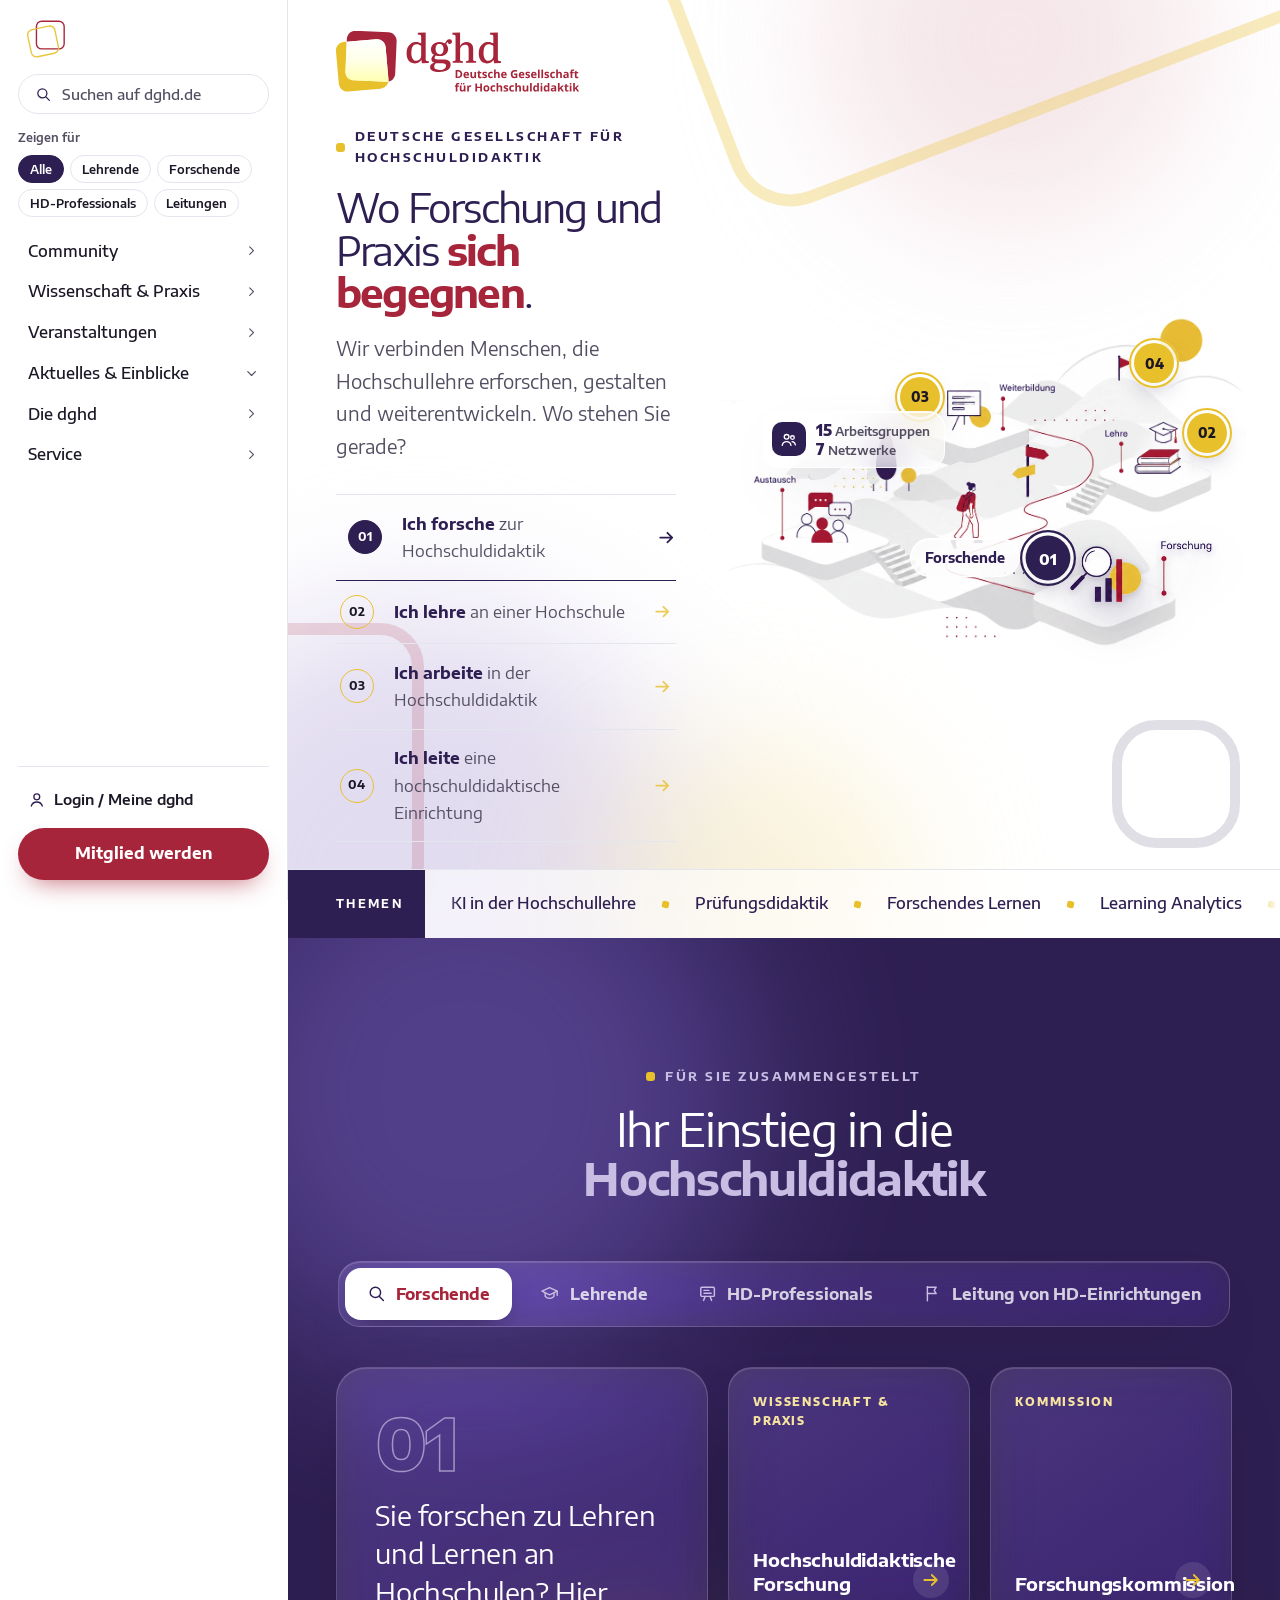
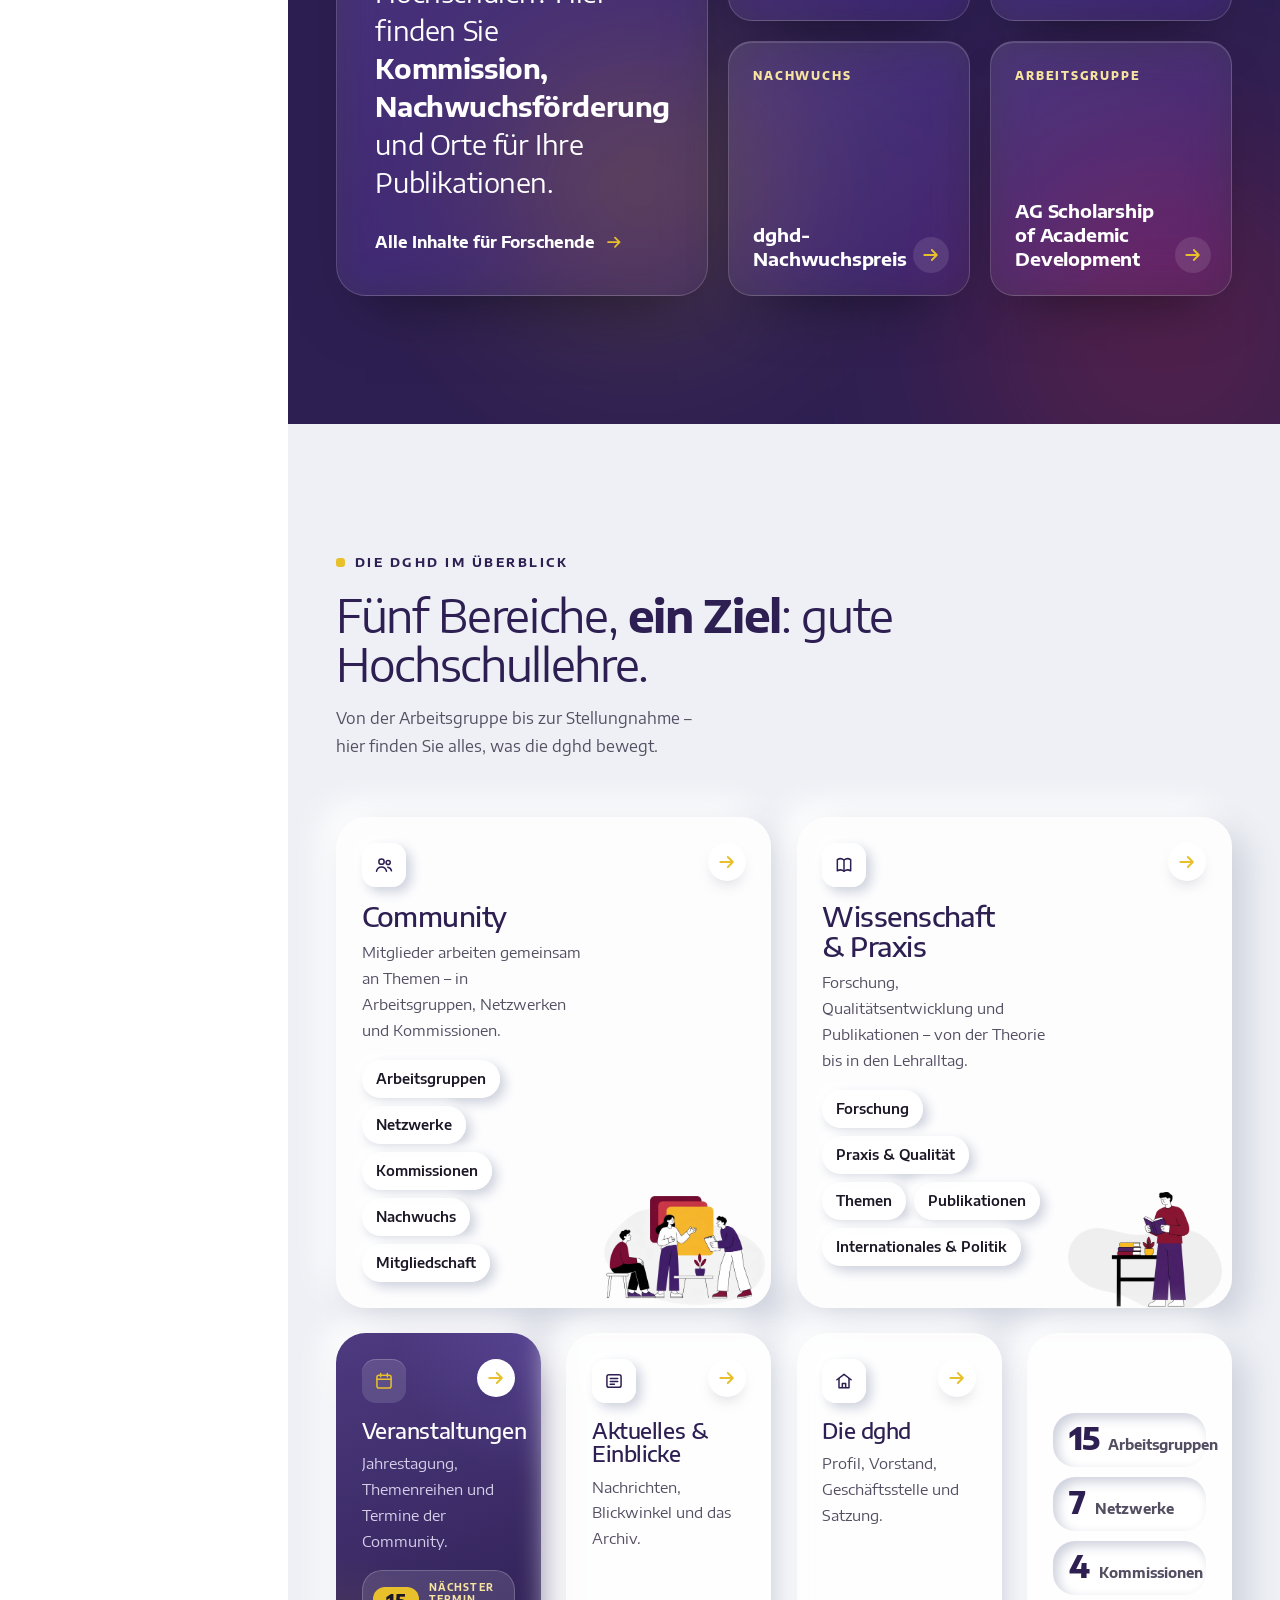
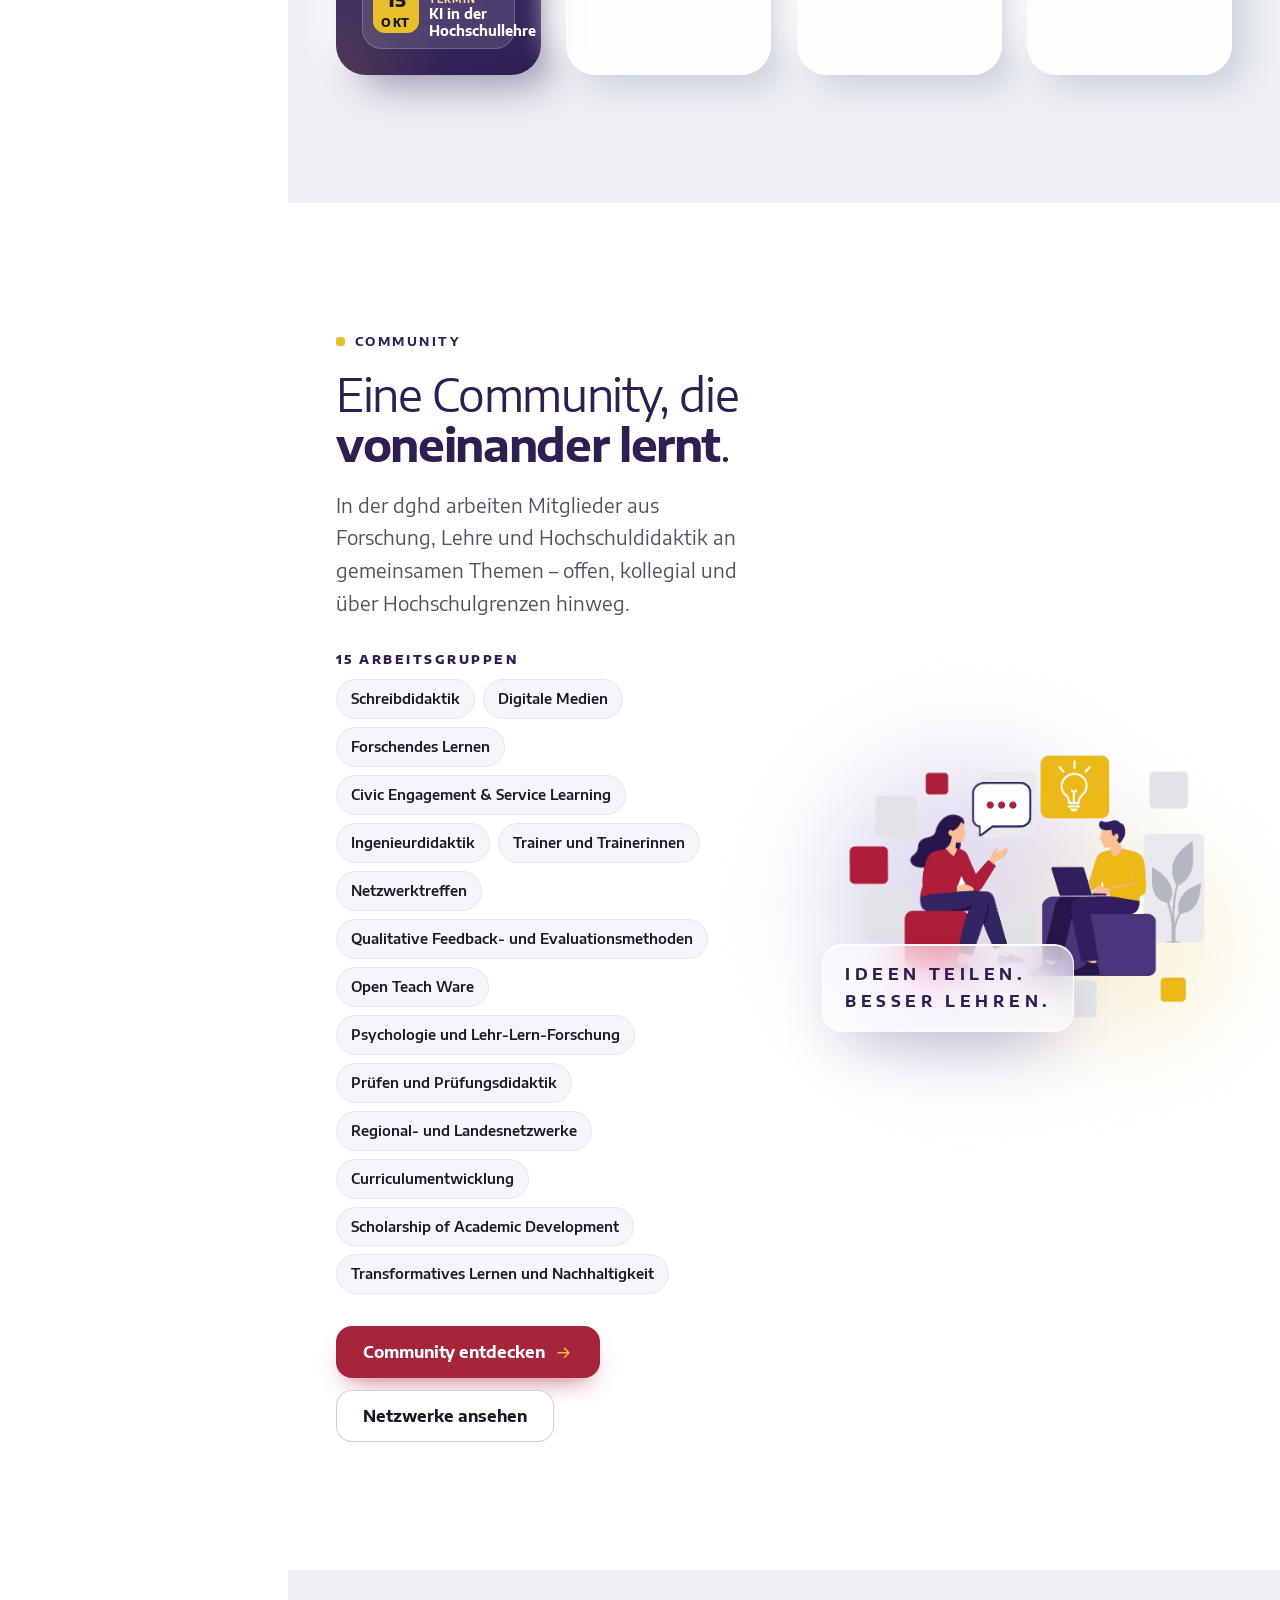
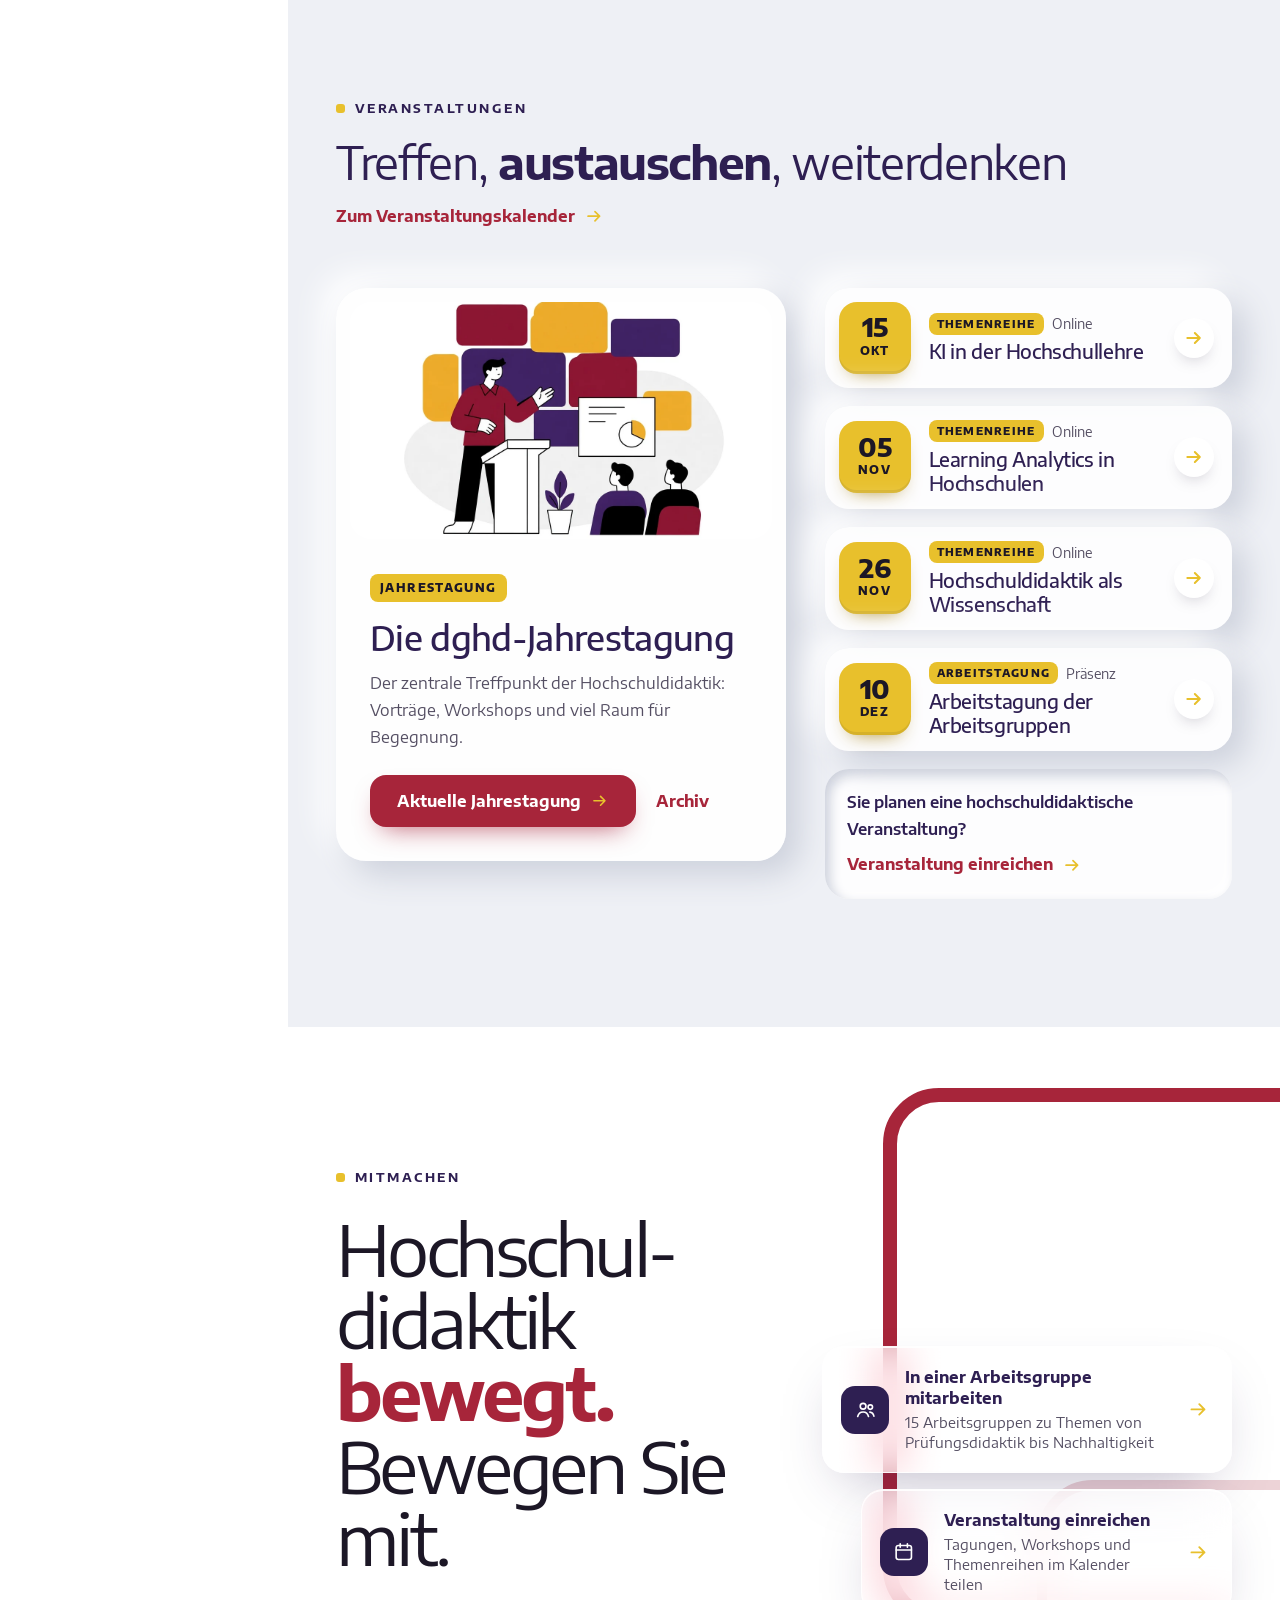
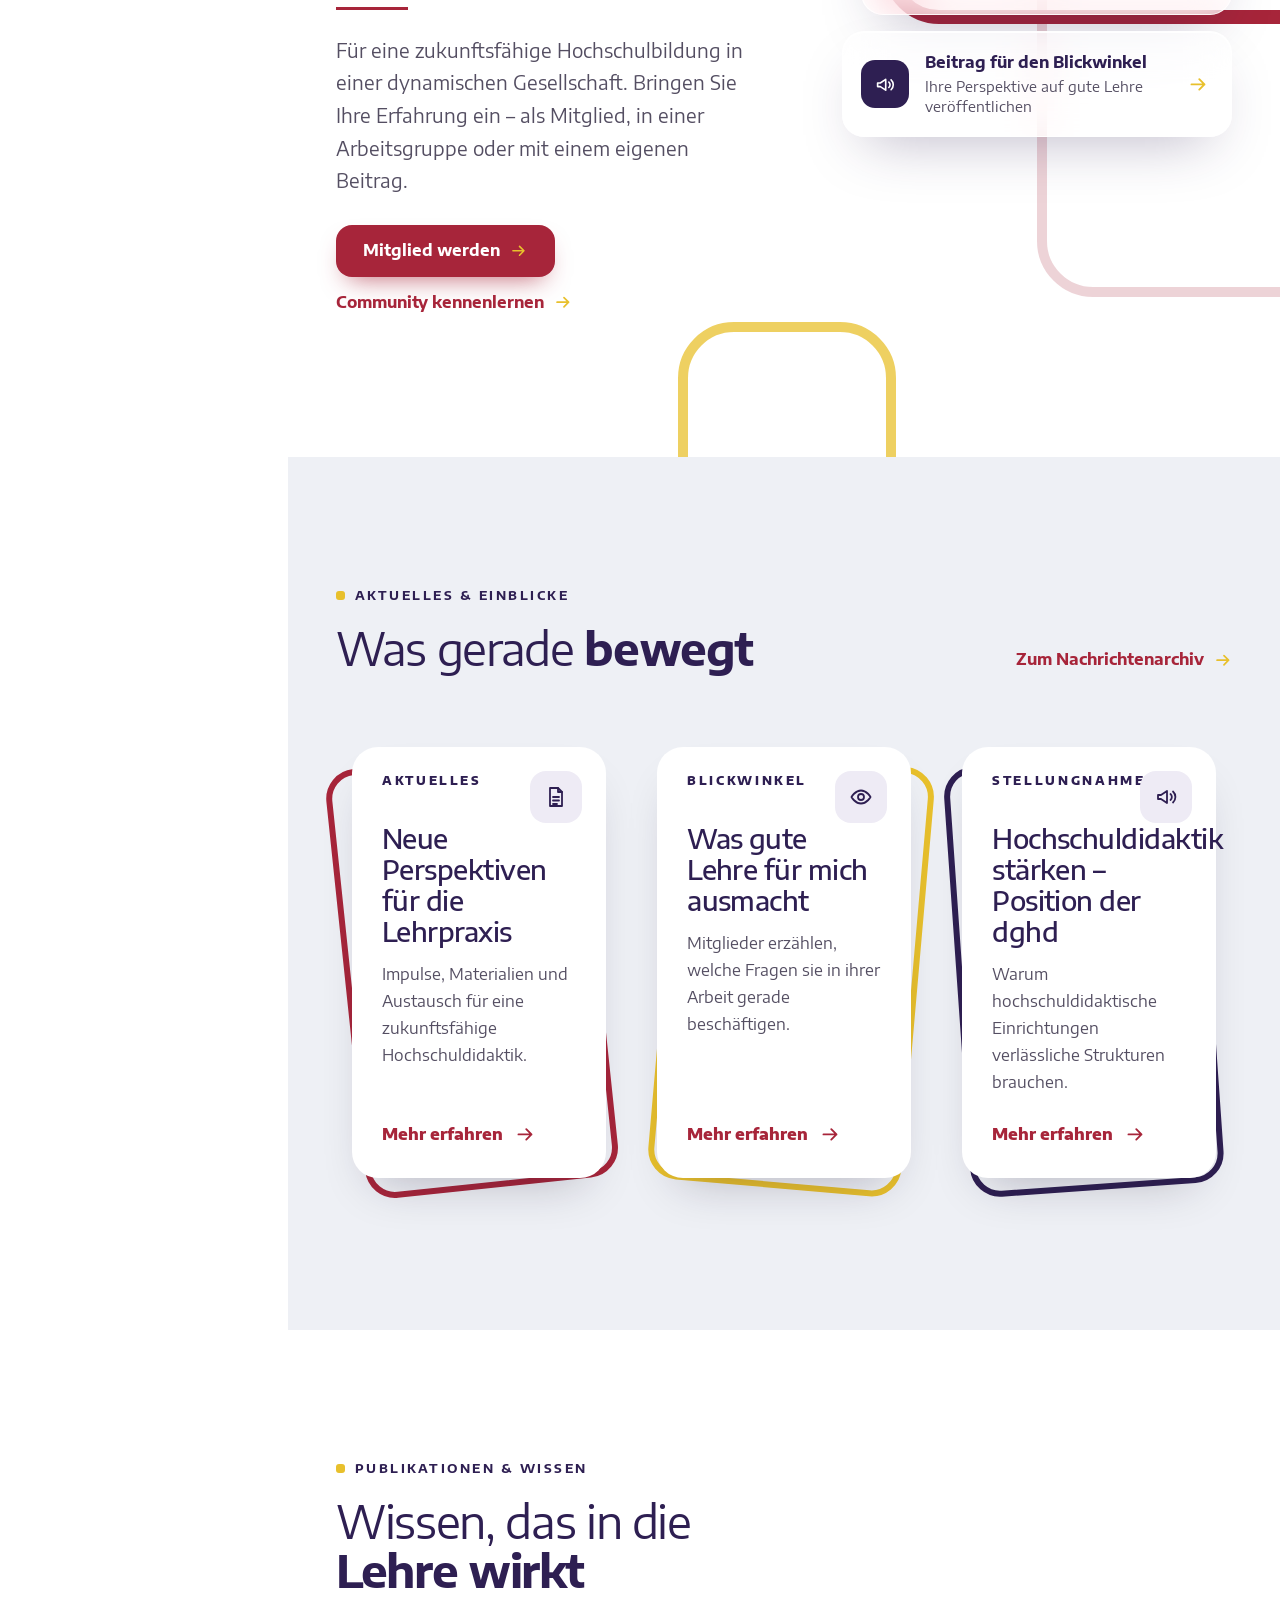
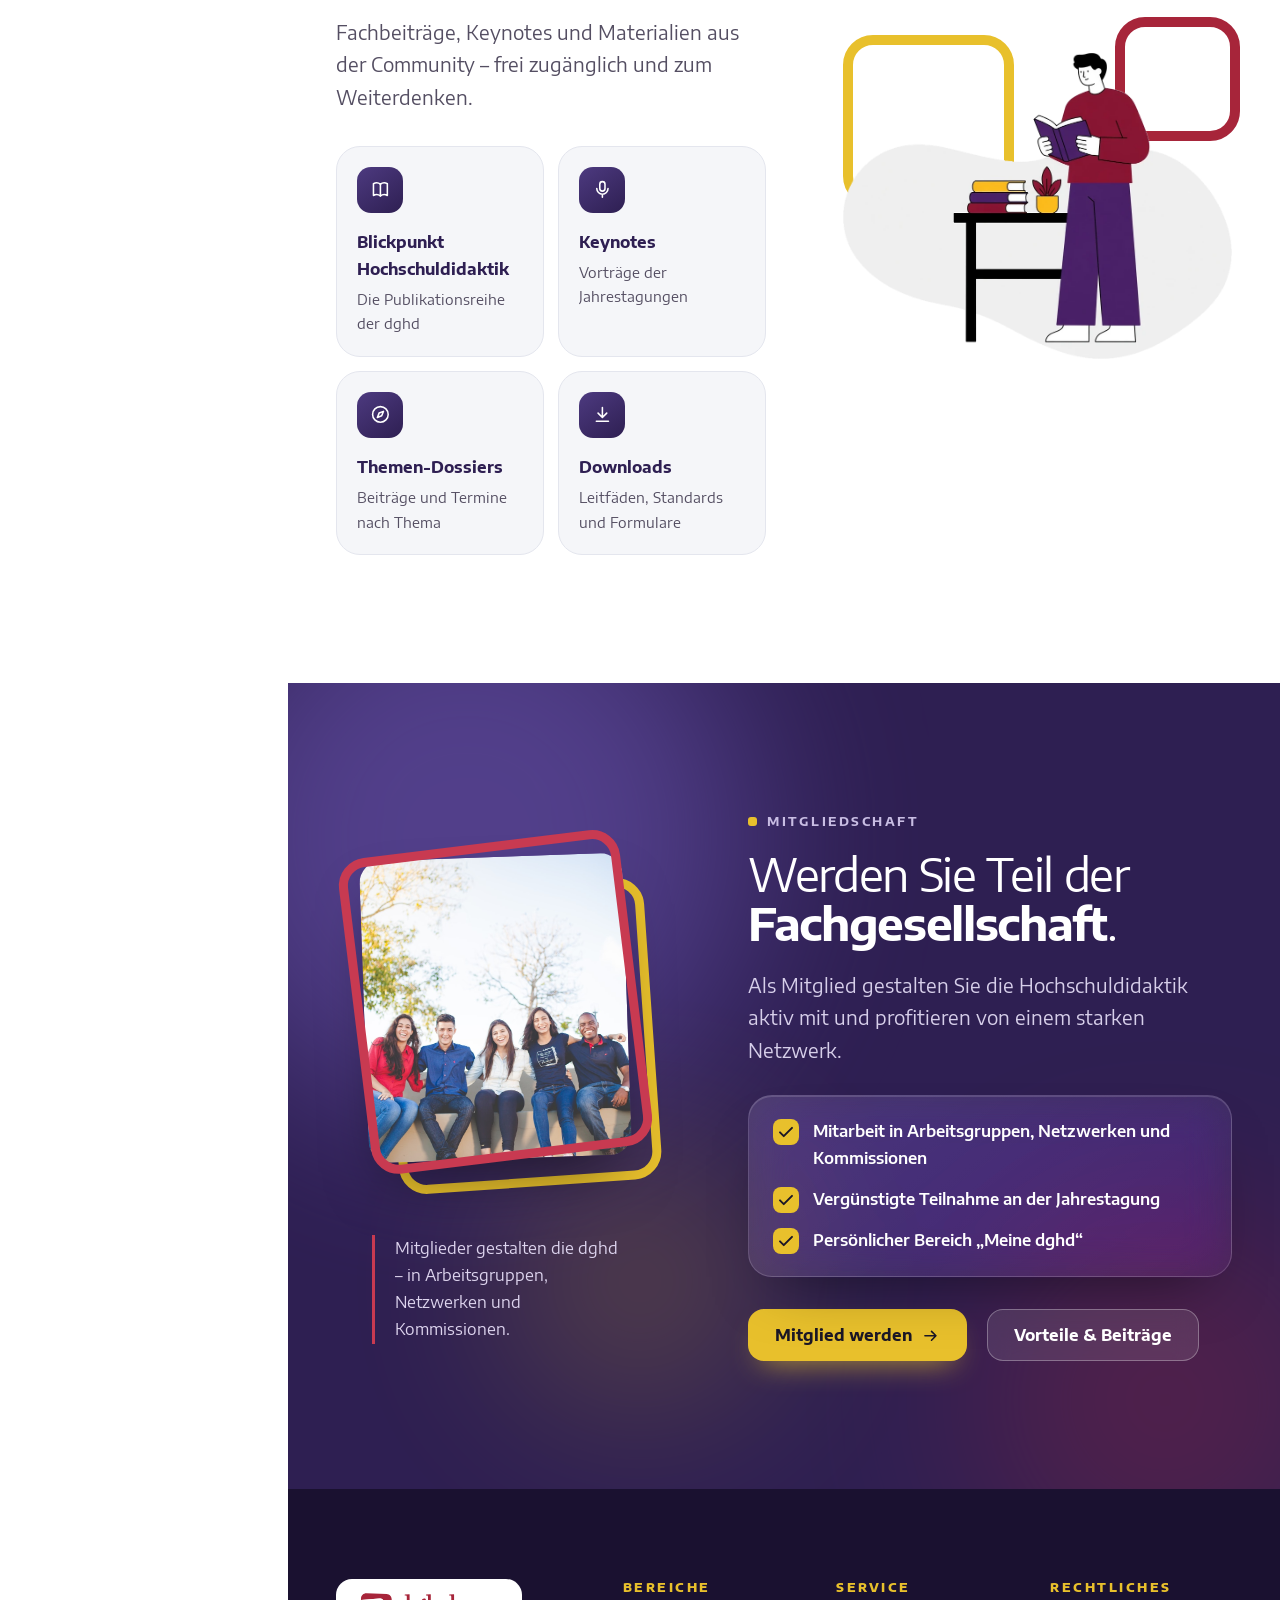
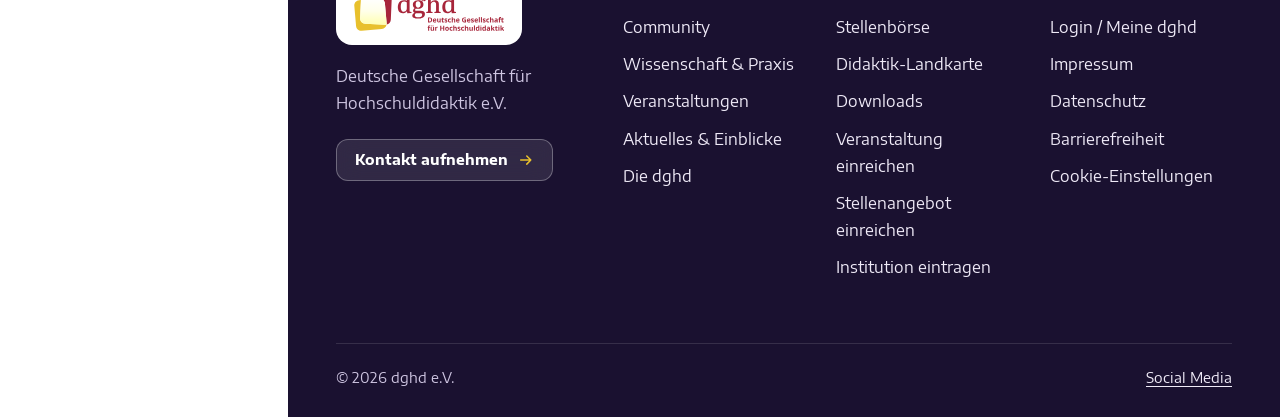
==== commit 6ab19152: "V1" ====
--- a/startseite-v2.html
+++ b/startseite-v2.html
@@ -10,7 +10,7 @@
 <link rel="preconnect" href="https://fonts.googleapis.com">
 <link rel="preconnect" href="https://fonts.gstatic.com" crossorigin>
 <link href="https://fonts.googleapis.com/css2?family=Encode+Sans+Semi+Expanded:wght@300;400;500;600;700;800&display=swap" rel="stylesheet">
-<link rel="stylesheet" href="./css/startseite-v2.css?v=26">
+<link rel="stylesheet" href="./css/startseite-v2.css?v=42">
 <script>document.documentElement.classList.add("js")</script>
 <script type="application/ld+json">{"@context":"https://schema.org","@type":"Organization","name":"Deutsche Gesellschaft für Hochschuldidaktik e.V.","alternateName":"dghd","url":"https://www.dghd.de/","logo":"https://www.dghd.de/Assets/dghd2026_bildmarke.svg"}</script>
 </head>
@@ -95,6 +95,7 @@
   <!-- ============ Seitenleiste (Navigation nach Sitemap V2) ============ -->
   <aside class="sidebar" id="sidebar" data-sidebar aria-label="Navigation">
     <div class="sidebar__bar">
+      <a class="sidebar__mark" href="./startseite-v2.html" aria-label="dghd – zur Startseite"><img src="./Assets/favicon_dghd.svg" alt="" width="36" height="34"></a>
       <a class="brand logo-crop" href="./startseite-v2.html">
         <img src="./Assets/dghd2026_bildmarke.svg" alt="dghd – Deutsche Gesellschaft für Hochschuldidaktik, zur Startseite" width="246" height="123">
       </a>
@@ -328,6 +329,8 @@
 <!-- ============ 1 Hero – 100dvh, Zielgruppen direkt neben der Headline und als Stationen in der Illustration ============ -->
 <section class="hero" aria-labelledby="hero-title" data-hero>
   <div class="blobs" aria-hidden="true"><i class="blob blob--violet"></i><i class="blob blob--bordeaux"></i><i class="blob blob--gold"></i></div>
+  <!-- Rahmen (Moderationskarten-Motiv) in den Ecken, bewegen sich unabhängig -->
+  <div class="hero__frames" aria-hidden="true"><i class="hf hf--a"></i><i class="hf hf--b"></i><i class="hf hf--c"></i></div>
 
   <!-- Logo oben links (Desktop, ersetzt die Kopfleiste) -->
   <div class="hero__top wrap"><a class="brand logo-crop hero__brand" href="./startseite-v2.html"><img src="./Assets/dghd2026_bildmarke.svg" alt="dghd – Deutsche Gesellschaft für Hochschuldidaktik, zur Startseite" width="246" height="123"></a></div>
@@ -369,14 +372,14 @@
         <img class="stage__base" src="./Assets/illustrations/wege-landschaft-basis.webp?v=2" alt="" width="1269" height="833" fetchpriority="high">
         <!-- Freigestellte Bildelemente der Stationen, passgenau über dem Grundbild (Positionen/Breite in % von 1269 × 833 px) -->
         <a class="cut" href="#fuer-forschende" data-audience-link="forschende" data-station="1" style="--l:64.539%;--t:68.667%;--w:21.198%" tabindex="-1" aria-hidden="true"><img src="./Assets/illustrations/stationen/forschung.webp" alt="" width="269" height="116"></a>
-        <a class="cut" href="#fuer-lehrende" data-audience-link="lehrende" data-station="2" style="--l:34.831%;--t:21.248%;--w:13.633%" tabindex="-1" aria-hidden="true"><img src="./Assets/illustrations/stationen/lehre.webp" alt="" width="173" height="117"></a>
-        <a class="cut" href="#fuer-professionals" data-audience-link="professionals" data-station="3" style="--l:74.232%;--t:34.694%;--w:19.385%" tabindex="-1" aria-hidden="true"><img src="./Assets/illustrations/stationen/weiterbildung.webp" alt="" width="246" height="105"></a>
+        <a class="cut" href="#fuer-lehrende" data-audience-link="lehrende" data-station="2" style="--l:68.716%;--t:33.133%;--w:13.633%" tabindex="-1" aria-hidden="true"><img src="./Assets/illustrations/stationen/lehre.webp" alt="" width="173" height="117"></a>
+        <a class="cut" href="#fuer-professionals" data-audience-link="professionals" data-station="3" style="--l:40.347%;--t:22.809%;--w:19.385%" tabindex="-1" aria-hidden="true"><img src="./Assets/illustrations/stationen/weiterbildung.webp" alt="" width="246" height="105"></a>
         <a class="cut" href="https://www.dghd.de/community/" data-station="5" style="--l:5.91%;--t:47.779%;--w:17.494%" tabindex="-1" aria-hidden="true"><img src="./Assets/illustrations/stationen/austausch.webp" alt="" width="222" height="151"></a>
         <a class="cut cut--small" href="#fuer-leitung" data-audience-link="leitung" data-station="4" style="--l:71.08%;--t:14.766%;--w:2.443%" tabindex="-1" aria-hidden="true"><img src="./Assets/illustrations/stationen/leitung.webp" alt="" width="31" height="58"></a>
         <!-- Stationen der Illustration = Zielgruppen (Positionen in % der Bildfläche) -->
         <a class="pin pin--left" href="#fuer-forschende" data-audience-link="forschende" data-station="1" style="--x:58.5%;--y:70%" tabindex="-1" aria-hidden="true"><b>01</b><span>Forschende</span></a>
-        <a class="pin" href="#fuer-lehrende" data-audience-link="lehrende" data-station="2" style="--x:53%;--y:24%" tabindex="-1" aria-hidden="true"><b>02</b><span>Lehrende</span></a>
-        <a class="pin pin--left" href="#fuer-professionals" data-audience-link="professionals" data-station="3" style="--x:69.5%;--y:38%" tabindex="-1" aria-hidden="true"><b>03</b><span>HD-Professionals</span></a>
+        <a class="pin" href="#fuer-lehrende" data-audience-link="lehrende" data-station="2" style="--x:86.85%;--y:35.9%" tabindex="-1" aria-hidden="true"><b>02</b><span>Lehrende</span></a>
+        <a class="pin pin--left" href="#fuer-professionals" data-audience-link="professionals" data-station="3" style="--x:35.6%;--y:26.1%" tabindex="-1" aria-hidden="true"><b>03</b><span>HD-Professionals</span></a>
         <a class="pin" href="#fuer-leitung" data-audience-link="leitung" data-station="4" style="--x:77.5%;--y:17%" tabindex="-1" aria-hidden="true"><b>04</b><span>Leitung</span></a>
 
         <!-- gehört zur Station „Austausch“ -->
@@ -388,7 +391,41 @@
     </div>
   </div>
 
-  <a class="scroll-cue" href="#fuer-sie" aria-label="Weiter zu Ihrem Einstieg"><svg aria-hidden="true"><use href="#i-arrow-down"/></svg></a>
+  <!-- Themenband: füllt den unteren Rand und zeigt, woran die Community arbeitet -->
+  <div class="topics" aria-label="Themen der Community">
+    <p class="topics__label">Themen</p>
+    <div class="topics__track">
+      <ul class="topics__row">
+        <li><a href="https://www.dghd.de/praxis/veranstaltungskalender/dghd-themenreihe-ki-in-der-hochschullehre/">KI in der Hochschullehre</a></li>
+        <li><a href="https://www.dghd.de/community/arbeitsgruppen/ag-pruefen-und-pruefungsdidaktik/">Prüfungsdidaktik</a></li>
+        <li><a href="https://www.dghd.de/community/arbeitsgruppen/ag-forschendes-lernen/">Forschendes Lernen</a></li>
+        <li><a href="https://www.dghd.de/dghd-themenreihe-learning-analytics-in-hochschulen/">Learning Analytics</a></li>
+        <li><a href="https://www.dghd.de/community/arbeitsgruppen/ag-schreibdidaktik-in-der-hochschuldidaktik/">Schreibdidaktik</a></li>
+        <li><a href="https://www.dghd.de/community/arbeitsgruppen/ag-curriculumentwicklung/">Curriculumentwicklung</a></li>
+        <li><a href="https://www.dghd.de/community/arbeitsgruppen/ag-digitale-medien-und-hochschuldidaktik/">Digitale Medien</a></li>
+        <li><a href="https://www.dghd.de/community/arbeitsgruppen/ag-civic-engagement-und-service-learning/">Service Learning</a></li>
+        <li><a href="https://www.dghd.de/dghd-themenreihe-hochschuldidaktik-als-wissenschaft/">Hochschuldidaktik als Wissenschaft</a></li>
+        <li><a href="https://www.dghd.de/community/arbeitsgruppen/ag-transformatives-lernen-und-nachhaltigkeit/">Transformatives Lernen</a></li>
+        <li><a href="https://www.dghd.de/community/arbeitsgruppen/ag-ingenieurdidaktik/">Ingenieurdidaktik</a></li>
+        <li><a href="https://www.dghd.de/themenreihe-gesellschaftliche-bildung-in-der-hochschuldidaktik/">Gesellschaftliche Bildung</a></li>
+      </ul>
+      <!-- Kopie für die Endlos-Schleife -->
+      <ul class="topics__row" aria-hidden="true">
+        <li><a href="https://www.dghd.de/praxis/veranstaltungskalender/dghd-themenreihe-ki-in-der-hochschullehre/" tabindex="-1">KI in der Hochschullehre</a></li>
+        <li><a href="https://www.dghd.de/community/arbeitsgruppen/ag-pruefen-und-pruefungsdidaktik/" tabindex="-1">Prüfungsdidaktik</a></li>
+        <li><a href="https://www.dghd.de/community/arbeitsgruppen/ag-forschendes-lernen/" tabindex="-1">Forschendes Lernen</a></li>
+        <li><a href="https://www.dghd.de/dghd-themenreihe-learning-analytics-in-hochschulen/" tabindex="-1">Learning Analytics</a></li>
+        <li><a href="https://www.dghd.de/community/arbeitsgruppen/ag-schreibdidaktik-in-der-hochschuldidaktik/" tabindex="-1">Schreibdidaktik</a></li>
+        <li><a href="https://www.dghd.de/community/arbeitsgruppen/ag-curriculumentwicklung/" tabindex="-1">Curriculumentwicklung</a></li>
+        <li><a href="https://www.dghd.de/community/arbeitsgruppen/ag-digitale-medien-und-hochschuldidaktik/" tabindex="-1">Digitale Medien</a></li>
+        <li><a href="https://www.dghd.de/community/arbeitsgruppen/ag-civic-engagement-und-service-learning/" tabindex="-1">Service Learning</a></li>
+        <li><a href="https://www.dghd.de/dghd-themenreihe-hochschuldidaktik-als-wissenschaft/" tabindex="-1">Hochschuldidaktik als Wissenschaft</a></li>
+        <li><a href="https://www.dghd.de/community/arbeitsgruppen/ag-transformatives-lernen-und-nachhaltigkeit/" tabindex="-1">Transformatives Lernen</a></li>
+        <li><a href="https://www.dghd.de/community/arbeitsgruppen/ag-ingenieurdidaktik/" tabindex="-1">Ingenieurdidaktik</a></li>
+        <li><a href="https://www.dghd.de/themenreihe-gesellschaftliche-bildung-in-der-hochschuldidaktik/" tabindex="-1">Gesellschaftliche Bildung</a></li>
+      </ul>
+    </div>
+  </div>
 </section>
 
 <!-- ============ 2 Für Sie zusammengestellt (Violett, Glas) ============ -->
@@ -838,6 +875,6 @@
 </div>
 </div>
 
-<script src="./js/startseite-v2.js?v=9" defer></script>
+<script src="./js/startseite-v2.js?v=10" defer></script>
 </body>
 </html>
--- a/css/startseite-v2.css
+++ b/css/startseite-v2.css
@@ -263,18 +263,12 @@
 .topbar__tools { display: flex; align-items: center; gap: 6px; margin-left: auto; }
 .topbar__cta { margin-left: 6px; }
 
-/* Schmale Leiste links: im geschlossenen Zustand immer sichtbar (nur Desktop) */
+/* Schmale Leiste links: derzeit ausgeblendet – auf dem Desktop bleibt die Seitenleiste dauerhaft aufgeklappt */
 .rail { display: none; }
 @media (min-width: 981px) {
+  :root { --rail: var(--sb); }
   .app { padding-left: var(--rail); }
   .topbar { display: none; }
-  .rail {
-    position: fixed; top: 0; bottom: 0; left: 0; z-index: 25;
-    width: var(--rail);
-    display: flex; flex-direction: column; align-items: center; gap: 8px;
-    padding: 14px 0 18px;
-    background: var(--white); border-right: 1px solid var(--line);
-  }
 }
 .rail__mark { display: grid; place-items: center; width: 48px; height: 44px; margin-bottom: 6px; }
 .rail__mark img { width: 34px; height: auto; transition: transform .3s var(--ease); }
@@ -315,9 +309,21 @@
 }
 /* transform: none im offenen Zustand, damit die Fächer-Spalten am Fenster ausgerichtet bleiben */
 .sidebar.is-open { transform: none; visibility: visible; transition: transform .35s var(--ease); }
+/* Desktop: dauerhaft aufgeklappt, nur die erste Ebene; volles Logo steht im Hero, Schließen entfällt */
+@media (min-width: 981px) {
+  .sidebar { transform: none; visibility: visible; transition: none; box-shadow: none; }
+}
 .sidebar__bar { display: flex; align-items: center; justify-content: space-between; gap: 8px; }
 .sidebar__bar .brand { --logo-w: 190px; display: block; margin: 2px 0 2px 2px; }
 .sidebar__close { flex: none; margin-right: -6px; }
+/* Bildmarke (Favicon) oben in der Leiste – nur Desktop, mobil steht dort das volle Logo */
+.sidebar__mark { display: none; }
+@media (min-width: 981px) {
+  .sidebar__bar .brand, .sidebar__close { display: none; }
+  .sidebar__mark { display: block; margin: 2px 0 0 8px; }
+  .sidebar__mark img { display: block; width: 40px; height: auto; transition: transform .3s var(--ease); }
+  .sidebar__mark:hover img { transform: rotate(-6deg); }
+}
 .sidebar__panel { flex: 1; min-height: 0; display: flex; flex-direction: column; }
 
 .sidebar__search {
@@ -408,16 +414,65 @@
    ========================================================================== */
 .hero {
   position: relative; isolation: isolate; overflow: hidden;
-  display: flex; flex-direction: column; justify-content: center;
-  /* 80 % der Bildschirmhöhe */
-  min-height: 80vh; min-height: 80dvh;
-  padding: clamp(100px, 12vh, 120px) 0 clamp(36px, 5vh, 56px); /* oben Platz fürs Logo */
+  display: flex; flex-direction: column;
+  min-height: 100vh; min-height: 100dvh;
+  padding: clamp(116px, 14vh, 140px) 0 0; /* oben Platz fürs Logo, unten das Themenband */
   background: var(--white);
 }
+
+/* Rahmen in den Ecken des Hero (füllen die Leerräume) */
+.hero__frames { position: absolute; inset: 0; z-index: -1; pointer-events: none; }
+.hf { position: absolute; border-radius: 44px; }
+/* großer goldener Rahmen: nur seine untere Ecke ragt oben in den Hero, die lange Kante läuft schräg nach rechts oben hinaus */
+.hf--a {
+  width: max(1100px, 80vw); aspect-ratio: 1;
+  left: 47%; top: calc(clamp(150px, 25vh, 320px) - max(1100px, 80vw));
+  border: 12px solid var(--gold); border-radius: 64px;
+  transform-origin: 0 100%; transform: rotate(-21deg);
+  opacity: .3;
+  animation: hf-a 14s ease-in-out infinite alternate;
+}
+@keyframes hf-a {
+  0% { transform: rotate(-21deg); }
+  50% { transform: translate(-18px, 16px) rotate(-19deg); }
+  100% { transform: translate(10px, 6px) rotate(-23deg); }
+}
+.hf--b { width: clamp(220px, 20vw, 340px); aspect-ratio: .9; bottom: 30px; left: -120px; border: 12px solid var(--bordeaux); opacity: .16; animation: hf-b 24s ease-in-out -8s infinite alternate; }
+.hf--c { width: clamp(120px, 10vw, 170px); aspect-ratio: 1; bottom: 90px; right: 4%; border: 10px solid var(--violet); opacity: .14; animation: hf-c 16s ease-in-out -4s infinite alternate; }
+@keyframes hf-b { 0% { transform: rotate(-8deg); } 100% { transform: rotate(-16deg) translate(20px, -18px); } }
+@keyframes hf-c { 0% { transform: rotate(-6deg); } 100% { transform: rotate(6deg) translate(-12px, 16px); } }
+
+/* Themenband am unteren Rand des Hero */
+.topics {
+  position: relative; z-index: 2;
+  display: flex; align-items: stretch;
+  border-top: 1px solid var(--line);
+  background: rgba(255, 255, 255, .6);
+  -webkit-backdrop-filter: blur(12px); backdrop-filter: blur(12px);
+}
+.topics__label {
+  flex: none; display: flex; align-items: center;
+  padding: 0 22px 0 var(--gutter);
+  background: var(--violet); color: var(--white);
+  font-size: .72rem; font-weight: 700; letter-spacing: .2em; text-transform: uppercase;
+}
+.topics__track {
+  display: flex; min-width: 0; overflow: hidden;
+  -webkit-mask-image: linear-gradient(90deg, transparent, #000 4%, #000 96%, transparent);
+  mask-image: linear-gradient(90deg, transparent, #000 4%, #000 96%, transparent);
+}
+.topics__row { display: flex; flex: none; margin: 0; padding: 0; list-style: none; animation: marquee 70s linear infinite; }
+.topics:hover .topics__row, .topics:focus-within .topics__row { animation-play-state: paused; }
+@keyframes marquee { to { transform: translateX(-100%); } }
+.topics__row li { display: flex; align-items: center; }
+.topics__row li::after { content: ""; width: 7px; height: 7px; border-radius: 2px; background: var(--gold); transform: rotate(12deg); }
+.topics__row a { display: block; padding: 20px 26px; white-space: nowrap; font-size: 1rem; font-weight: 500; color: var(--violet); text-decoration: none; transition: color .2s; }
+.topics__row a:hover { color: var(--bordeaux); }
+
 .hero__top { position: absolute; top: clamp(20px, 3.4vh, 36px); left: 0; right: 0; z-index: 2; }
-.hero__brand { --logo-w: 190px; }
+.hero__brand { --logo-w: clamp(230px, 19vw, 280px); }
 .hero__main {
-  z-index: 1;
+  z-index: 1; flex: 1; align-content: center; padding-bottom: clamp(16px, 3vh, 40px);
   display: grid; grid-template-columns: minmax(0, .8fr) minmax(0, 1.2fr); align-items: center;
   gap: clamp(32px, 3.5vw, 64px); /* Luft zwischen Text und Illustration */
 }
@@ -465,7 +520,7 @@
 }
 .stage {
   position: relative;
-  width: min(100%, calc((80dvh - 70px) * 1.523));
+  width: min(100%, calc((100dvh - 250px) * 1.523));
   margin-left: auto;
   aspect-ratio: 1269 / 833;
 }
@@ -536,17 +591,6 @@
 .float__stats b { font-size: .95rem; font-weight: 800; color: var(--violet); letter-spacing: -.02em; }
 .float--stats:hover, .float--stats.is-active { scale: 1.06; border-color: rgba(77, 58, 128, .4); box-shadow: 0 26px 50px -20px rgba(46, 31, 82, .5); color: var(--ink); }
 @keyframes bob { to { transform: translateY(-10px); } }
-
-.scroll-cue {
-  position: absolute; left: 50%; bottom: clamp(12px, 2.4vh, 24px); z-index: 2;
-  display: grid; place-items: center; width: 44px; height: 44px; margin-left: -22px; border-radius: 50%;
-  color: var(--violet); background: var(--glass-bg); border: 1px solid var(--glass-line); box-shadow: var(--glass-shadow);
-  -webkit-backdrop-filter: var(--glass-blur); backdrop-filter: var(--glass-blur);
-  animation: nudge 2.4s ease-in-out infinite;
-}
-.scroll-cue svg { font-size: 1.2rem; stroke-width: 2.2; }
-.scroll-cue:hover { color: var(--bordeaux); }
-@keyframes nudge { 50% { transform: translateY(6px); } }
 
 /* ==========================================================================
    2 Für Sie zusammengestellt (Violett, Glas)
@@ -866,11 +910,27 @@
    ========================================================================== */
 .join__grid { display: grid; grid-template-columns: minmax(0, .8fr) minmax(0, 1.2fr); gap: clamp(40px, 7vw, 112px); align-items: center; }
 .portrait { position: relative; padding: 28px 32px 0 28px; max-width: 460px; }
-.portrait img { position: relative; z-index: 1; width: 100%; aspect-ratio: 4 / 4.6; object-fit: cover; border-radius: 22px; transform: rotate(-2deg); box-shadow: 0 30px 60px -20px rgba(0, 0, 0, .55); }
+.portrait img { position: relative; z-index: 1; width: 100%; aspect-ratio: 4 / 4.6; object-fit: cover; border-radius: 22px; transform: rotate(-2deg); box-shadow: 0 30px 60px -20px rgba(0, 0, 0, .55); animation: portrait-float 8s ease-in-out infinite alternate; }
+/* Foto schwebt: hebt sich leicht an, der Schatten wird dabei weicher und tiefer */
+@keyframes portrait-float {
+  0% { transform: rotate(-2deg) translateY(0); box-shadow: 0 30px 60px -20px rgba(0, 0, 0, .55); }
+  100% { transform: rotate(-1deg) translateY(-16px); box-shadow: 0 48px 70px -26px rgba(0, 0, 0, .45); }
+}
 .portrait__frame { position: absolute; z-index: 2; border-radius: 28px; pointer-events: none; }
-.portrait__frame--gold { inset: 44px 8px auto 4px; aspect-ratio: 4 / 4.4; border: 5px solid var(--gold); transform: rotate(-4deg); z-index: 0; }
-.portrait__frame--bordeaux { inset: 14px 22px auto 18px; aspect-ratio: 4 / 4.5; border: 5px solid var(--bordeaux-bright); transform: rotate(-7deg); }
-.portrait figcaption { margin: 64px 0 0 8px; padding-left: 20px; border-left: 3px solid var(--bordeaux-bright); font-size: 1rem; color: #ddd4ee; max-width: 24em; }
+/* gleiche Größe und Proportion wie das Foto (4 / 4.6), nach rechts unten versetzt */
+.portrait__frame--gold { top: 56px; left: 54px; width: calc(100% - 60px); aspect-ratio: 4 / 4.6; border: 9px solid var(--gold); transform: rotate(-4deg); z-index: 0; animation: portrait-gold 13s ease-in-out -4s infinite alternate; }
+.portrait__frame--bordeaux { inset: 14px 22px auto 18px; aspect-ratio: 4 / 4.5; border: 9px solid var(--bordeaux-bright); transform: rotate(-7deg); animation: portrait-red 17s ease-in-out infinite alternate; }
+/* Rahmen bewegen sich unabhängig voneinander und vom Foto */
+@keyframes portrait-gold {
+  0% { transform: rotate(-4deg); }
+  50% { transform: rotate(-1deg) translate(10px, 2px); }
+  100% { transform: rotate(-6deg) translate(-8px, -6px); }
+}
+@keyframes portrait-red {
+  0% { transform: rotate(-7deg); }
+  100% { transform: rotate(-10deg) translate(-12px, -10px); }
+}
+.portrait figcaption { margin: 76px 0 0 8px; padding-left: 20px; border-left: 3px solid var(--bordeaux-bright); font-size: 1rem; color: #ddd4ee; max-width: 24em; }
 .join .lead { margin-top: 20px; }
 .checks { display: grid; gap: 14px; margin-top: 28px; padding: 22px 24px; border-radius: 24px; max-width: 34em; }
 .checks li { display: flex; gap: 14px; align-items: flex-start; font-weight: 600; color: var(--white); }
@@ -909,7 +969,8 @@
 @media (max-width: 980px) {
   :root { --sb: min(100vw, 400px); --rail: 0px; --header-h: 64px; }
   .hero__top { display: none; }
-  .hero { padding-top: clamp(24px, 4vh, 48px); }
+  .hero { padding-top: clamp(24px, 4vh, 48px); min-height: 0; }
+  .hf--a { width: 700px; left: 64%; top: calc(26px - 700px); border-width: 8px; border-radius: 44px; }
   .topbar .brand { --logo-w: 132px; }
   .topbar__cta, .icon-btn--label span { display: none; }
   .sidebar { padding: 14px var(--gutter) 20px; }
@@ -950,7 +1011,6 @@
   .pin { transform: translate(-15px, -50%); }
   .pin--left { transform: translate(calc(-100% + 15px), -50%); }
   .pin span { display: none; }
-  .scroll-cue { display: none; }
   .tabs { width: auto; }
   .tab { padding: 10px 16px; }
   .panel__links { grid-template-columns: minmax(0, 1fr); gap: 14px; }
@@ -980,7 +1040,7 @@
 /* Niedrige Viewports (Laptops): Hero kompakter halten */
 @media (min-width: 1101px) and (max-height: 780px) {
   .hero__lead { font-size: 1rem; }
-  .scroll-cue { display: none; }
+  .topics__row a { padding-block: 14px; }
 }
 
 @media (prefers-reduced-motion: reduce) {
@@ -990,7 +1050,7 @@
 }
 
 @media print {
-  .topbar, .rail, .sidebar, .sn-scrim, .search, .blobs, .pin, .float, .scroll-cue, .tilt, .divider__frame, .card__frame { display: none !important; }
+  .topbar, .rail, .sidebar, .sn-scrim, .search, .blobs, .pin, .float, .topics, .hero__frames, .tilt, .divider__frame, .card__frame { display: none !important; }
   .app { display: block; }
   .hero { min-height: 0; padding-top: 0; }
   .js .reveal { opacity: 1; transform: none; }
